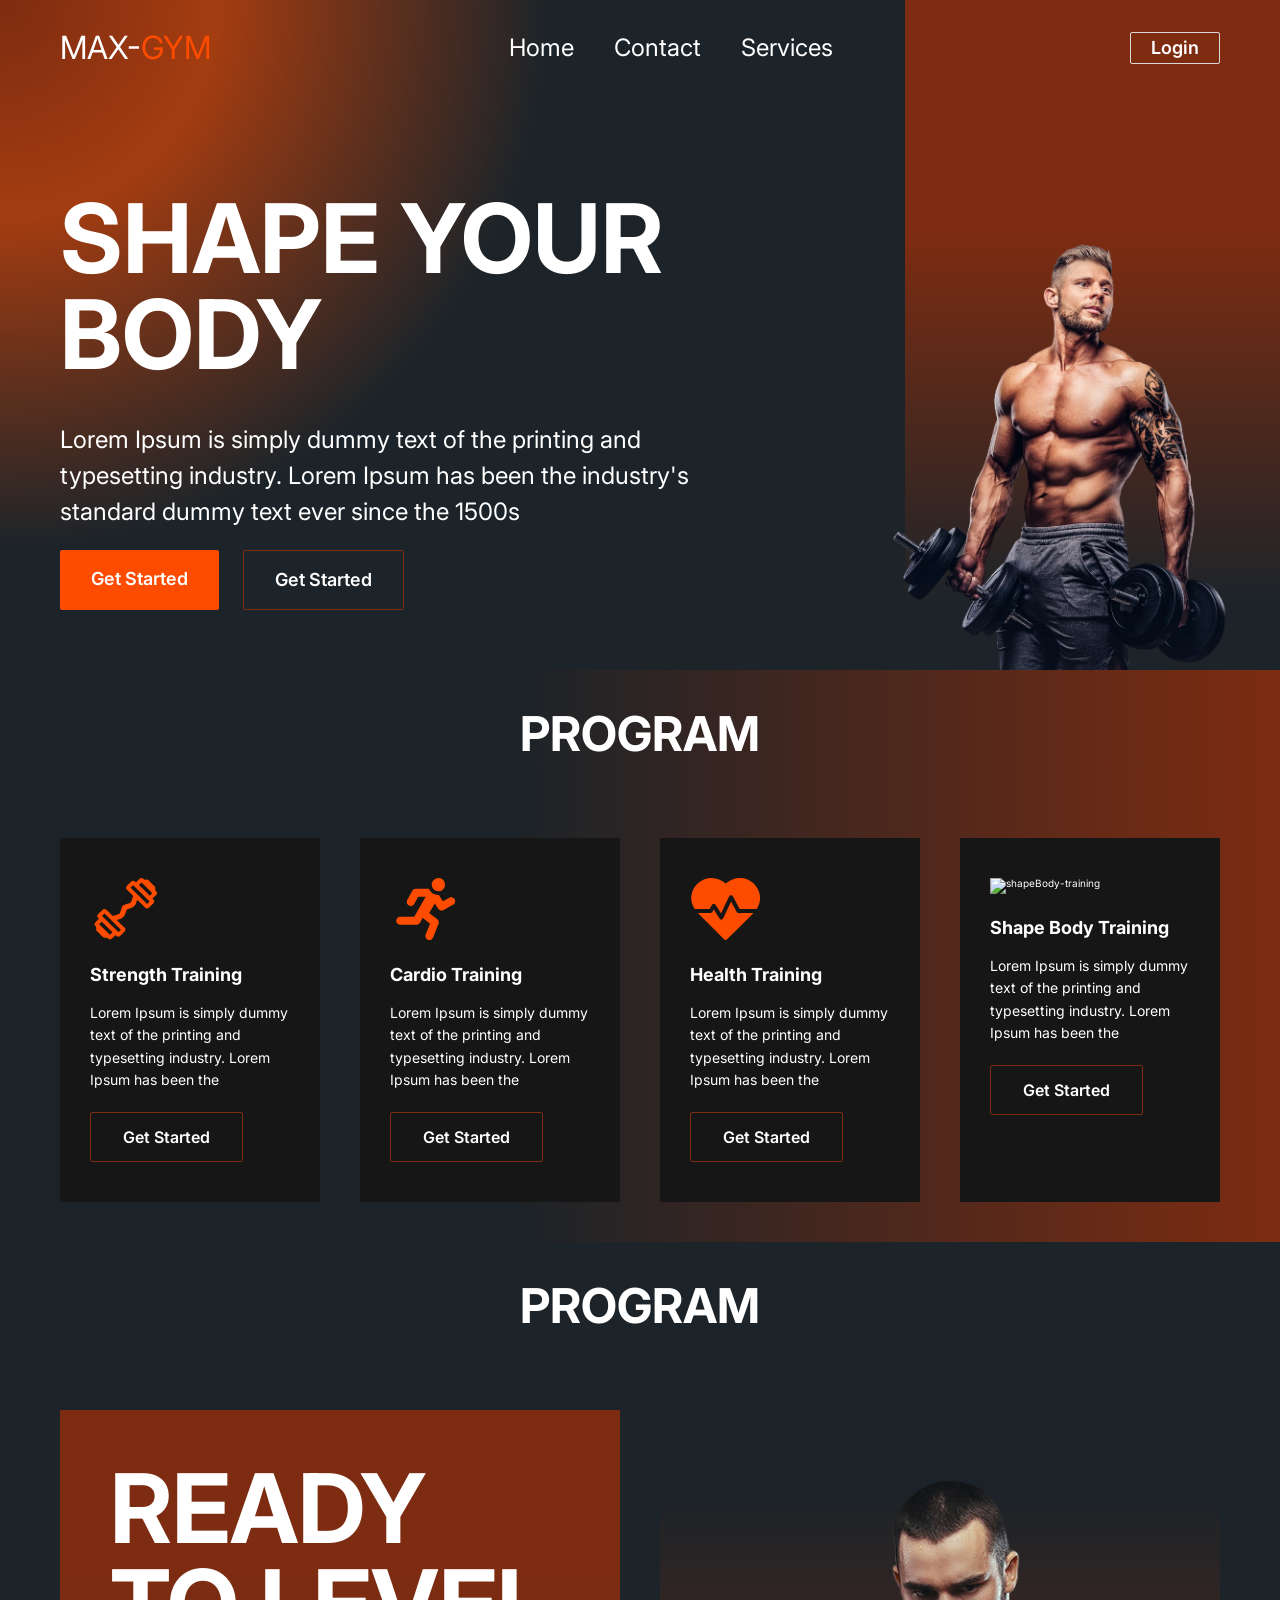
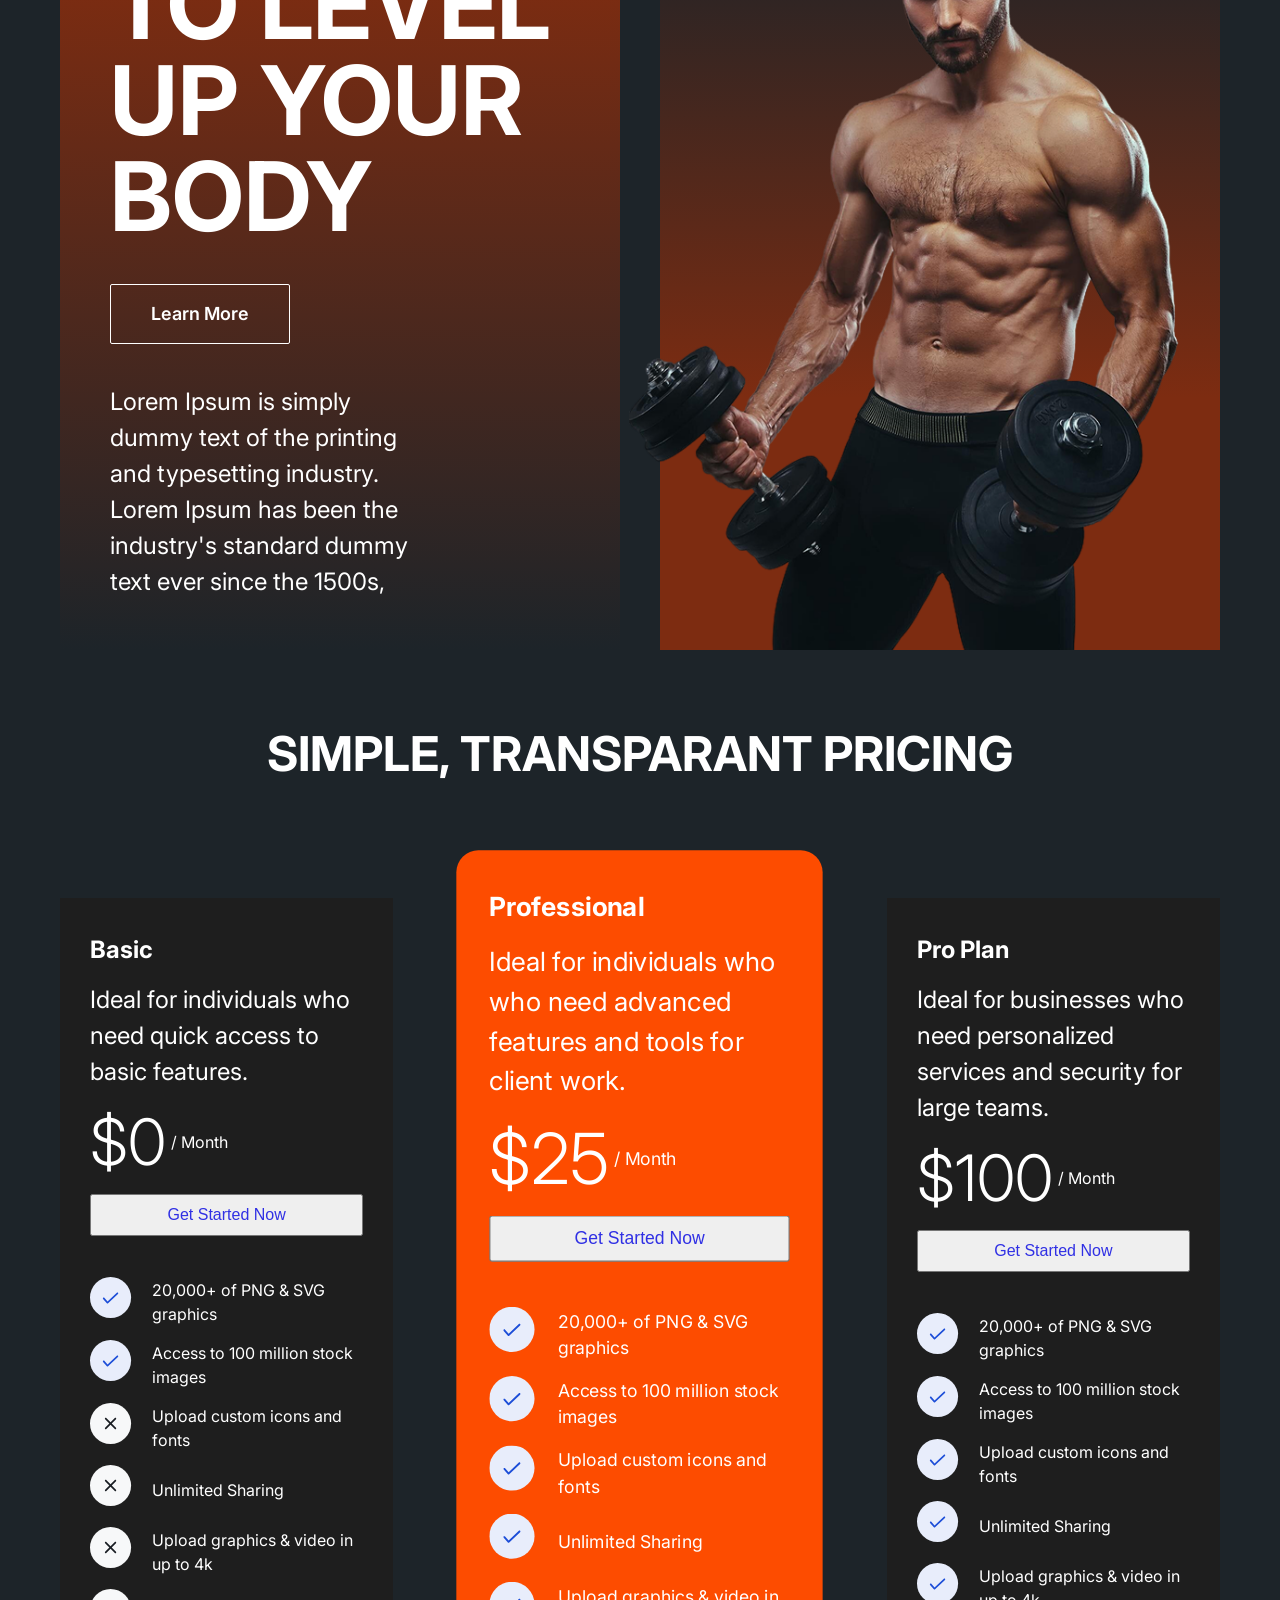
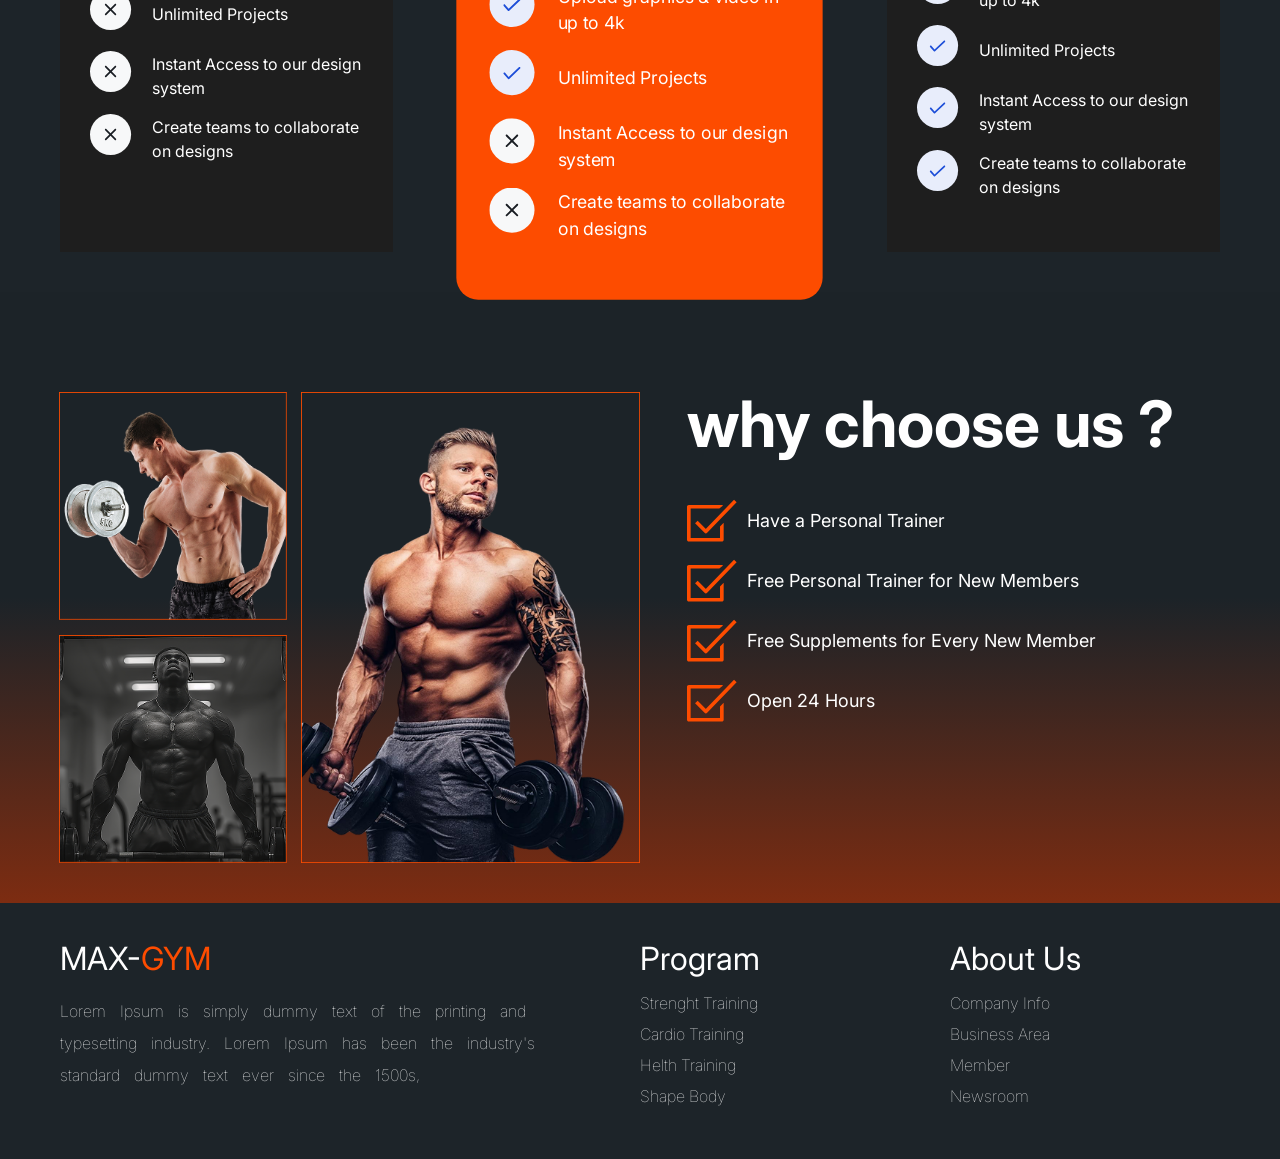
==== index.html @ 884df2cd "fix:fixed padding in banbar" ====
<!doctype html>
<html lang="en">
  <head>
    <meta charset="UTF-8" />
    <meta name="viewport" content="width=device-width, initial-scale=1.0" />
    <meta name="description" content="shape your body" />
    <link rel="stylesheet" href="css/styles.css" />
    <link rel="preconnect" href="https://fonts.googleapis.com" />
    <link rel="preconnect" href="https://fonts.gstatic.com" crossorigin />
    <link
      href="https://fonts.googleapis.com/css2?family=Inter:ital,opsz,wght@0,14..32,100..900;1,14..32,100..900&display=swap"
      rel="stylesheet"
    />
    <title>Gym Landing Page</title>
  </head>
  <body>
    <header class="header">
      <div class="container header__inner">
        <div class="logo">MAX-<strong class="logo__text">GYM</strong></div>
        <div class="toggler">
          <div class="bar bar-one"></div>
          <div class="bar bar-two"></div>
          <div class="bar bar-three"></div>
        </div>
        <nav class="nav">
          <ul class="nav__list">
            <li><a class="nav__link" href="#">Home</a></li>
            <li><a class="nav__link" href="#">Contact</a></li>
            <li><a class="nav__link" href="#">Services</a></li>
            <a href="#" class="btn btn--full header__login_mobile">Login</a>
          </ul>
        </nav>
        <a href="#" class="btn btn--outline header__login">Login</a>
      </div>
    </header>
    <main>
      <!-- section hero -->
      <section class="hero">
        <div class="container hero__inner">
          <div class="hero__content p-lg">
            <h1 class="hero__title"><strong>SHAPE YOUR BODY</strong></h1>
            <p class="hero__description">
              Lorem Ipsum is simply dummy text of the printing and typesetting
              industry. Lorem Ipsum has been the industry's standard dummy text
              ever since the 1500s
            </p>
            <div class="hero__actions">
              <a href="#" class="btn btn--full">Get Started</a>
              <a href="#" class="btn btn--outline">Get Started</a>
            </div>
          </div>

          <div class="hero__image-box">
            <img
              src="./img/fitness/bodyBuilder1.png"
              alt="Body builder"
              class="hero__img"
            />
          </div>
        </div>
        <div class="hero__bg-right"></div>
      </section>
      <!-- section program first -->
      <section class="program-first">
        <h3 class="program-title">program</h3>
        <div class="container p-lg program-container">
          <div class="card">
            <img
              alt="strength-training"
              class="program-icon"
              src="./img/icons/strength.svg"
            />
            <h4 class="card-title">Strength Training</h4>
            <p class="card-description">
              Lorem Ipsum is simply dummy text of the printing and typesetting
              industry. Lorem Ipsum has been the
            </p>
            <a href="#" class="btn btn--outline btn-program">Get Started</a>
          </div>
          <div class="card">
            <div>
              <img
                alt="cardio-training"
                class="program-icon"
                src="./img/icons/cardio.svg"
              />
              <h4 class="card-title">Cardio Training</h4>
              <p class="card-description">
                Lorem Ipsum is simply dummy text of the printing and typesetting
                industry. Lorem Ipsum has been the
              </p>
              <a href="#" class="btn btn--outline btn-program">Get Started</a>
            </div>
          </div>
          <div class="card">
            <img
              alt="health-training"
              class="program-icon"
              src="./img/icons/health.svg"
            />
            <h4 class="card-title">Health Training</h4>
            <p class="card-description">
              Lorem Ipsum is simply dummy text of the printing and typesetting
              industry. Lorem Ipsum has been the
            </p>
            <a href="#" class="btn btn--outline btn-program">Get Started</a>
          </div>
          <div class="card">
            <img
              alt="shapeBody-training"
              class="program-icon"
              src="./img/icons/shapeBody.svg"
            />
            <h4 class="card-title">Shape Body Training</h4>
            <p class="card-description">
              Lorem Ipsum is simply dummy text of the printing and typesetting
              industry. Lorem Ipsum has been the
            </p>
            <a href="#" class="btn btn--outline btn-program">Get Started</a>
          </div>
        </div>
      </section>
      <!-- section program second -->
      <section class="program-second">
        <h3 class="program-title">program</h3>
        <div class="container p-lg program-second-container">
          <div class="program-second-text-container">
            <h1 class="program-heading">READY TO LEVEL UP YOUR BODY</h1>
            <a href="#" class="btn btn-learn-more">Learn More</a>
            <p>
              Lorem Ipsum is simply dummy text of the printing and typesetting
              industry. Lorem Ipsum has been the industry's standard dummy text
              ever since the 1500s,
            </p>
          </div>

          <div class="program-second-img">
            <img
              src="./img/fitness/studio-portrait-bearded-brutal-male-isolated-gray-background 1.png"
              alt="fitness-gym"
            />
          </div>
        </div>
      </section>
      <!-- section pricing -->
      <section class="cards-pricing">
        <h2 class="program-title card-pricing-title">
          simple, transparant pricing
        </h2>
        <div class="card-pricing-container p-lg container">
          <div class="card-pricing">
            <div class="card-pricing-header">
              <h2>Basic</h2>
              <p>
                Ideal for individuals who need quick access to basic features.
              </p>
              <div class="card-bill">
                <span class="pricing">$0</span>
                <span>/ Month</span>
              </div>
              <button class="btn-pricing">Get Started Now</button>
            </div>
            <div class="card-pricing-body-container">
              <ul class="card-pricing-body">
                <li>
                  <img src="./img/icons/check.svg" />
                </li>
                <li>
                  <span>20,000+ of PNG & SVG graphics</span>
                </li>
              </ul>
              <div class="card-pricing-body-container">
                <ul class="card-pricing-body">
                  <li>
                    <img src="./img/icons/check.svg" />
                  </li>
                  <li>
                    <span>Access to 100 million stock images</span>
                  </li>
                </ul>
              </div>
              <div class="card-pricing-body-container">
                <ul class="card-pricing-body">
                  <li>
                    <img src="./img/icons/close.svg" />
                  </li>
                  <li>
                    <span>Upload custom icons and fonts</span>
                  </li>
                </ul>
              </div>
              <div class="card-pricing-body-container">
                <ul class="card-pricing-body">
                  <li>
                    <img src="./img/icons/close.svg" />
                  </li>
                  <li>
                    <span>Unlimited Sharing</span>
                  </li>
                </ul>
              </div>
              <div class="card-pricing-body-container">
                <ul class="card-pricing-body">
                  <li>
                    <img src="./img/icons/close.svg" />
                  </li>
                  <li>
                    <span>Upload graphics & video in up to 4k</span>
                  </li>
                </ul>
              </div>
              <div class="card-pricing-body-container">
                <ul class="card-pricing-body">
                  <li>
                    <img src="./img/icons/close.svg" />
                  </li>
                  <li>
                    <span>Unlimited Projects</span>
                  </li>
                </ul>
              </div>
              <div class="card-pricing-body-container">
                <ul class="card-pricing-body">
                  <li>
                    <img src="./img/icons/close.svg" />
                  </li>
                  <li>
                    <span>Instant Access to our design system</span>
                  </li>
                </ul>
              </div>
              <div class="card-pricing-body-container">
                <ul class="card-pricing-body">
                  <li>
                    <img src="./img/icons/close.svg" />
                  </li>

                  <li>
                    <span>Create teams to collaborate on designs</span>
                  </li>
                </ul>
              </div>
            </div>
          </div>
          <div class="card-pricing popular">
            <div class="card-pricing-header">
              <h2>Professional</h2>
              <p>
                Ideal for individuals who who need advanced features and tools
                for client work.
              </p>
              <div class="card-bill">
                <span class="pricing">$25</span>
                <span>/ Month</span>
              </div>
              <button class="btn-pricing">Get Started Now</button>
            </div>
            <div class="card-pricing-body-container">
              <ul class="card-pricing-body">
                <li>
                  <img src="./img/icons/check.svg" />
                </li>
                <li>
                  <span>20,000+ of PNG & SVG graphics</span>
                </li>
              </ul>
              <div class="card-pricing-body-container">
                <ul class="card-pricing-body">
                  <li>
                    <img src="./img/icons/check.svg" />
                  </li>
                  <li>
                    <span>Access to 100 million stock images</span>
                  </li>
                </ul>
              </div>
              <div class="card-pricing-body-container">
                <ul class="card-pricing-body">
                  <li>
                    <img src="./img/icons/check.svg" />
                  </li>
                  <li>
                    <span>Upload custom icons and fonts</span>
                  </li>
                </ul>
              </div>
              <div class="card-pricing-body-container">
                <ul class="card-pricing-body">
                  <li>
                    <img src="./img/icons/check.svg" />
                  </li>
                  <li>
                    <span>Unlimited Sharing</span>
                  </li>
                </ul>
              </div>
              <div class="card-pricing-body-container">
                <ul class="card-pricing-body">
                  <li>
                    <img src="./img/icons/check.svg" />
                  </li>
                  <li>
                    <span>Upload graphics & video in up to 4k</span>
                  </li>
                </ul>
              </div>
              <div class="card-pricing-body-container">
                <ul class="card-pricing-body">
                  <li>
                    <img src="./img/icons/check.svg" />
                  </li>
                  <li>
                    <span>Unlimited Projects</span>
                  </li>
                </ul>
              </div>
              <div class="card-pricing-body-container">
                <ul class="card-pricing-body">
                  <li>
                    <img src="./img/icons/close.svg" />
                  </li>
                  <li>
                    <span>Instant Access to our design system</span>
                  </li>
                </ul>
              </div>
              <div class="card-pricing-body-container">
                <ul class="card-pricing-body">
                  <li>
                    <img src="./img/icons/close.svg" />
                  </li>

                  <li>
                    <span>Create teams to collaborate on designs</span>
                  </li>
                </ul>
              </div>
            </div>
          </div>
          <div class="card-pricing">
            <div class="card-pricing-header">
              <h2>Pro Plan</h2>
              <p>
                Ideal for businesses who need personalized services and security
                for large teams.
              </p>
              <div class="card-bill">
                <span class="pricing">$100</span>
                <span>/ Month</span>
              </div>
              <button class="btn-pricing">Get Started Now</button>
            </div>
            <div class="card-pricing-body-container">
              <ul class="card-pricing-body">
                <li>
                  <img src="./img/icons/check.svg" />
                </li>
                <li>
                  <span>20,000+ of PNG & SVG graphics</span>
                </li>
              </ul>
              <div class="card-pricing-body-container">
                <ul class="card-pricing-body">
                  <li>
                    <img src="./img/icons/check.svg" />
                  </li>
                  <li>
                    <span>Access to 100 million stock images</span>
                  </li>
                </ul>
              </div>
              <div class="card-pricing-body-container">
                <ul class="card-pricing-body">
                  <li>
                    <img src="./img/icons/check.svg" />
                  </li>
                  <li>
                    <span>Upload custom icons and fonts</span>
                  </li>
                </ul>
              </div>
              <div class="card-pricing-body-container">
                <ul class="card-pricing-body">
                  <li>
                    <img src="./img/icons/check.svg" />
                  </li>
                  <li>
                    <span>Unlimited Sharing</span>
                  </li>
                </ul>
              </div>
              <div class="card-pricing-body-container">
                <ul class="card-pricing-body">
                  <li>
                    <img src="./img/icons/check.svg" />
                  </li>
                  <li>
                    <span>Upload graphics & video in up to 4k</span>
                  </li>
                </ul>
              </div>
              <div class="card-pricing-body-container">
                <ul class="card-pricing-body">
                  <li>
                    <img src="./img/icons/check.svg" />
                  </li>
                  <li>
                    <span>Unlimited Projects</span>
                  </li>
                </ul>
              </div>
              <div class="card-pricing-body-container">
                <ul class="card-pricing-body">
                  <li>
                    <img src="./img/icons/check.svg" />
                  </li>
                  <li>
                    <span>Instant Access to our design system</span>
                  </li>
                </ul>
              </div>
              <div class="card-pricing-body-container">
                <ul class="card-pricing-body">
                  <li>
                    <img src="./img/icons/check.svg" />
                  </li>

                  <li>
                    <span>Create teams to collaborate on designs</span>
                  </li>
                </ul>
              </div>
            </div>
          </div>
        </div>
      </section>
      <!-- why choose us -->
      <section class="benefits">
        <div class="benefits-container p-lg container">
          <div class="image-grid">
            <img
              alt="body-builder"
              class="top-left"
              src="./img/fitness/fitness1.png"
            />
            <img
              alt="body-builder"
              class="bottom-left"
              src="./img/fitness/fitness2.png"
            />
            <img
              alt="body-builder"
              class="right-side"
              src="./img/fitness/fitness3.png"
            />
          </div>
          <div class="benefits__content">
            <h2>why choose us ?</h2>
            <ul>
              <li>
                <img src="./img/icons/Group 51.svg" />
                <span>Have a Personal Trainer</span>
              </li>
              <li>
                <img src="./img/icons/Group 51.svg" />
                <span>Free Personal Trainer for New Members</span>
              </li>
              <li>
                <img src="./img/icons/Group 51.svg" />
                <span>Free Supplements for Every New Member</span>
              </li>
              <li>
                <img src="./img/icons/Group 51.svg" />
                <span>Open 24 Hours</span>
              </li>
            </ul>
          </div>
        </div>
      </section>
    </main>
    <!-- footer -->
    <footer class="footer">
      <div class="container p-lg">
        <div class="grid-footer">
          <div class="logo">
            MAX-<span class="logo__text">GYM</span>
            <p class="footer-paragrah">
              Lorem Ipsum is simply dummy text of the printing and typesetting
              industry. Lorem Ipsum has been the industry's standard dummy text
              ever since the 1500s,
            </p>
          </div>
          <div>
            <p class="footer-heading">Program</p>
            <ul class="footer-list">
              <li>
                <a href="#">Strenght Training</a>
              </li>
              <li>
                <a href="#">Cardio Training</a>
              </li>
              <li><a href="#">Helth Training</a></li>
              <li><a href="#">Shape Body</a></li>
            </ul>
          </div>
          <div>
            <p class="footer-heading">About Us</p>
            <ul class="footer-list">
              <li>
                <a href="#">Company Info</a>
              </li>
              <li>
                <a href="#">Business Area</a>
              </li>
              <li><a href="#">Member</a></li>
              <li><a href="#">Newsroom</a></li>
            </ul>
          </div>
        </div>
      </div>
    </footer>

    <script src="/js/main.js"></script>
  </body>
</html>
---- css/styles.css ----
*,
* ::after,
*::before {
  margin: 0;
  padding: 0;
  box-sizing: border-box;
  color: var(--color-white);
}

html {
  font-size: 62.5%;
}

body {
  line-height: 1;
  font-family: "Inter", sans-serif;
}
:root {
  --color-primary: #7d2c11;
  --primary-bg-dark: #1d2429;
  --color-secondary: #fd4c00;
  --secondary-bg-dark: #161616;
  --tertiary-bg-dark: #1e1e1e;
  --color-white: #fff;
  --fs-xs: 1.2rem;
  --fs-sm: 1.4rem;
  --fs-base: 1.6rem;
  --fs-md: 1.8rem;
  --fs-lg: 2.4rem;
  --fs-xl: 3.2rem;
  --fs-2xl: 4.8rem;
  --fs-3xl: 6.4rem;
  --fs-4xl: 9.6rem;
}

@media (max-width: 1279px) {
  :root {
    --fs-lg: 2.2rem;
    --fs-xl: 2.8rem;
    --fs-2xl: 4rem;
    --fs-3xl: 5.6rem;
    --fs-4xl: 7.2rem;
  }
}

@media (max-width: 768px) {
  :root {
    --fs-md: 1.6rem;
    --fs-lg: 2rem;
    --fs-xl: 2.4rem;
    --fs-2xl: 3.2rem;
    --fs-3xl: 4rem;
    --fs-4xl: 4.8rem;
  }
}

/**********/
/* CONTAINER */
.container {
  max-width: 170rem;
  margin: 0 auto;
}

.p-lg {
  padding: 4rem 6rem;
}

/**********/
/* typography */
h1,
h2,
h3 {
  font-weight: bold;
}

h1 {
  font-size: var(--fs-4xl);
}

h2 {
  font-size: var(--fs-3xl);
}

h3 {
  font-size: var(--fs-2xl);
}
h4 {
  font-size: var(--fs-lg);
}

ul {
  list-style: none;
  font-size: var(--fs-lg);
}

/********/
/* Buttons */

.btn {
  display: inline-block;
  text-decoration: none;
  font-size: var(--fs-md);
  font-weight: 600;
  padding: 2rem 3.1rem;
  border-radius: 2px;
  border: none;
  cursor: pointer;
  font-family: inherit;
  transition: all 0.3s;
}

.btn--full {
  background-color: var(--color-secondary);
}
.btn--full:hover {
  background-color: var(--color-primary);
}
.btn--outline {
  border: 1px solid var(--color-primary);
}

/**********/
/* LOGO */

.logo__text {
  color: var(--color-secondary);
  font-weight: normal;
}
.logo {
  font-size: var(--fs-xl);
}

/**********/
/* NAVBAR */
.header {
  position: absolute;
  top: 0;
  left: 0;
  width: 100%;
  padding-top: 3.2rem;
  z-index: 100;
}

.nav__list {
  display: flex;
  gap: 4rem;
}

.nav__link {
  text-decoration: none;
  transition: color 0.3s;
}

.nav__link:hover {
  color: var(--color-secondary);
}

.header__inner {
  display: flex;
  align-items: center;
  justify-content: space-between;
  padding: 0 6rem;
}

.header__login {
  border-color: #d9d9d9;
  padding: 0.6rem 2rem;
}

.header__login_mobile {
  display: none;
}

.toggler {
  display: none;
}

@media screen and (max-width: 945px) {
  .header {
    position: relative;
    padding: 0;
  }
  .header__inner {
    display: grid;
    grid-template-columns: 1fr 1fr;
    background-color: var(--primary-bg-dark);
  }
  .header__inner.header_expand .nav {
    max-height: 100vh;
    opacity: 1;
  }
  .nav {
    grid-column: 1/-1;

    max-height: 0;
    overflow: hidden;
    opacity: 0;
    transition: all 0.5s ease-in-out;
  }

  .header__login {
    display: none;
  }
  .header__login_mobile {
    display: block;
    padding: 1rem;
    text-align: center;
    margin-top: 1rem;
  }
  .nav .nav__list {
    width: 100%;
    gap: 1rem;
    flex-direction: column;
    margin-top: 2rem;
  }
  .nav .nav__list .nav__link {
    border-bottom: 1px solid var(--color-white);
    width: 100%;
    display: block;
    padding-bottom: 1rem;
  }
  .toggler {
    display: flex;
    align-items: end;
    justify-content: end;
    flex-direction: column;

    /* text-align: end; */
    cursor: pointer;
  }
  .bar {
    width: 25px;
    height: 3px;
    background-color: var(--color-white);
    margin: 3px 0;
    transition: all 0.4s ease-in;
  }
  .header__inner.header_expand .bar-one {
    transform: translateY(10.5px) rotate(45deg);
    margin: 6px 0;
  }
  .header__inner.header_expand .bar-two {
    opacity: 0;
    transform: translateX(20px);
  }
  .header__inner.header_expand .bar-three {
    transform: translateY(-10.5px) rotate(-45deg);
  }
}
/* =====================
   HERO SECTION
   ===================== */
.hero {
  position: relative;
  background-color: var(--primary-bg-dark);
  background-image: radial-gradient(
    circle at top left,
    var(--color-primary) 0%,
    rgba(253, 76, 0, 0.6) 15%,
    transparent 38%
  );
  display: flex;
  align-items: center;
}

.hero__bg-right {
  position: absolute;
  top: 0;
  right: 0;
  width: 29.33%;
  height: 100%;
  background: linear-gradient(to bottom, var(--color-primary) 35%, #1d2429 90%);
  z-index: 1;
}

.hero__inner {
  display: grid;
  grid-template-columns: 2fr 1fr;
  grid-template-rows: auto;
  align-items: center;
  position: relative;
  z-index: 10;
  width: 100%;
}

.hero__content {
  max-width: 80rem;
}

.hero__title {
  margin-top: 15rem;
}

.hero__description {
  font-size: var(--fs-lg);
  line-height: 1.5;
  margin-top: 4rem;
}

.hero__actions {
  display: flex;
  gap: 2.4rem;
  margin: 2rem 0;
}

.hero__image-box {
  position: relative;
  align-self: self-end;
}

.hero__img {
  width: 100%;
  object-fit: cover;
  display: block;
}

.open-text {
  text-transform: uppercase;
  font-weight: bold;
  line-height: 1.1;
}

.orange-line {
  height: 3px;
  background-color: var(--color-primary);
  width: 100%;
}

@media screen and (max-width: 945px) {
  .hero__inner {
    grid-template-columns: 1fr;
    grid-template-rows: auto auto;
  }
  .hero__actions {
    justify-content: center;
    margin-top: 4rem;
  }
  .hero__description {
    text-align: center;
  }
  .hero__bg-right {
    display: none;
  }
  .hero__title {
    margin-top: 0;
  }
}
@media screen and (min-width: 946px) and (max-width: 1279px) {
  .hero__inner {
    grid-template-columns: 1.3fr 1fr;
  }
  .hero__bg-right {
    width: 38.3%;
  }
}

/* =====================
   FIRST PROGRAM
   ===================== */
.program-first {
  background: linear-gradient(to right, #1c2328 40%, var(--color-primary) 100%);
}
.program-title {
  text-align: center;
  padding: 4rem 0;
  text-transform: uppercase;
}
.program-container {
  display: grid;
  grid-template-columns: repeat(auto-fit, minmax(250px, 1fr));
  gap: 4rem;
}
.btn-program {
  font-size: var(--fs-base);
  padding: 1.6rem 3.2rem;
  margin-top: 2rem;
}

.card {
  background-color: var(--secondary-bg-dark);
  padding: 4rem 3rem;
}

.card-title {
  margin-bottom: 1.8rem;
  font-size: var(--fs-md);
}

.card-description {
  font-size: var(--fs-sm);
  line-height: 1.6;
}

.program-icon {
  width: 7.2rem;
  height: 6.2rem;
  margin-bottom: 2.5rem;
}

/* =====================
   SECOND PROGRAM
   ===================== */

.program-second {
  background-color: var(--primary-bg-dark);
}
.program-second-container {
  display: grid;
  grid-template-columns: repeat(2, 1fr);
  gap: 4rem;
}

@media screen and (max-width: 1279px) {
  .program-second-container {
    grid-template-columns: repeat(1, 1fr);
  }
}

.program-second-img {
  background: linear-gradient(to bottom, #1c2328 10%, var(--color-primary) 70%);
  display: flex;
  align-items: center;
  justify-content: center;
}
.program-second-img img {
  object-fit: cover;
  display: block;
  justify-self: end;
  width: 100%;
  height: 100%;
  max-width: 500px;
  overflow: visible;
}
.program-heading {
  font-size: var(--fs-4xl);
  letter-spacing: 2;
  font-weight: bold;
}

.program-second-text-container {
  background: linear-gradient(
    to top,
    var(--primary-bg-dark) 0%,
    var(--color-primary) 80%
  );
  padding: 5rem;
}
.btn-learn-more {
  border: 1px solid #fff;
  margin-top: 4rem;
  padding: 2rem 4rem;
}
.program-second-text-container p {
  font-size: var(--fs-lg);
  margin-top: 4rem;
  line-height: 1.5;
  max-width: 70%;
}

/**********/
/* card pricing */
.cards-pricing {
  background-color: var(--primary-bg-dark);
}
.card-pricing-title {
  margin-bottom: 4rem;
  text-align: center;
  text-transform: uppercase;
  font-size: var(--fs-2xl);
}
.card-pricing-container {
  display: grid;
  grid-template-columns: repeat(auto-fit, minmax(300px, 1fr));
  gap: 8rem;
  justify-content: center;
}

.card-pricing {
  background-color: var(--tertiary-bg-dark);
  padding: 4rem 3rem;
  transition: all 0.4s ease-in-out;
}

.card-pricing:hover {
  transform: scale(1.1);
}

.card-pricing-header h2 {
  font-size: var(--fs-lg);
  margin-bottom: 2rem;
  font-weight: bold;
}

.card-pricing-header p {
  font-size: var(--fs-lg);
  margin-bottom: 2rem;
  line-height: 1.5;
}

.pricing {
  font-size: var(--fs-3xl);
  font-weight: 300;
}

.card-bill {
  display: flex;
  align-items: center;
  gap: 0.5rem;
  margin-bottom: 2rem;
}

.card-bill span:nth-child(2) {
  font-size: var(--fs-base);
}

.btn-pricing {
  width: 100%;
  color: rgb(48, 48, 228);
  text-align: center;
  padding: 1rem;
  margin-bottom: 4rem;
  font-size: 1.6rem;
  cursor: pointer;
}

.card-pricing-body-container {
  display: flex;
  flex-direction: column;
}

.card-pricing-body {
  display: flex;
  align-items: center;
  gap: 2rem;
  margin-bottom: 1.5rem;
}

.card-pricing-body img {
  width: 42px;
  height: 42px;
}

.card-pricing-body span {
  font-size: 1.6rem;
}

.popular {
  transform: scale(1.1);
  background-color: var(--color-secondary);
  border-radius: 2rem;
  transition: all 0.4s ease-in-out;
}
.popular:hover {
  transform: scale(1);
}

@media screen and (max-width: 1279px) {
  .popular {
    transform: scale(1);
  }
}

/************/
/* why choose us */
.benefits {
  background: linear-gradient(
    to bottom,
    #1c2328 50%,
    var(--color-primary) 100%
  );
}

.benefits-container {
  display: grid;
  grid-template-columns: repeat(2, 1fr);
  padding-top: 10rem;
  align-items: center;
  justify-items: center;
}

@media screen and (max-width: 1200px) {
  .benefits-container {
    grid-template-columns: repeat(1, 1fr);
    padding-top: 5rem;
  }
  .image-grid {
    order: 2;
  }
  .benefits__content {
    width: 100%;
  }
}

.benefits-container h2 {
  font-weight: bold;
  font-size: var(--fs-3xl);
  margin-bottom: 4rem;
}

.benefits-container ul li {
  display: flex;
  flex-direction: row;
  align-items: center;
  margin-bottom: 1rem;
}

.benefits-container ul li img {
  width: 50px;
  height: 50px;
  margin-right: 1rem;
}

.benefits-container ul li span {
  font-size: var(--fs-md);
}

.image-grid {
  display: grid;
  grid-template-columns: 1fr 1.5fr;
  grid-template-rows: 1fr 1fr;
  gap: 15px;
  width: 100%;
}

.image-grid img {
  width: 100%;
  height: 100%;
  object-fit: cover;
}
.benefits__content {
  align-self: baseline;
}

.top-left {
  grid-column: 1;
  grid-row: 1;
  width: 100%;
  height: 100%;
  object-fit: cover;
  overflow: visible;
}

.bottom-left {
  grid-column: 1;
  grid-row: 2;
  width: 100%;
  height: 100%;
  object-fit: cover;
  overflow: visible;
}

.right-side {
  grid-column: 2;
  grid-row: 1 / span 2;
  width: 100%;
  height: 100%;
  object-fit: cover;
  overflow: visible;
}

/* =====================
   FOOTER
   ===================== */
.footer {
  background-color: var(--primary-bg-dark);
}

.grid-footer {
  display: grid;
  grid-template-columns: 2fr 1fr 1fr;
  gap: 4rem;
}
@media screen and (max-width: 768px) {
  .grid-footer {
    grid-template-columns: repeat(1, 1fr);
    align-items: center;
    justify-content: center;
  }
}

.footer-paragrah {
  font-size: var(--fs-base);
  line-height: 2;
  font-weight: 100;
  margin-top: 2rem;
  word-spacing: 1rem;
}

.footer-heading {
  font-size: var(--fs-xl);
}

.footer-list {
  margin-top: 2rem;
}

.footer-list li {
  font-size: var(--fs-base);
  margin-bottom: 1.5rem;
  font-weight: 100;
}

.footer-list li a {
  text-decoration: none;
}
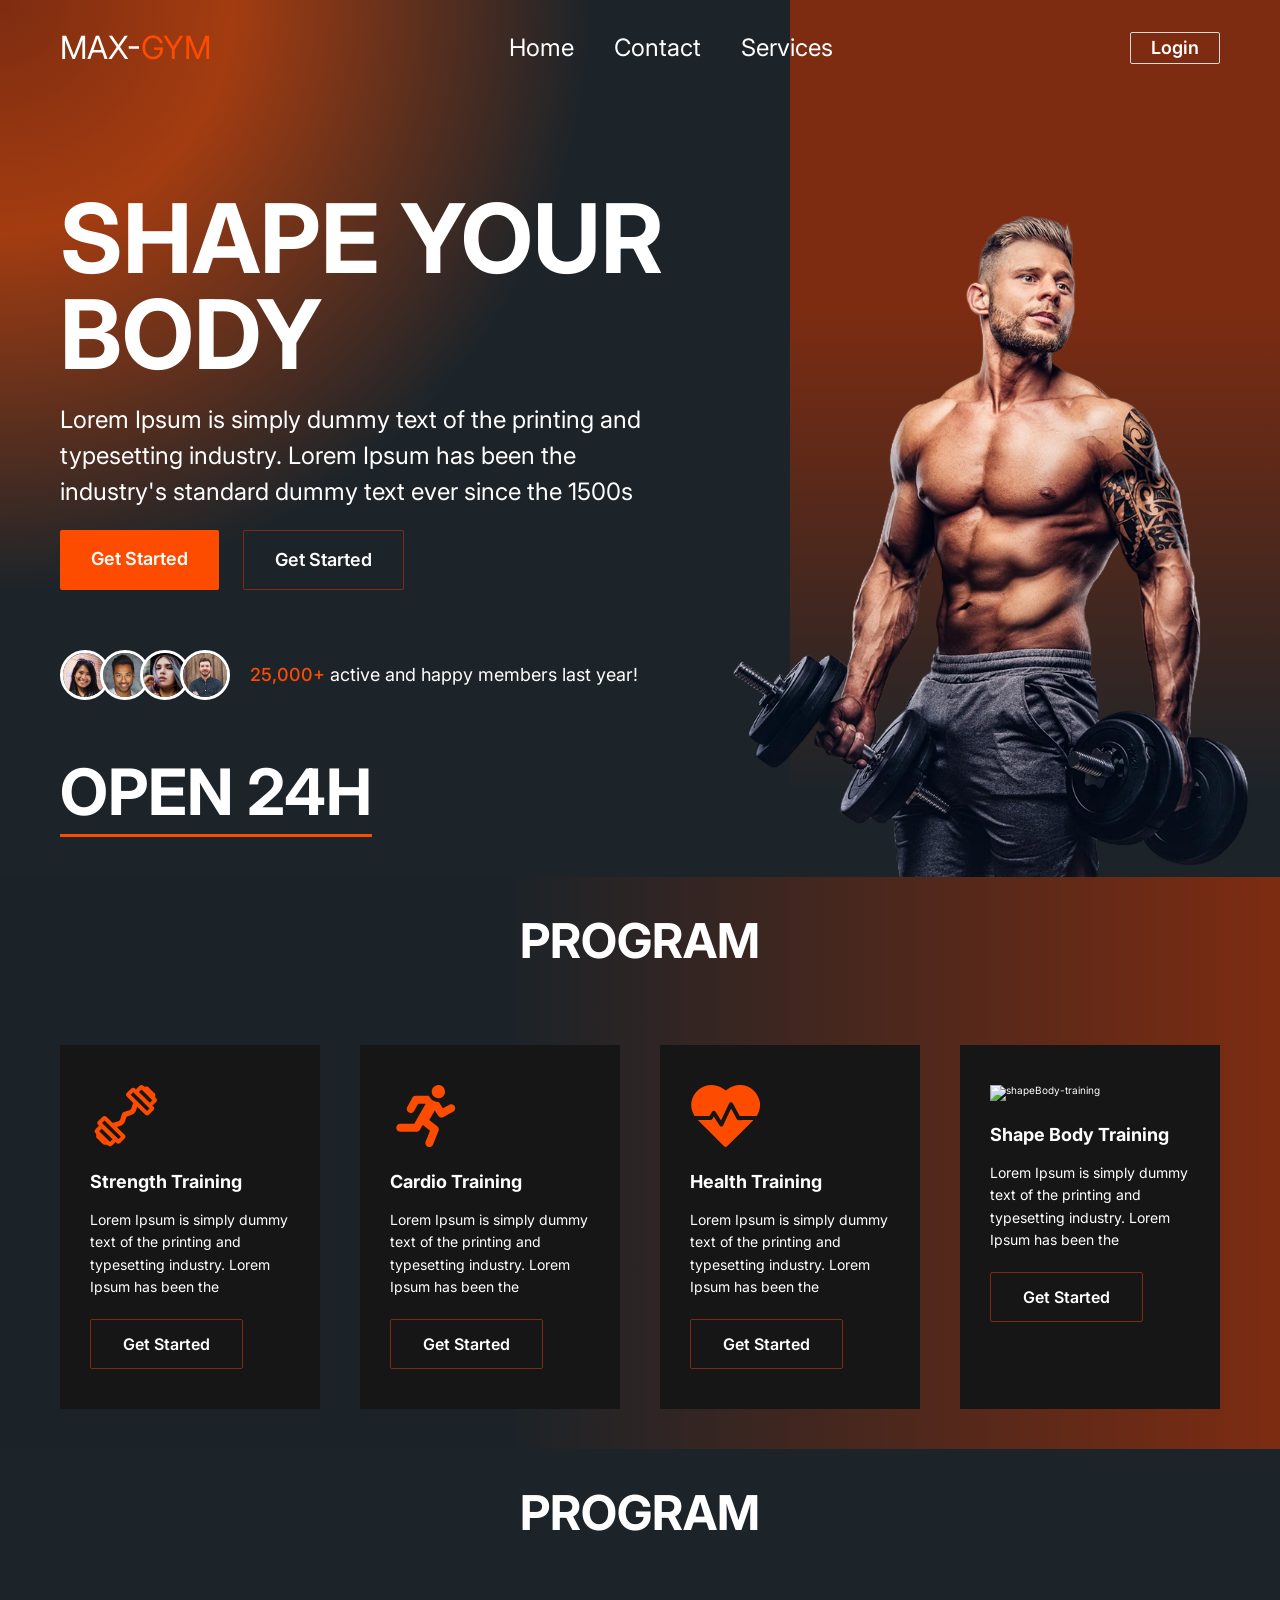
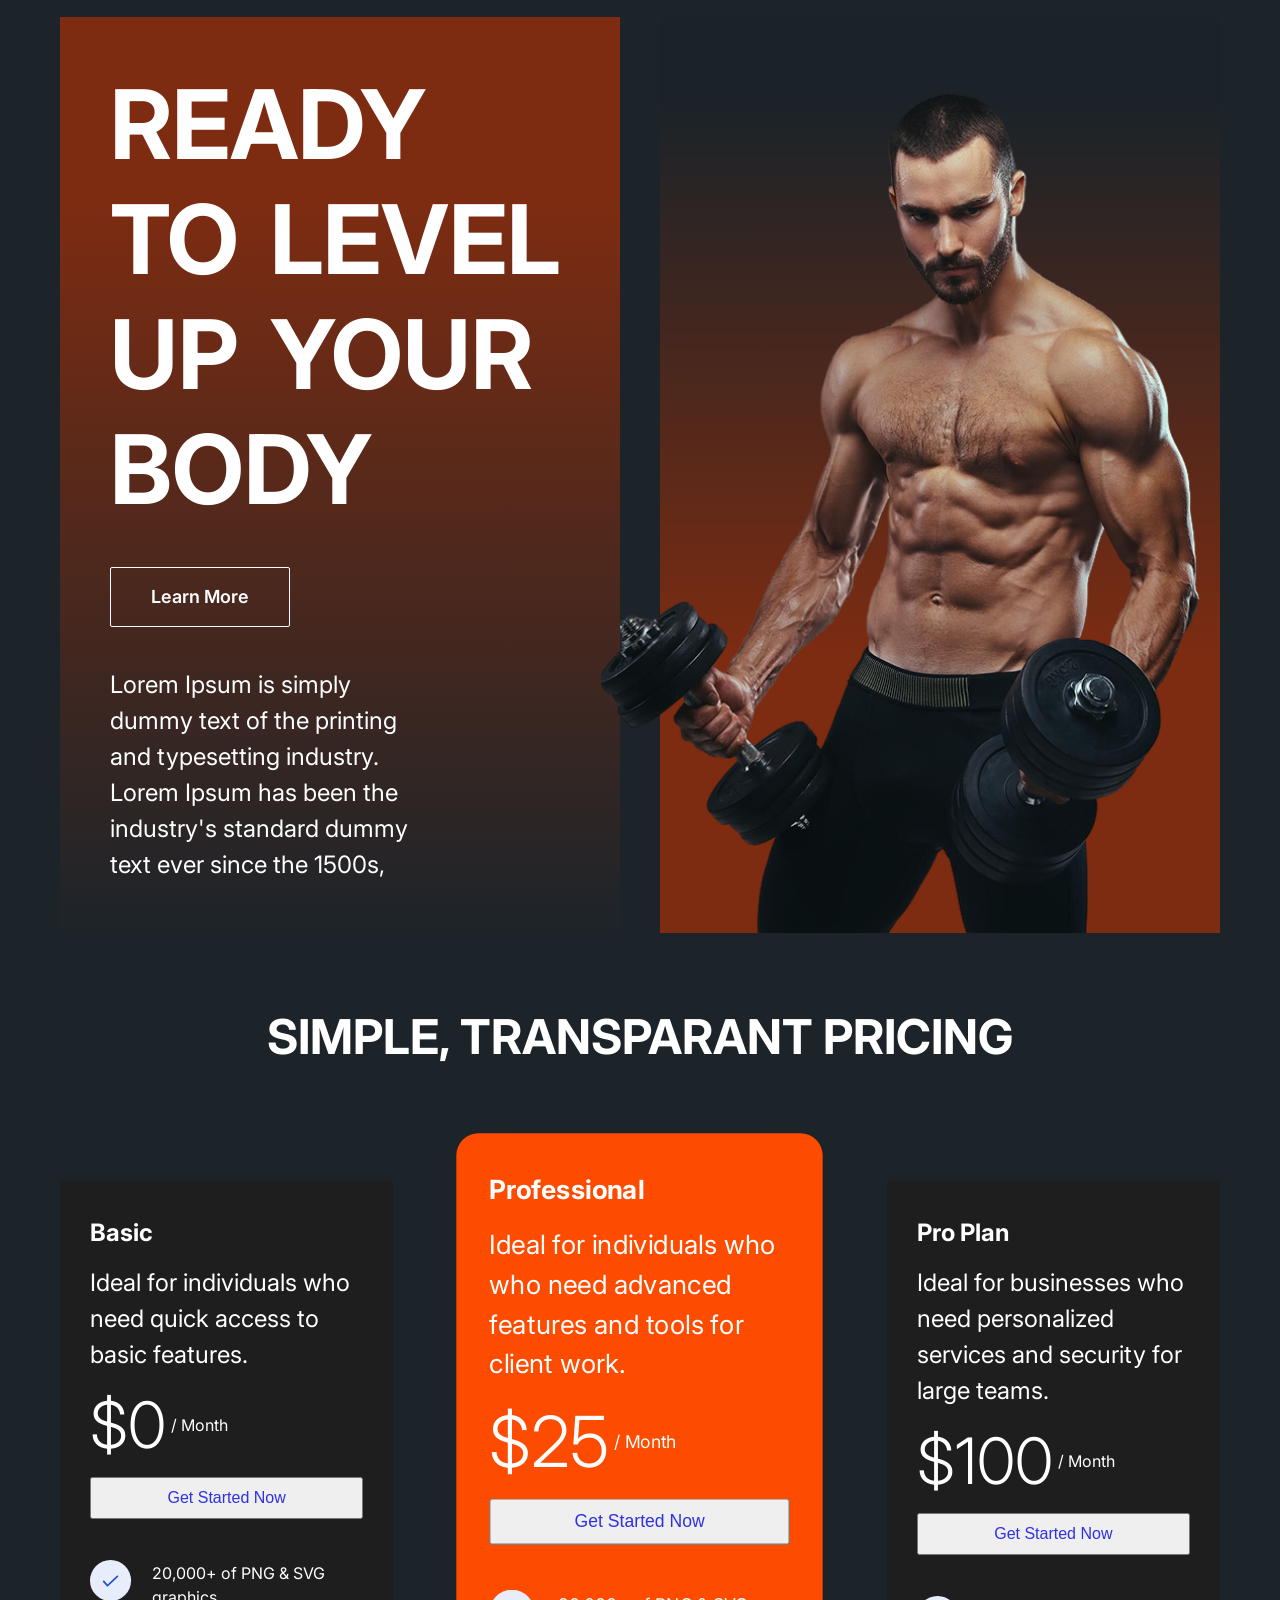
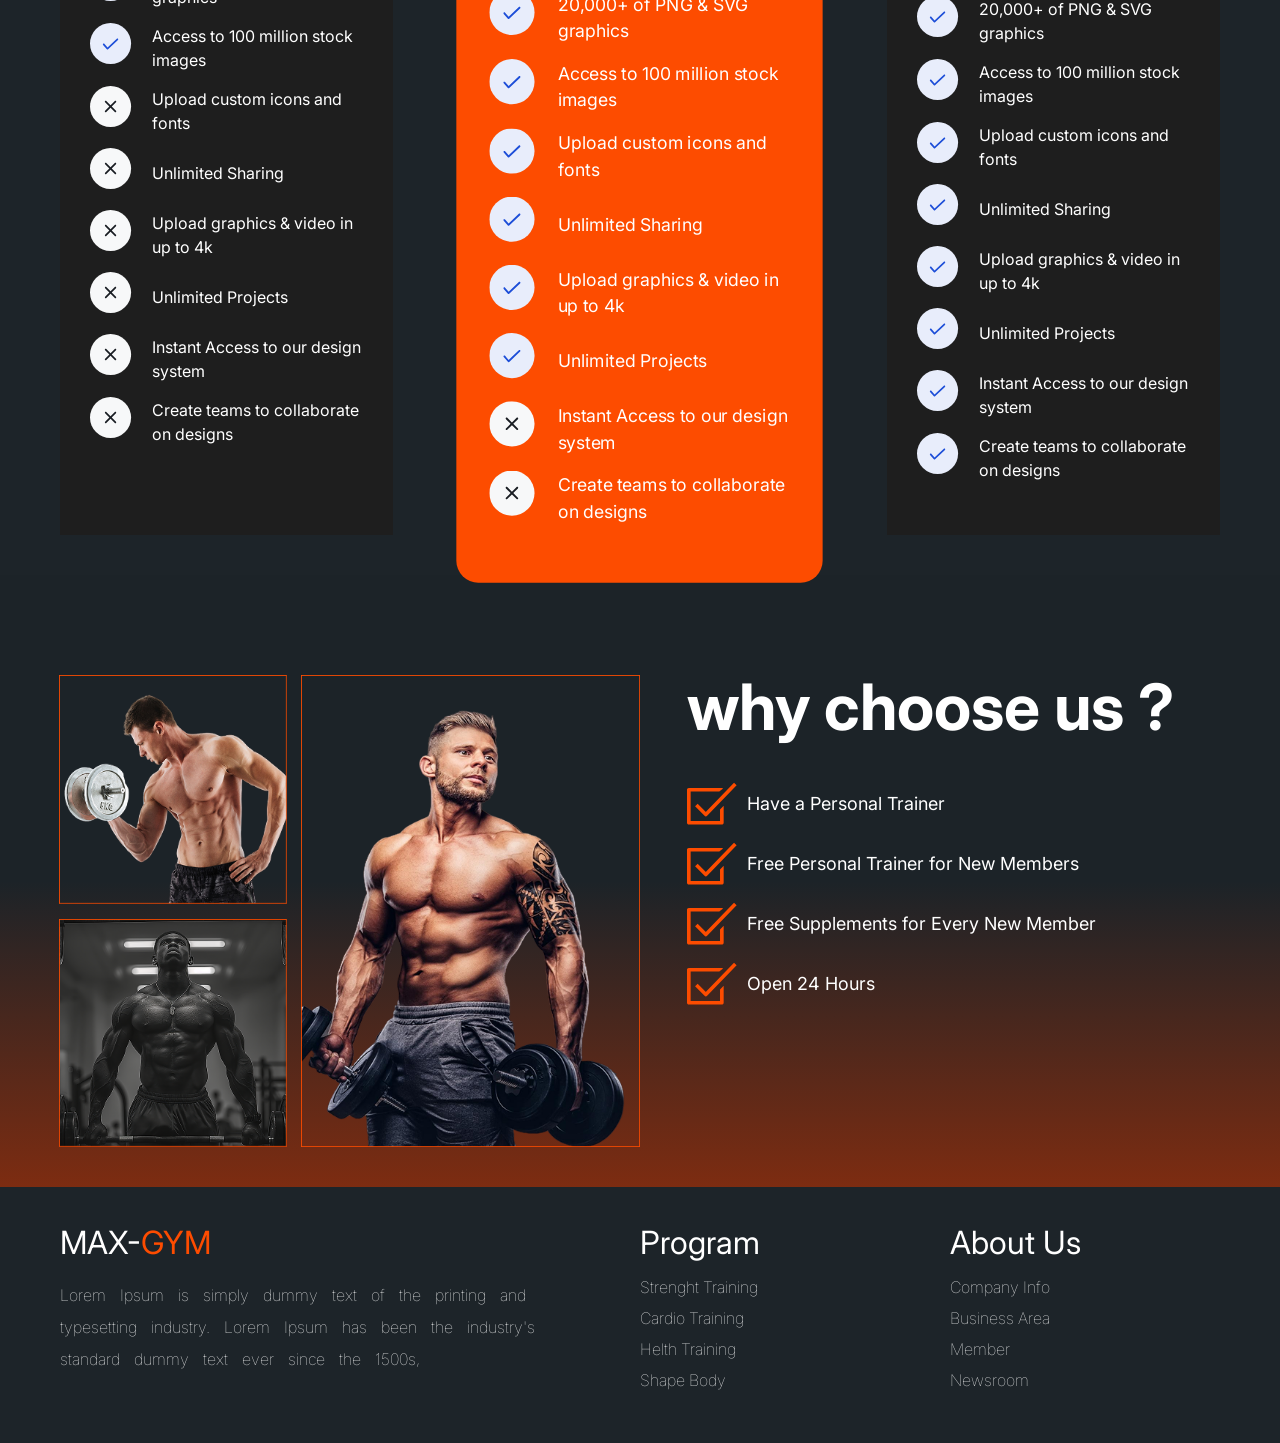
==== commit 4471c48b: "add:add avatar in section hero" ====
--- a/index.html
+++ b/index.html
@@ -11,6 +11,7 @@
       href="https://fonts.googleapis.com/css2?family=Inter:ital,opsz,wght@0,14..32,100..900;1,14..32,100..900&display=swap"
       rel="stylesheet"
     />
+    <link href="https://unpkg.com/aos@2.3.1/dist/aos.css" rel="stylesheet" />
     <title>Gym Landing Page</title>
   </head>
   <body>
@@ -38,16 +39,43 @@
       <section class="hero">
         <div class="container hero__inner">
           <div class="hero__content p-lg">
-            <h1 class="hero__title"><strong>SHAPE YOUR BODY</strong></h1>
-            <p class="hero__description">
-              Lorem Ipsum is simply dummy text of the printing and typesetting
-              industry. Lorem Ipsum has been the industry's standard dummy text
-              ever since the 1500s
-            </p>
-            <div class="hero__actions">
-              <a href="#" class="btn btn--full">Get Started</a>
-              <a href="#" class="btn btn--outline">Get Started</a>
-            </div>
+            <div>
+              <h1 class="hero__title"><strong>SHAPE YOUR BODY</strong></h1>
+              <p class="hero__description">
+                Lorem Ipsum is simply dummy text of the printing and typesetting
+                industry. Lorem Ipsum has been the industry's standard dummy
+                text ever since the 1500s
+              </p>
+              <div class="hero__actions">
+                <a href="#" class="btn btn--full">Get Started</a>
+                <a href="#" class="btn btn--outline">Get Started</a>
+              </div>
+              <div class="avatar-group">
+                <div class="avatar-group__images">
+                  <img
+                    class="avatar-group__img"
+                    src="./img/customers/customer-1.jpg"
+                  />
+                  <img
+                    class="avatar-group__img"
+                    src="./img/customers/customer-2.jpg"
+                  />
+                  <img
+                    class="avatar-group__img"
+                    src="./img/customers/customer-3.jpg"
+                  />
+                  <img
+                    class="avatar-group__img"
+                    src="./img/customers/customer-4.jpg"
+                  />
+                </div>
+                <div class="avatar-group__content">
+                  <span>25,000+</span
+                  ><span class="">active and happy members last year!</span>
+                </div>
+              </div>
+            </div>
+            <h2 class="line">OPEN 24H</h2>
           </div>
 
           <div class="hero__image-box">
@@ -122,157 +150,236 @@
       </section>
       <!-- section program second -->
       <section class="program-second">
-        <h3 class="program-title">program</h3>
-        <div class="container p-lg program-second-container">
-          <div class="program-second-text-container">
-            <h1 class="program-heading">READY TO LEVEL UP YOUR BODY</h1>
-            <a href="#" class="btn btn-learn-more">Learn More</a>
-            <p>
-              Lorem Ipsum is simply dummy text of the printing and typesetting
-              industry. Lorem Ipsum has been the industry's standard dummy text
-              ever since the 1500s,
-            </p>
-          </div>
+        <div data-aos="fade-up">
+          <h3 class="program-title">program</h3>
+          <div class="container p-lg program-second-container">
+            <div class="program-second-text-container">
+              <h1 class="program-heading">READY TO LEVEL UP YOUR BODY</h1>
+              <a href="#" class="btn btn-learn-more">Learn More</a>
+              <p>
+                Lorem Ipsum is simply dummy text of the printing and typesetting
+                industry. Lorem Ipsum has been the industry's standard dummy
+                text ever since the 1500s,
+              </p>
+            </div>
 
-          <div class="program-second-img">
-            <img
-              src="./img/fitness/studio-portrait-bearded-brutal-male-isolated-gray-background 1.png"
-              alt="fitness-gym"
-            />
+            <div class="program-second-img">
+              <img
+                src="./img/fitness/studio-portrait-bearded-brutal-male-isolated-gray-background 1.png"
+                alt="fitness-gym"
+              />
+            </div>
           </div>
         </div>
       </section>
       <!-- section pricing -->
       <section class="cards-pricing">
-        <h2 class="program-title card-pricing-title">
-          simple, transparant pricing
-        </h2>
-        <div class="card-pricing-container p-lg container">
-          <div class="card-pricing">
-            <div class="card-pricing-header">
-              <h2>Basic</h2>
-              <p>
-                Ideal for individuals who need quick access to basic features.
-              </p>
-              <div class="card-bill">
-                <span class="pricing">$0</span>
-                <span>/ Month</span>
-              </div>
-              <button class="btn-pricing">Get Started Now</button>
-            </div>
-            <div class="card-pricing-body-container">
-              <ul class="card-pricing-body">
-                <li>
-                  <img src="./img/icons/check.svg" />
-                </li>
-                <li>
-                  <span>20,000+ of PNG & SVG graphics</span>
-                </li>
-              </ul>
+        <div data-aos="fade-up">
+          <h2 class="program-title card-pricing-title">
+            simple, transparant pricing
+          </h2>
+          <div class="card-pricing-container p-lg container">
+            <div class="card-pricing">
+              <div class="card-pricing-header">
+                <h2>Basic</h2>
+                <p>
+                  Ideal for individuals who need quick access to basic features.
+                </p>
+                <div class="card-bill">
+                  <span class="pricing">$0</span>
+                  <span>/ Month</span>
+                </div>
+                <button class="btn-pricing">Get Started Now</button>
+              </div>
               <div class="card-pricing-body-container">
                 <ul class="card-pricing-body">
                   <li>
                     <img src="./img/icons/check.svg" />
                   </li>
                   <li>
-                    <span>Access to 100 million stock images</span>
+                    <span>20,000+ of PNG & SVG graphics</span>
                   </li>
                 </ul>
-              </div>
-              <div class="card-pricing-body-container">
-                <ul class="card-pricing-body">
-                  <li>
-                    <img src="./img/icons/close.svg" />
-                  </li>
-                  <li>
-                    <span>Upload custom icons and fonts</span>
-                  </li>
-                </ul>
-              </div>
-              <div class="card-pricing-body-container">
-                <ul class="card-pricing-body">
-                  <li>
-                    <img src="./img/icons/close.svg" />
-                  </li>
-                  <li>
-                    <span>Unlimited Sharing</span>
-                  </li>
-                </ul>
-              </div>
-              <div class="card-pricing-body-container">
-                <ul class="card-pricing-body">
-                  <li>
-                    <img src="./img/icons/close.svg" />
-                  </li>
-                  <li>
-                    <span>Upload graphics & video in up to 4k</span>
-                  </li>
-                </ul>
-              </div>
-              <div class="card-pricing-body-container">
-                <ul class="card-pricing-body">
-                  <li>
-                    <img src="./img/icons/close.svg" />
-                  </li>
-                  <li>
-                    <span>Unlimited Projects</span>
-                  </li>
-                </ul>
-              </div>
-              <div class="card-pricing-body-container">
-                <ul class="card-pricing-body">
-                  <li>
-                    <img src="./img/icons/close.svg" />
-                  </li>
-                  <li>
-                    <span>Instant Access to our design system</span>
-                  </li>
-                </ul>
-              </div>
-              <div class="card-pricing-body-container">
-                <ul class="card-pricing-body">
-                  <li>
-                    <img src="./img/icons/close.svg" />
-                  </li>
+                <div class="card-pricing-body-container">
+                  <ul class="card-pricing-body">
+                    <li>
+                      <img src="./img/icons/check.svg" />
+                    </li>
+                    <li>
+                      <span>Access to 100 million stock images</span>
+                    </li>
+                  </ul>
+                </div>
+                <div class="card-pricing-body-container">
+                  <ul class="card-pricing-body">
+                    <li>
+                      <img src="./img/icons/close.svg" />
+                    </li>
+                    <li>
+                      <span>Upload custom icons and fonts</span>
+                    </li>
+                  </ul>
+                </div>
+                <div class="card-pricing-body-container">
+                  <ul class="card-pricing-body">
+                    <li>
+                      <img src="./img/icons/close.svg" />
+                    </li>
+                    <li>
+                      <span>Unlimited Sharing</span>
+                    </li>
+                  </ul>
+                </div>
+                <div class="card-pricing-body-container">
+                  <ul class="card-pricing-body">
+                    <li>
+                      <img src="./img/icons/close.svg" />
+                    </li>
+                    <li>
+                      <span>Upload graphics & video in up to 4k</span>
+                    </li>
+                  </ul>
+                </div>
+                <div class="card-pricing-body-container">
+                  <ul class="card-pricing-body">
+                    <li>
+                      <img src="./img/icons/close.svg" />
+                    </li>
+                    <li>
+                      <span>Unlimited Projects</span>
+                    </li>
+                  </ul>
+                </div>
+                <div class="card-pricing-body-container">
+                  <ul class="card-pricing-body">
+                    <li>
+                      <img src="./img/icons/close.svg" />
+                    </li>
+                    <li>
+                      <span>Instant Access to our design system</span>
+                    </li>
+                  </ul>
+                </div>
+                <div class="card-pricing-body-container">
+                  <ul class="card-pricing-body">
+                    <li>
+                      <img src="./img/icons/close.svg" />
+                    </li>
 
-                  <li>
-                    <span>Create teams to collaborate on designs</span>
-                  </li>
-                </ul>
-              </div>
-            </div>
-          </div>
-          <div class="card-pricing popular">
-            <div class="card-pricing-header">
-              <h2>Professional</h2>
-              <p>
-                Ideal for individuals who who need advanced features and tools
-                for client work.
-              </p>
-              <div class="card-bill">
-                <span class="pricing">$25</span>
-                <span>/ Month</span>
-              </div>
-              <button class="btn-pricing">Get Started Now</button>
-            </div>
-            <div class="card-pricing-body-container">
-              <ul class="card-pricing-body">
-                <li>
-                  <img src="./img/icons/check.svg" />
-                </li>
-                <li>
-                  <span>20,000+ of PNG & SVG graphics</span>
-                </li>
-              </ul>
+                    <li>
+                      <span>Create teams to collaborate on designs</span>
+                    </li>
+                  </ul>
+                </div>
+              </div>
+            </div>
+            <div class="card-pricing popular">
+              <div class="card-pricing-header">
+                <h2>Professional</h2>
+                <p>
+                  Ideal for individuals who who need advanced features and tools
+                  for client work.
+                </p>
+                <div class="card-bill">
+                  <span class="pricing">$25</span>
+                  <span>/ Month</span>
+                </div>
+                <button class="btn-pricing">Get Started Now</button>
+              </div>
               <div class="card-pricing-body-container">
                 <ul class="card-pricing-body">
                   <li>
                     <img src="./img/icons/check.svg" />
                   </li>
                   <li>
-                    <span>Access to 100 million stock images</span>
+                    <span>20,000+ of PNG & SVG graphics</span>
                   </li>
                 </ul>
+                <div class="card-pricing-body-container">
+                  <ul class="card-pricing-body">
+                    <li>
+                      <img src="./img/icons/check.svg" />
+                    </li>
+                    <li>
+                      <span>Access to 100 million stock images</span>
+                    </li>
+                  </ul>
+                </div>
+                <div class="card-pricing-body-container">
+                  <ul class="card-pricing-body">
+                    <li>
+                      <img src="./img/icons/check.svg" />
+                    </li>
+                    <li>
+                      <span>Upload custom icons and fonts</span>
+                    </li>
+                  </ul>
+                </div>
+                <div class="card-pricing-body-container">
+                  <ul class="card-pricing-body">
+                    <li>
+                      <img src="./img/icons/check.svg" />
+                    </li>
+                    <li>
+                      <span>Unlimited Sharing</span>
+                    </li>
+                  </ul>
+                </div>
+                <div class="card-pricing-body-container">
+                  <ul class="card-pricing-body">
+                    <li>
+                      <img src="./img/icons/check.svg" />
+                    </li>
+                    <li>
+                      <span>Upload graphics & video in up to 4k</span>
+                    </li>
+                  </ul>
+                </div>
+                <div class="card-pricing-body-container">
+                  <ul class="card-pricing-body">
+                    <li>
+                      <img src="./img/icons/check.svg" />
+                    </li>
+                    <li>
+                      <span>Unlimited Projects</span>
+                    </li>
+                  </ul>
+                </div>
+                <div class="card-pricing-body-container">
+                  <ul class="card-pricing-body">
+                    <li>
+                      <img src="./img/icons/close.svg" />
+                    </li>
+                    <li>
+                      <span>Instant Access to our design system</span>
+                    </li>
+                  </ul>
+                </div>
+                <div class="card-pricing-body-container">
+                  <ul class="card-pricing-body">
+                    <li>
+                      <img src="./img/icons/close.svg" />
+                    </li>
+
+                    <li>
+                      <span>Create teams to collaborate on designs</span>
+                    </li>
+                  </ul>
+                </div>
+              </div>
+            </div>
+            <div class="card-pricing">
+              <div class="card-pricing-header">
+                <h2>Pro Plan</h2>
+                <p>
+                  Ideal for businesses who need personalized services and
+                  security for large teams.
+                </p>
+                <div class="card-bill">
+                  <span class="pricing">$100</span>
+                  <span>/ Month</span>
+                </div>
+                <button class="btn-pricing">Get Started Now</button>
               </div>
               <div class="card-pricing-body-container">
                 <ul class="card-pricing-body">
@@ -280,155 +387,80 @@
                     <img src="./img/icons/check.svg" />
                   </li>
                   <li>
-                    <span>Upload custom icons and fonts</span>
+                    <span>20,000+ of PNG & SVG graphics</span>
                   </li>
                 </ul>
-              </div>
-              <div class="card-pricing-body-container">
-                <ul class="card-pricing-body">
-                  <li>
-                    <img src="./img/icons/check.svg" />
-                  </li>
-                  <li>
-                    <span>Unlimited Sharing</span>
-                  </li>
-                </ul>
-              </div>
-              <div class="card-pricing-body-container">
-                <ul class="card-pricing-body">
-                  <li>
-                    <img src="./img/icons/check.svg" />
-                  </li>
-                  <li>
-                    <span>Upload graphics & video in up to 4k</span>
-                  </li>
-                </ul>
-              </div>
-              <div class="card-pricing-body-container">
-                <ul class="card-pricing-body">
-                  <li>
-                    <img src="./img/icons/check.svg" />
-                  </li>
-                  <li>
-                    <span>Unlimited Projects</span>
-                  </li>
-                </ul>
-              </div>
-              <div class="card-pricing-body-container">
-                <ul class="card-pricing-body">
-                  <li>
-                    <img src="./img/icons/close.svg" />
-                  </li>
-                  <li>
-                    <span>Instant Access to our design system</span>
-                  </li>
-                </ul>
-              </div>
-              <div class="card-pricing-body-container">
-                <ul class="card-pricing-body">
-                  <li>
-                    <img src="./img/icons/close.svg" />
-                  </li>
+                <div class="card-pricing-body-container">
+                  <ul class="card-pricing-body">
+                    <li>
+                      <img src="./img/icons/check.svg" />
+                    </li>
+                    <li>
+                      <span>Access to 100 million stock images</span>
+                    </li>
+                  </ul>
+                </div>
+                <div class="card-pricing-body-container">
+                  <ul class="card-pricing-body">
+                    <li>
+                      <img src="./img/icons/check.svg" />
+                    </li>
+                    <li>
+                      <span>Upload custom icons and fonts</span>
+                    </li>
+                  </ul>
+                </div>
+                <div class="card-pricing-body-container">
+                  <ul class="card-pricing-body">
+                    <li>
+                      <img src="./img/icons/check.svg" />
+                    </li>
+                    <li>
+                      <span>Unlimited Sharing</span>
+                    </li>
+                  </ul>
+                </div>
+                <div class="card-pricing-body-container">
+                  <ul class="card-pricing-body">
+                    <li>
+                      <img src="./img/icons/check.svg" />
+                    </li>
+                    <li>
+                      <span>Upload graphics & video in up to 4k</span>
+                    </li>
+                  </ul>
+                </div>
+                <div class="card-pricing-body-container">
+                  <ul class="card-pricing-body">
+                    <li>
+                      <img src="./img/icons/check.svg" />
+                    </li>
+                    <li>
+                      <span>Unlimited Projects</span>
+                    </li>
+                  </ul>
+                </div>
+                <div class="card-pricing-body-container">
+                  <ul class="card-pricing-body">
+                    <li>
+                      <img src="./img/icons/check.svg" />
+                    </li>
+                    <li>
+                      <span>Instant Access to our design system</span>
+                    </li>
+                  </ul>
+                </div>
+                <div class="card-pricing-body-container">
+                  <ul class="card-pricing-body">
+                    <li>
+                      <img src="./img/icons/check.svg" />
+                    </li>
 
-                  <li>
-                    <span>Create teams to collaborate on designs</span>
-                  </li>
-                </ul>
-              </div>
-            </div>
-          </div>
-          <div class="card-pricing">
-            <div class="card-pricing-header">
-              <h2>Pro Plan</h2>
-              <p>
-                Ideal for businesses who need personalized services and security
-                for large teams.
-              </p>
-              <div class="card-bill">
-                <span class="pricing">$100</span>
-                <span>/ Month</span>
-              </div>
-              <button class="btn-pricing">Get Started Now</button>
-            </div>
-            <div class="card-pricing-body-container">
-              <ul class="card-pricing-body">
-                <li>
-                  <img src="./img/icons/check.svg" />
-                </li>
-                <li>
-                  <span>20,000+ of PNG & SVG graphics</span>
-                </li>
-              </ul>
-              <div class="card-pricing-body-container">
-                <ul class="card-pricing-body">
-                  <li>
-                    <img src="./img/icons/check.svg" />
-                  </li>
-                  <li>
-                    <span>Access to 100 million stock images</span>
-                  </li>
-                </ul>
-              </div>
-              <div class="card-pricing-body-container">
-                <ul class="card-pricing-body">
-                  <li>
-                    <img src="./img/icons/check.svg" />
-                  </li>
-                  <li>
-                    <span>Upload custom icons and fonts</span>
-                  </li>
-                </ul>
-              </div>
-              <div class="card-pricing-body-container">
-                <ul class="card-pricing-body">
-                  <li>
-                    <img src="./img/icons/check.svg" />
-                  </li>
-                  <li>
-                    <span>Unlimited Sharing</span>
-                  </li>
-                </ul>
-              </div>
-              <div class="card-pricing-body-container">
-                <ul class="card-pricing-body">
-                  <li>
-                    <img src="./img/icons/check.svg" />
-                  </li>
-                  <li>
-                    <span>Upload graphics & video in up to 4k</span>
-                  </li>
-                </ul>
-              </div>
-              <div class="card-pricing-body-container">
-                <ul class="card-pricing-body">
-                  <li>
-                    <img src="./img/icons/check.svg" />
-                  </li>
-                  <li>
-                    <span>Unlimited Projects</span>
-                  </li>
-                </ul>
-              </div>
-              <div class="card-pricing-body-container">
-                <ul class="card-pricing-body">
-                  <li>
-                    <img src="./img/icons/check.svg" />
-                  </li>
-                  <li>
-                    <span>Instant Access to our design system</span>
-                  </li>
-                </ul>
-              </div>
-              <div class="card-pricing-body-container">
-                <ul class="card-pricing-body">
-                  <li>
-                    <img src="./img/icons/check.svg" />
-                  </li>
-
-                  <li>
-                    <span>Create teams to collaborate on designs</span>
-                  </li>
-                </ul>
+                    <li>
+                      <span>Create teams to collaborate on designs</span>
+                    </li>
+                  </ul>
+                </div>
               </div>
             </div>
           </div>
@@ -436,7 +468,7 @@
       </section>
       <!-- why choose us -->
       <section class="benefits">
-        <div class="benefits-container p-lg container">
+        <div class="benefits-container p-lg container" data-aos="fade-up">
           <div class="image-grid">
             <img
               alt="body-builder"
@@ -521,5 +553,9 @@
     </footer>
 
     <script src="/js/main.js"></script>
+    <script src="https://unpkg.com/aos@next/dist/aos.js"></script>
+    <script>
+      AOS.init();
+    </script>
   </body>
 </html>
--- a/css/styles.css
+++ b/css/styles.css
@@ -43,7 +43,7 @@
   }
 }
 
-@media (max-width: 768px) {
+@media screen and (min-width: 481px) and (max-width: 1278px) {
   :root {
     --fs-md: 1.6rem;
     --fs-lg: 2rem;
@@ -51,6 +51,17 @@
     --fs-2xl: 3.2rem;
     --fs-3xl: 4rem;
     --fs-4xl: 4.8rem;
+  }
+}
+
+@media (max-width: 480px) {
+  :root {
+    --fs-md: 1.4rem;
+    --fs-lg: 1.5rem;
+    --fs-xl: 1.8rem;
+    --fs-2xl: 2rem;
+    --fs-3xl: 2.5rem;
+    --fs-4xl: 3rem;
   }
 }
 
@@ -119,6 +130,10 @@
   border: 1px solid var(--color-primary);
 }
 
+.btn--outline:hover {
+  box-shadow: inset 0 0 0 3px var(--color-primary);
+}
+
 /**********/
 /* LOGO */
 
@@ -184,6 +199,7 @@
     display: grid;
     grid-template-columns: 1fr 1fr;
     background-color: var(--primary-bg-dark);
+    padding: 4rem 6rem;
   }
   .header__inner.header_expand .nav {
     max-height: 100vh;
@@ -225,7 +241,6 @@
     justify-content: end;
     flex-direction: column;
 
-    /* text-align: end; */
     cursor: pointer;
   }
   .bar {
@@ -277,14 +292,15 @@
   display: grid;
   grid-template-columns: 2fr 1fr;
   grid-template-rows: auto;
-  align-items: center;
   position: relative;
   z-index: 10;
   width: 100%;
 }
 
 .hero__content {
-  max-width: 80rem;
+  display: flex;
+  align-items: flex-end;
+  gap: 6rem;
 }
 
 .hero__title {
@@ -294,36 +310,75 @@
 .hero__description {
   font-size: var(--fs-lg);
   line-height: 1.5;
-  margin-top: 4rem;
+  margin-top: 2rem;
 }
 
 .hero__actions {
   display: flex;
   gap: 2.4rem;
   margin: 2rem 0;
+  flex-wrap: wrap;
 }
 
 .hero__image-box {
   position: relative;
   align-self: self-end;
+  display: flex;
+  align-items: center;
+  justify-content: center;
+  height: 85%;
+  overflow: hidden;
 }
 
 .hero__img {
   width: 100%;
+  height: 100%;
   object-fit: cover;
-  display: block;
-}
-
-.open-text {
-  text-transform: uppercase;
-  font-weight: bold;
-  line-height: 1.1;
-}
-
-.orange-line {
-  height: 3px;
-  background-color: var(--color-primary);
-  width: 100%;
+  overflow: visible;
+}
+
+.line {
+  border-bottom: 3px solid var(--color-secondary);
+  padding-bottom: 1rem;
+}
+
+/* avatar */
+.avatar-group {
+  display: flex;
+  align-items: center;
+  gap: 2rem;
+  margin-top: 6rem;
+  flex-wrap: wrap;
+}
+.avatar-group__images {
+  display: flex;
+  align-items: center;
+  cursor: pointer;
+}
+
+.avatar-group .avatar-group__img {
+  width: 5rem;
+  height: 5rem;
+  border-radius: 100%;
+  border: 3px solid #fff;
+  transition: all 0.3s ease-in-out;
+}
+.avatar-group .avatar-group__img:hover {
+  transform: translate(10px);
+}
+
+.avatar-group .avatar-group__img:not(:first-child) {
+  margin-left: -1rem;
+}
+.avatar-group__content {
+  font-size: var(--fs-md);
+  word-break: keep-all;
+}
+.avatar-group__content span:first-child {
+  color: var(--color-secondary);
+  display: inline-block;
+  margin-right: 0.5rem;
+  font-weight: 500;
 }
 
 @media screen and (max-width: 945px) {
@@ -344,13 +399,31 @@
   .hero__title {
     margin-top: 0;
   }
-}
-@media screen and (min-width: 946px) and (max-width: 1279px) {
+  .hero__content {
+    max-width: none;
+    flex-wrap: wrap;
+    justify-content: center;
+  }
+  .hero__image-box {
+    height: auto;
+  }
+  .hero__img {
+    width: 60%;
+  }
+}
+@media screen and (min-width: 946px) and (max-width: 1400px) {
   .hero__inner {
     grid-template-columns: 1.3fr 1fr;
   }
   .hero__bg-right {
     width: 38.3%;
+  }
+  .hero__image-box {
+    height: 80%;
+    overflow: hidden;
+  }
+  .hero__content {
+    flex-wrap: wrap;
   }
 }
 
@@ -369,6 +442,7 @@
   display: grid;
   grid-template-columns: repeat(auto-fit, minmax(250px, 1fr));
   gap: 4rem;
+  justify-content: center;
 }
 .btn-program {
   font-size: var(--fs-base);
@@ -408,6 +482,7 @@
   display: grid;
   grid-template-columns: repeat(2, 1fr);
   gap: 4rem;
+  justify-content: center;
 }
 
 @media screen and (max-width: 1279px) {
@@ -435,6 +510,8 @@
   font-size: var(--fs-4xl);
   letter-spacing: 2;
   font-weight: bold;
+  word-spacing: 1rem;
+  line-height: 1.2;
 }
 
 .program-second-text-container {
@@ -591,27 +668,26 @@
   }
 }
 
-.benefits-container h2 {
-  font-weight: bold;
-  font-size: var(--fs-3xl);
-  margin-bottom: 4rem;
-}
-
-.benefits-container ul li {
-  display: flex;
-  flex-direction: row;
-  align-items: center;
-  margin-bottom: 1rem;
-}
-
-.benefits-container ul li img {
-  width: 50px;
-  height: 50px;
-  margin-right: 1rem;
-}
-
-.benefits-container ul li span {
-  font-size: var(--fs-md);
+.benefits-container {
+  h2 {
+    font-weight: bold;
+    font-size: var(--fs-3xl);
+    margin-bottom: 4rem;
+  }
+  ul li {
+    display: flex;
+    flex-direction: row;
+    align-items: center;
+    margin-bottom: 1rem;
+  }
+  ul li img {
+    width: 50px;
+    height: 50px;
+    margin-right: 1rem;
+  }
+  ul li span {
+    font-size: var(--fs-md);
+  }
 }
 
 .image-grid {
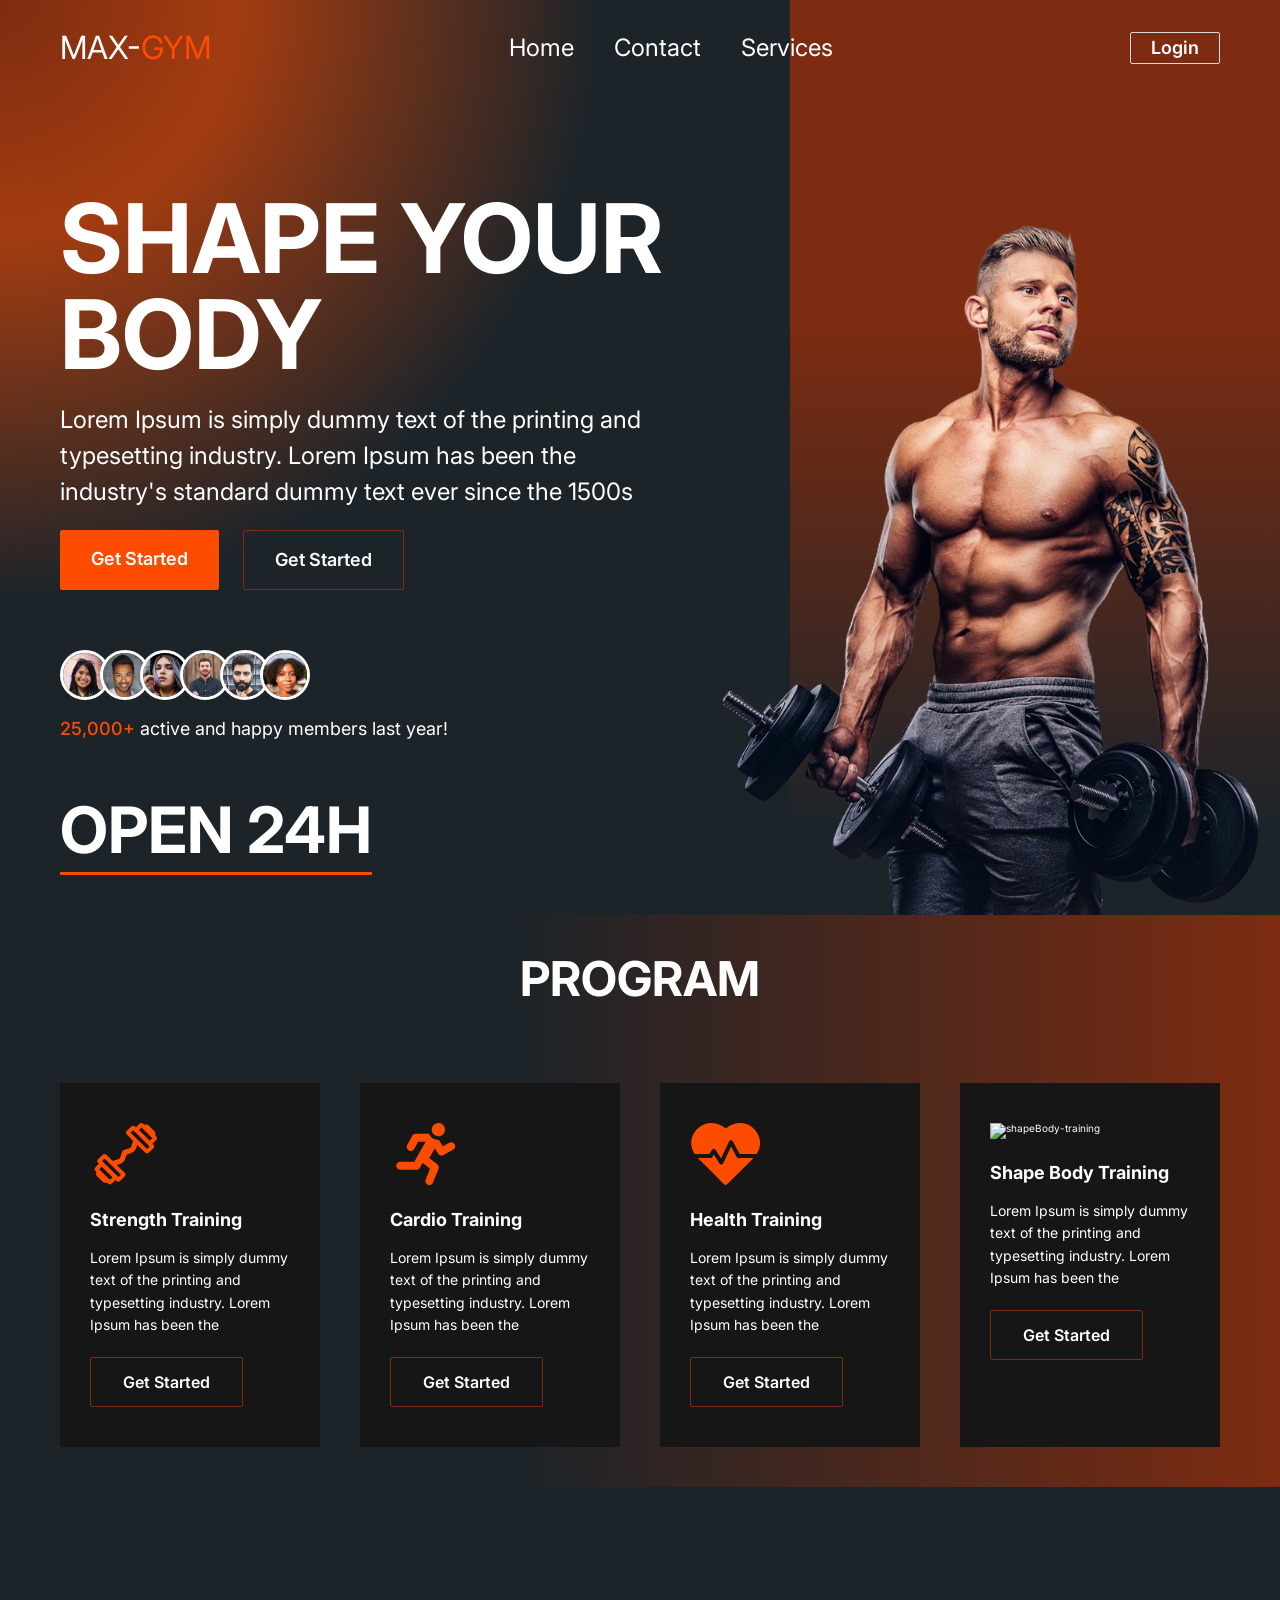
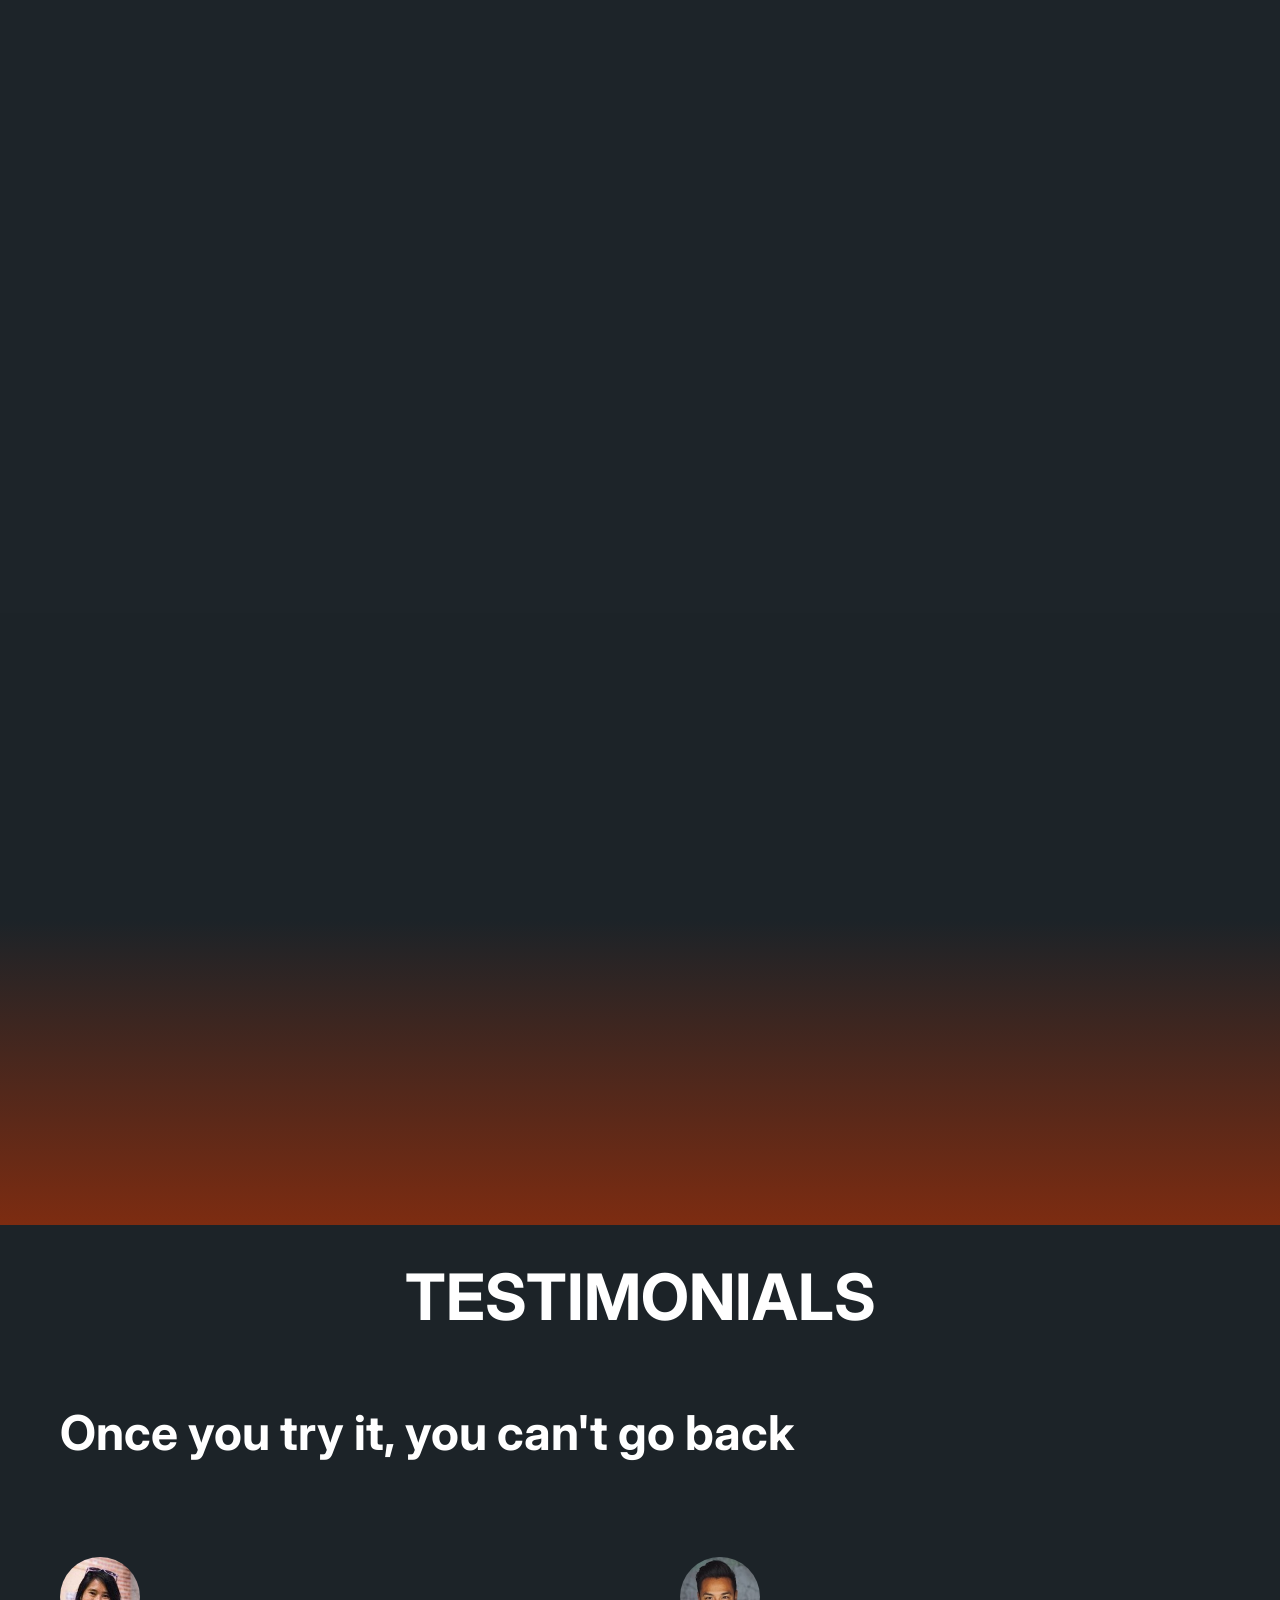
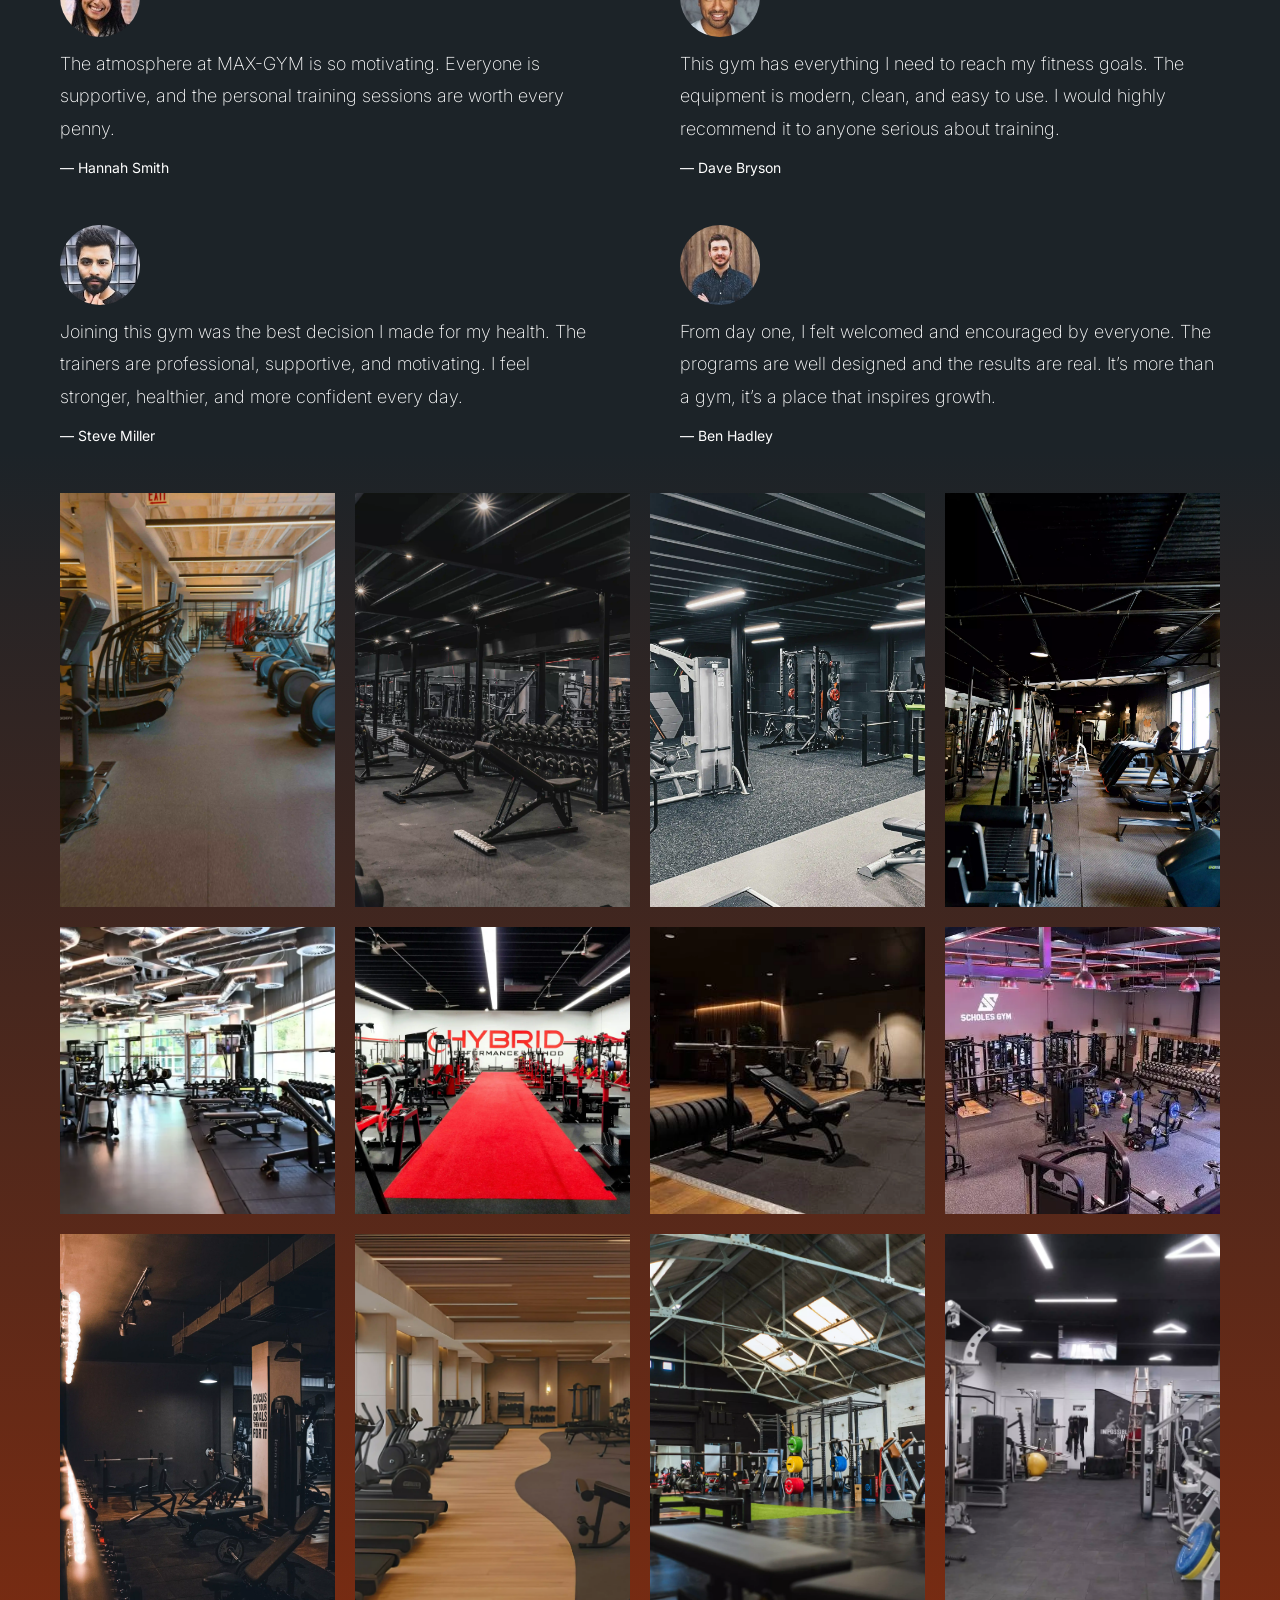
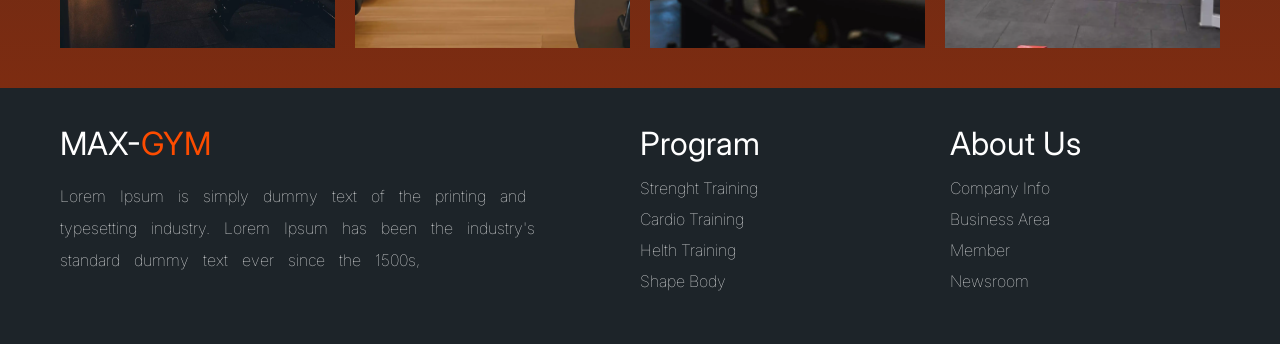
==== commit 6743ee8e: "add:added Testimonials section" ====
--- a/index.html
+++ b/index.html
@@ -68,6 +68,14 @@
                     class="avatar-group__img"
                     src="./img/customers/customer-4.jpg"
                   />
+                  <img
+                    class="avatar-group__img"
+                    src="./img/customers/customer-5.jpg"
+                  />
+                  <img
+                    class="avatar-group__img"
+                    src="./img/customers/customer-6.jpg"
+                  />
                 </div>
                 <div class="avatar-group__content">
                   <span>25,000+</span
@@ -509,6 +517,152 @@
           </div>
         </div>
       </section>
+      <!-- Testimonials-->
+      <section class="section-testimonials">
+        <h2 class="program-title">Testimonials</h2>
+        <div class="testimonials-container container p-lg">
+          <div class="testimonials">
+            <div class="testimonials_heading">
+              <h3>Once you try it, you can't go back</h3>
+            </div>
+            <figure>
+              <img
+                src="./img//customers/customer-1.jpg"
+                alt="Photo of customer Hannah Smith"
+              />
+              <blockquote>
+                The atmosphere at MAX-GYM is so motivating. Everyone is
+                supportive, and the personal training sessions are worth every
+                penny.
+              </blockquote>
+              <p class="testimonial-name">— Hannah Smith</p>
+            </figure>
+            <figure>
+              <img
+                src="./img//customers/customer-2.jpg"
+                alt="Photo of customer Photo of customer Dave Bryson "
+              />
+              <blockquote>
+                This gym has everything I need to reach my fitness goals. The
+                equipment is modern, clean, and easy to use. I would highly
+                recommend it to anyone serious about training.
+              </blockquote>
+              <p class="testimonial-name">— Dave Bryson</p>
+            </figure>
+            <figure>
+              <img
+                src="./img//customers/customer-5.jpg"
+                alt="Photo of customer Photo of customer Dave Bryson "
+              />
+              <blockquote>
+                Joining this gym was the best decision I made for my health. The
+                trainers are professional, supportive, and motivating. I feel
+                stronger, healthier, and more confident every day.
+              </blockquote>
+              <p class="testimonial-name">— Steve Miller</p>
+            </figure>
+            <figure>
+              <img
+                src="./img//customers/customer-4.jpg"
+                alt="Photo of customer Photo of customer Ben Hadley"
+              />
+              <blockquote>
+                From day one, I felt welcomed and encouraged by everyone. The
+                programs are well designed and the results are real. It’s more
+                than a gym, it’s a place that inspires growth.
+              </blockquote>
+              <p class="testimonial-name">— Ben Hadley</p>
+            </figure>
+          </div>
+          <div class="gallery">
+            <figure>
+              <img
+                src="./img/fitness//webg/allen-boguslavsky-Pm3tdJt5yhY-unsplash.webp"
+                alt="gym studio"
+                loading="lazy"
+              />
+            </figure>
+            <figure>
+              <img
+                src="./img/fitness/webg/ambitious-studio-rick-barrett-1RNQ11ZODJM-unsplash.webp"
+                alt="gym studio"
+                loading="lazy"
+              />
+            </figure>
+            <figure>
+              <img
+                src="./img/fitness/webg/ambitious-studio-rick-barrett-C6A1uZ5k_Ug-unsplash.webp"
+                alt="gym studio"
+                loading="lazy"
+              />
+            </figure>
+            <figure>
+              <img
+                src="./img/fitness/webg/frederick-shaw-R6A3VP5YeXs-unsplash.webp"
+                alt="gym studio"
+                loading="lazy"
+              />
+            </figure>
+            <figure>
+              <img
+                src="./img/fitness/webg/gb-botanica-gym-link-spaces-slough-1024x683.webp"
+                alt="gym studio"
+                loading="lazy"
+              />
+            </figure>
+            <figure>
+              <img
+                src="./img/fitness/webg/george-pagan-iii-R-m1CCo0e_s-unsplash.webp"
+                alt="gym studio"
+                loading="lazy"
+              />
+            </figure>
+            <figure>
+              <img
+                src="./img/fitness/webg/images(2).webp"
+                alt="gym studio"
+                loading="lazy"
+              />
+            </figure>
+            <figure>
+              <img
+                src="./img/fitness/webg/images.webp"
+                alt="gym studio"
+                loading="lazy"
+              />
+            </figure>
+            <figure>
+              <img
+                loading="lazy"
+                src="./img/fitness/webg/mohamed-fareed-rbSNsoXk-3A-unsplash.webp"
+                alt="gym studio"
+                loading="lazy"
+              />
+            </figure>
+            <figure>
+              <img
+                src="./img/fitness/webg/rahul-singh-R_cN3dJLcK8-unsplash.webp"
+                alt="gym studio"
+                loading="lazy"
+              />
+            </figure>
+            <figure>
+              <img
+                src="./img/fitness/webg/samuel-girven-fqMu99l8sqo-unsplash.webp"
+                alt="gym studio"
+                loading="lazy"
+              />
+            </figure>
+            <figure>
+              <img
+                src="./img/fitness/webg/vikas-rohilla-rQwQbiYIDhw-unsplash.webp"
+                alt="gym studio"
+                loading="lazy"
+              />
+            </figure>
+          </div>
+        </div>
+      </section>
     </main>
     <!-- footer -->
     <footer class="footer">
--- a/css/styles.css
+++ b/css/styles.css
@@ -75,6 +75,11 @@
 .p-lg {
   padding: 4rem 6rem;
 }
+@media screen and (max-width: 768px) {
+  .p-lg {
+    padding: 2.5rem;
+  }
+}
 
 /**********/
 /* typography */
@@ -735,6 +740,99 @@
 }
 
 /* =====================
+   TESTIMONIALS
+
+   ===================== */
+
+.section-testimonials {
+  background: linear-gradient(
+    to bottom,
+    #1c2328 40%,
+    var(--color-primary) 100%
+  );
+}
+.testimonials-container {
+  display: grid;
+  grid-template-columns: 1.2fr 1fr;
+  gap: 5rem;
+  align-items: center;
+}
+
+.testimonials {
+  display: grid;
+  grid-template-columns: repeat(2, 1fr);
+  row-gap: 5rem;
+  column-gap: 8rem;
+}
+
+.testimonials_heading {
+  grid-column: 1/-1;
+  margin-bottom: 5rem;
+  align-self: self-start;
+}
+
+.testimonials {
+  img {
+    width: 80px;
+    height: 80px;
+    border-radius: 50%;
+  }
+  blockquote {
+    font-size: var(--fs-md);
+    margin-top: 1rem;
+    font-weight: 200;
+    line-height: 1.8;
+    margin-bottom: 1.6rem;
+  }
+}
+.testimonial-name {
+  font-size: var(--fs-sm);
+  font-weight: 400;
+}
+
+.gallery {
+  display: grid;
+  grid-template-columns: repeat(3, 1fr);
+  gap: 2rem;
+}
+.gallery {
+  figure {
+    width: 100%;
+    height: 100%;
+  }
+  img {
+    width: 100%;
+    height: 100%;
+    object-fit: cover;
+  }
+}
+@media screen and (max-width: 768px) {
+  .testimonials_heading {
+    margin-bottom: 0;
+    line-height: 1.5;
+  }
+
+  .testimonials {
+    grid-template-columns: repeat(1, 1fr);
+  }
+  .testimonials {
+    img {
+      width: 50px;
+      height: 50px;
+    }
+  }
+}
+
+@media screen and (max-width: 1280px) {
+  .testimonials-container {
+    grid-template-columns: 1fr;
+  }
+  .gallery {
+    grid-template-columns: repeat(4, 1fr);
+  }
+}
+
+/* =====================
    FOOTER
    ===================== */
 .footer {
@@ -745,13 +843,6 @@
   display: grid;
   grid-template-columns: 2fr 1fr 1fr;
   gap: 4rem;
-}
-@media screen and (max-width: 768px) {
-  .grid-footer {
-    grid-template-columns: repeat(1, 1fr);
-    align-items: center;
-    justify-content: center;
-  }
 }
 
 .footer-paragrah {
@@ -779,3 +870,11 @@
 .footer-list li a {
   text-decoration: none;
 }
+
+@media screen and (max-width: 768px) {
+  .grid-footer {
+    grid-template-columns: repeat(1, 1fr);
+    align-items: center;
+    justify-content: center;
+  }
+}
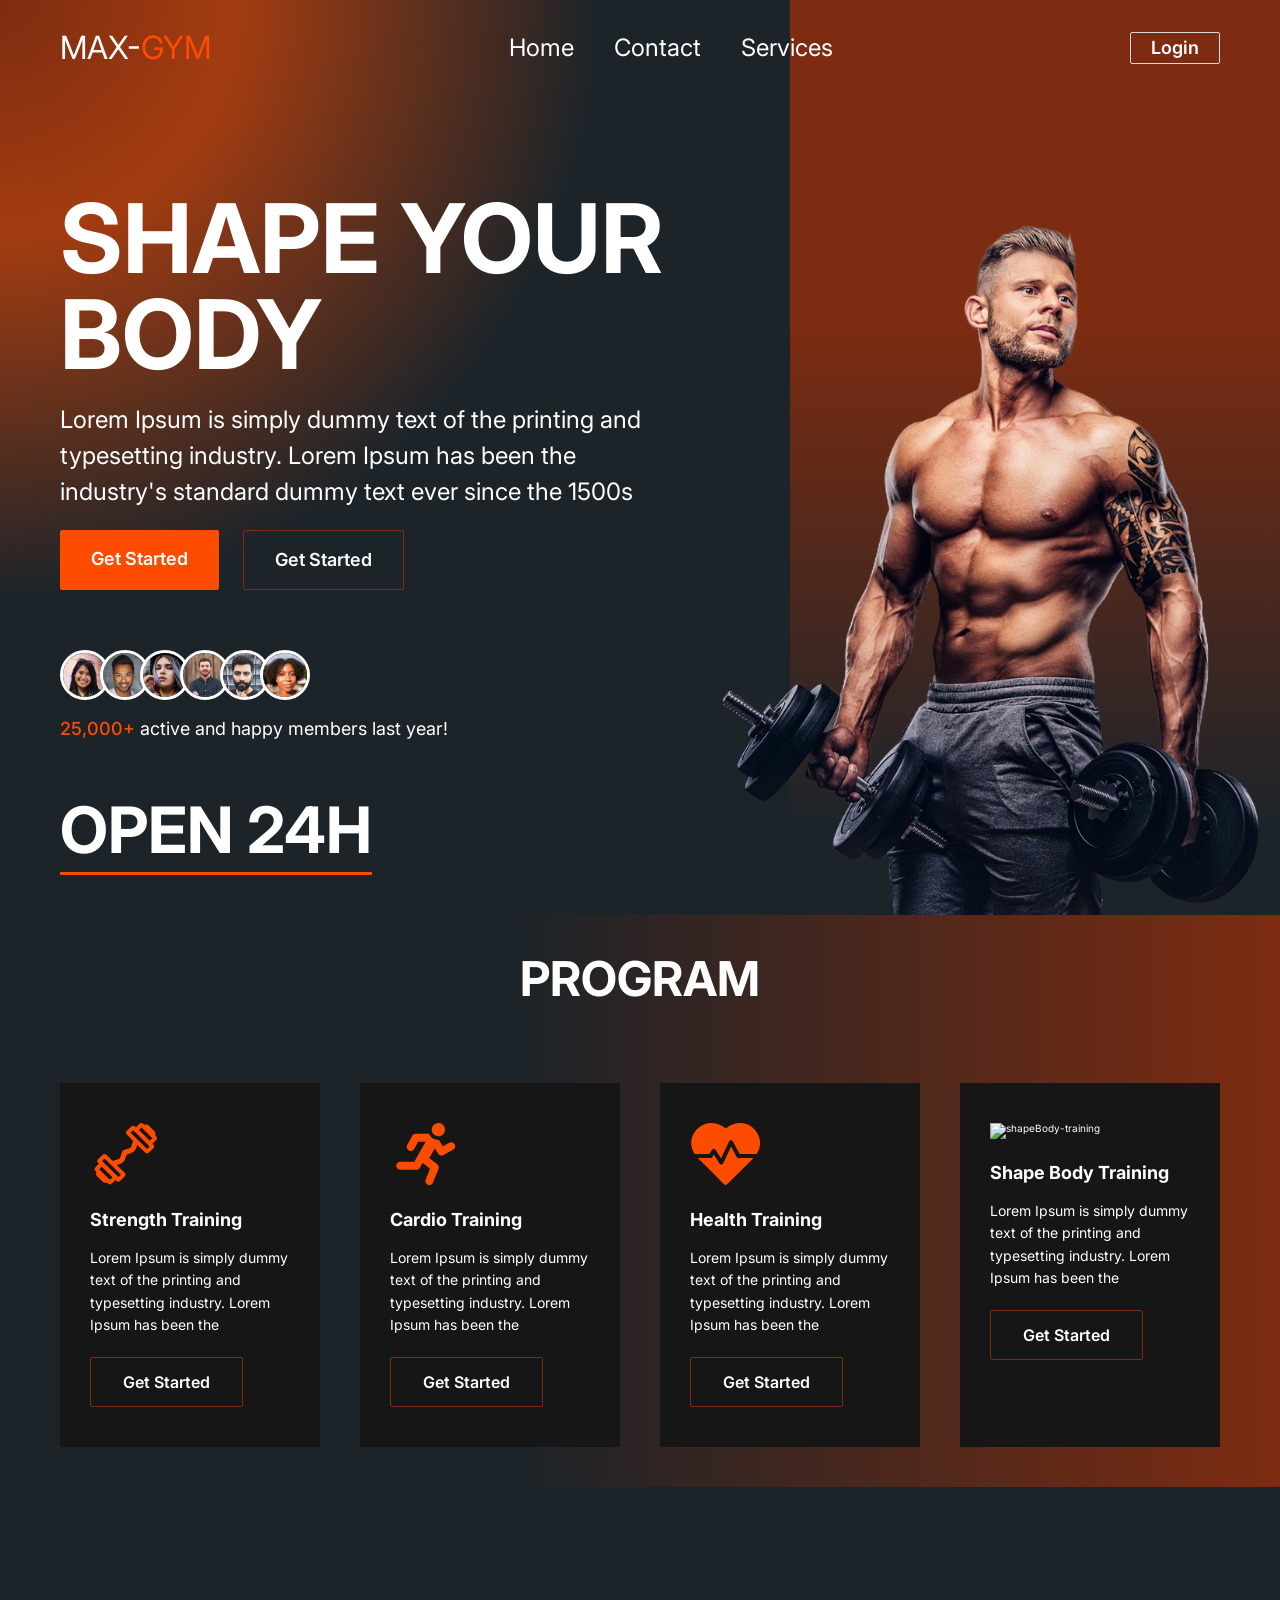
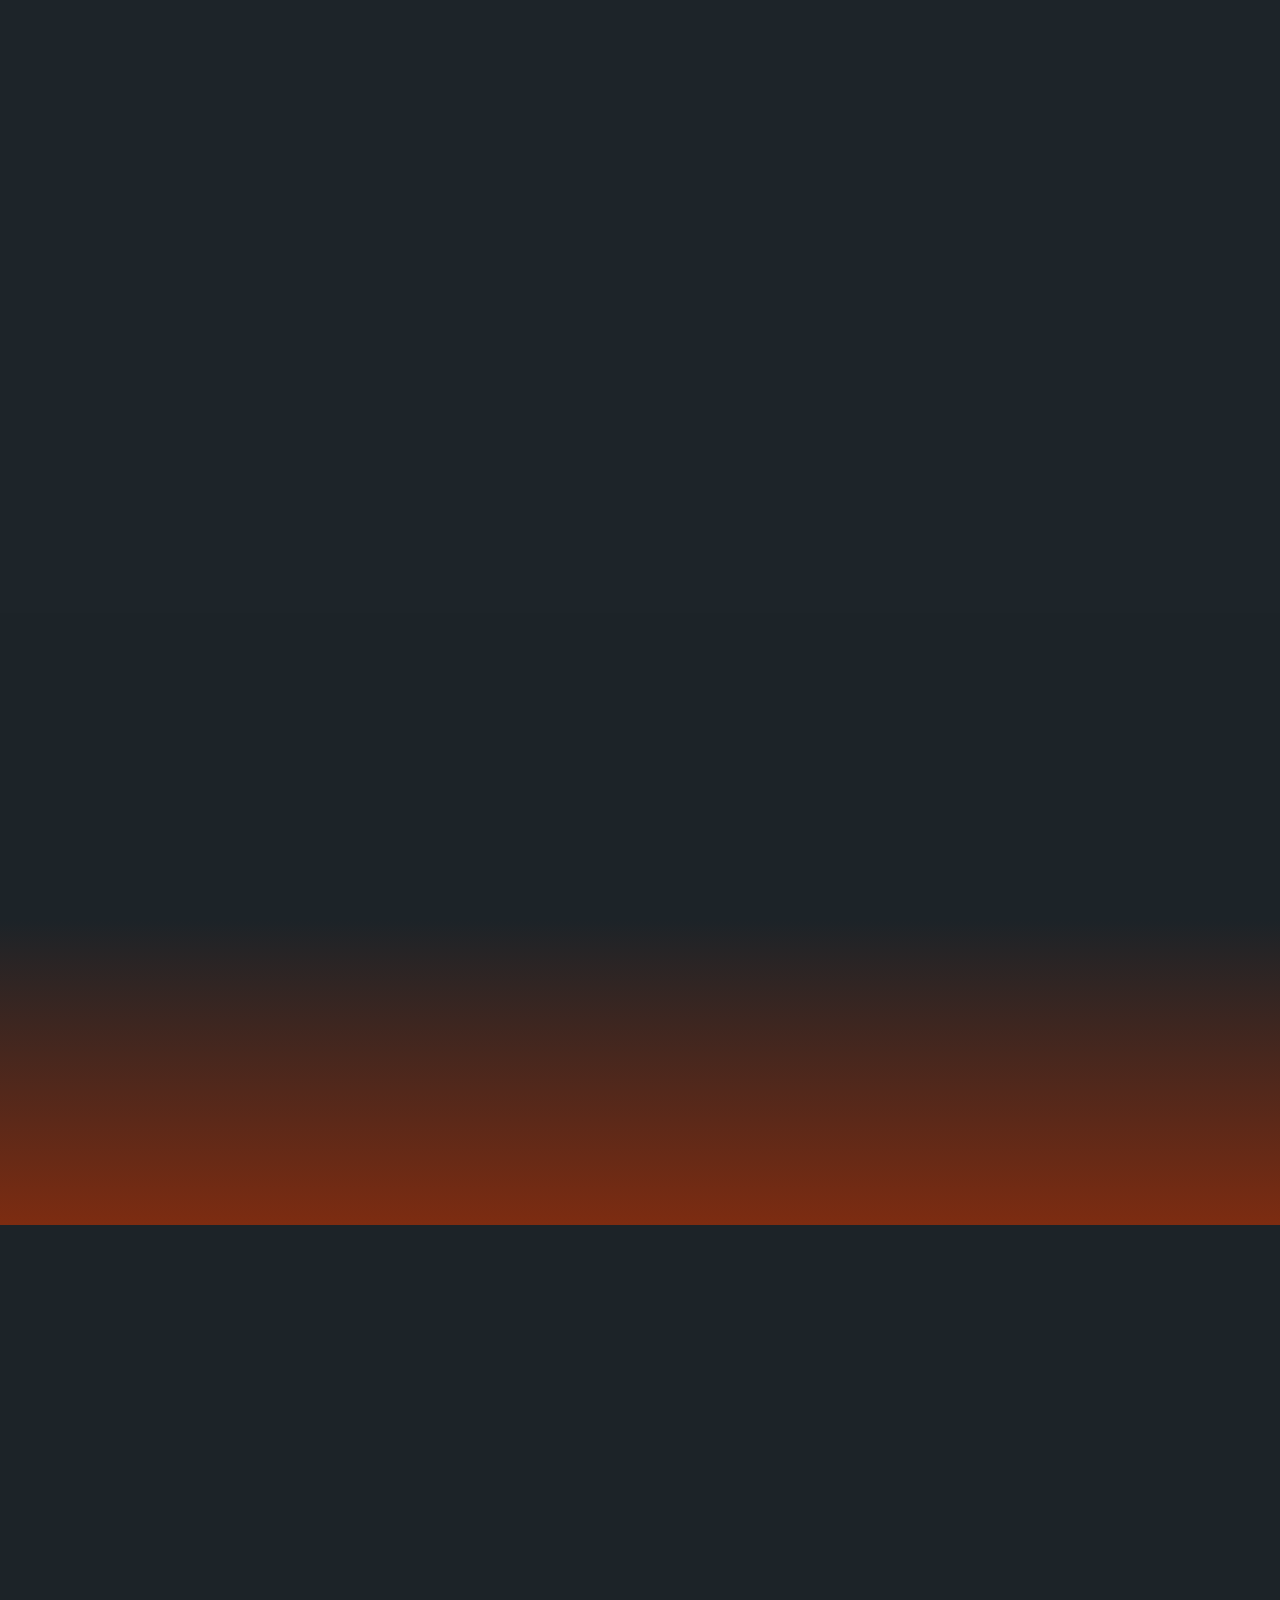
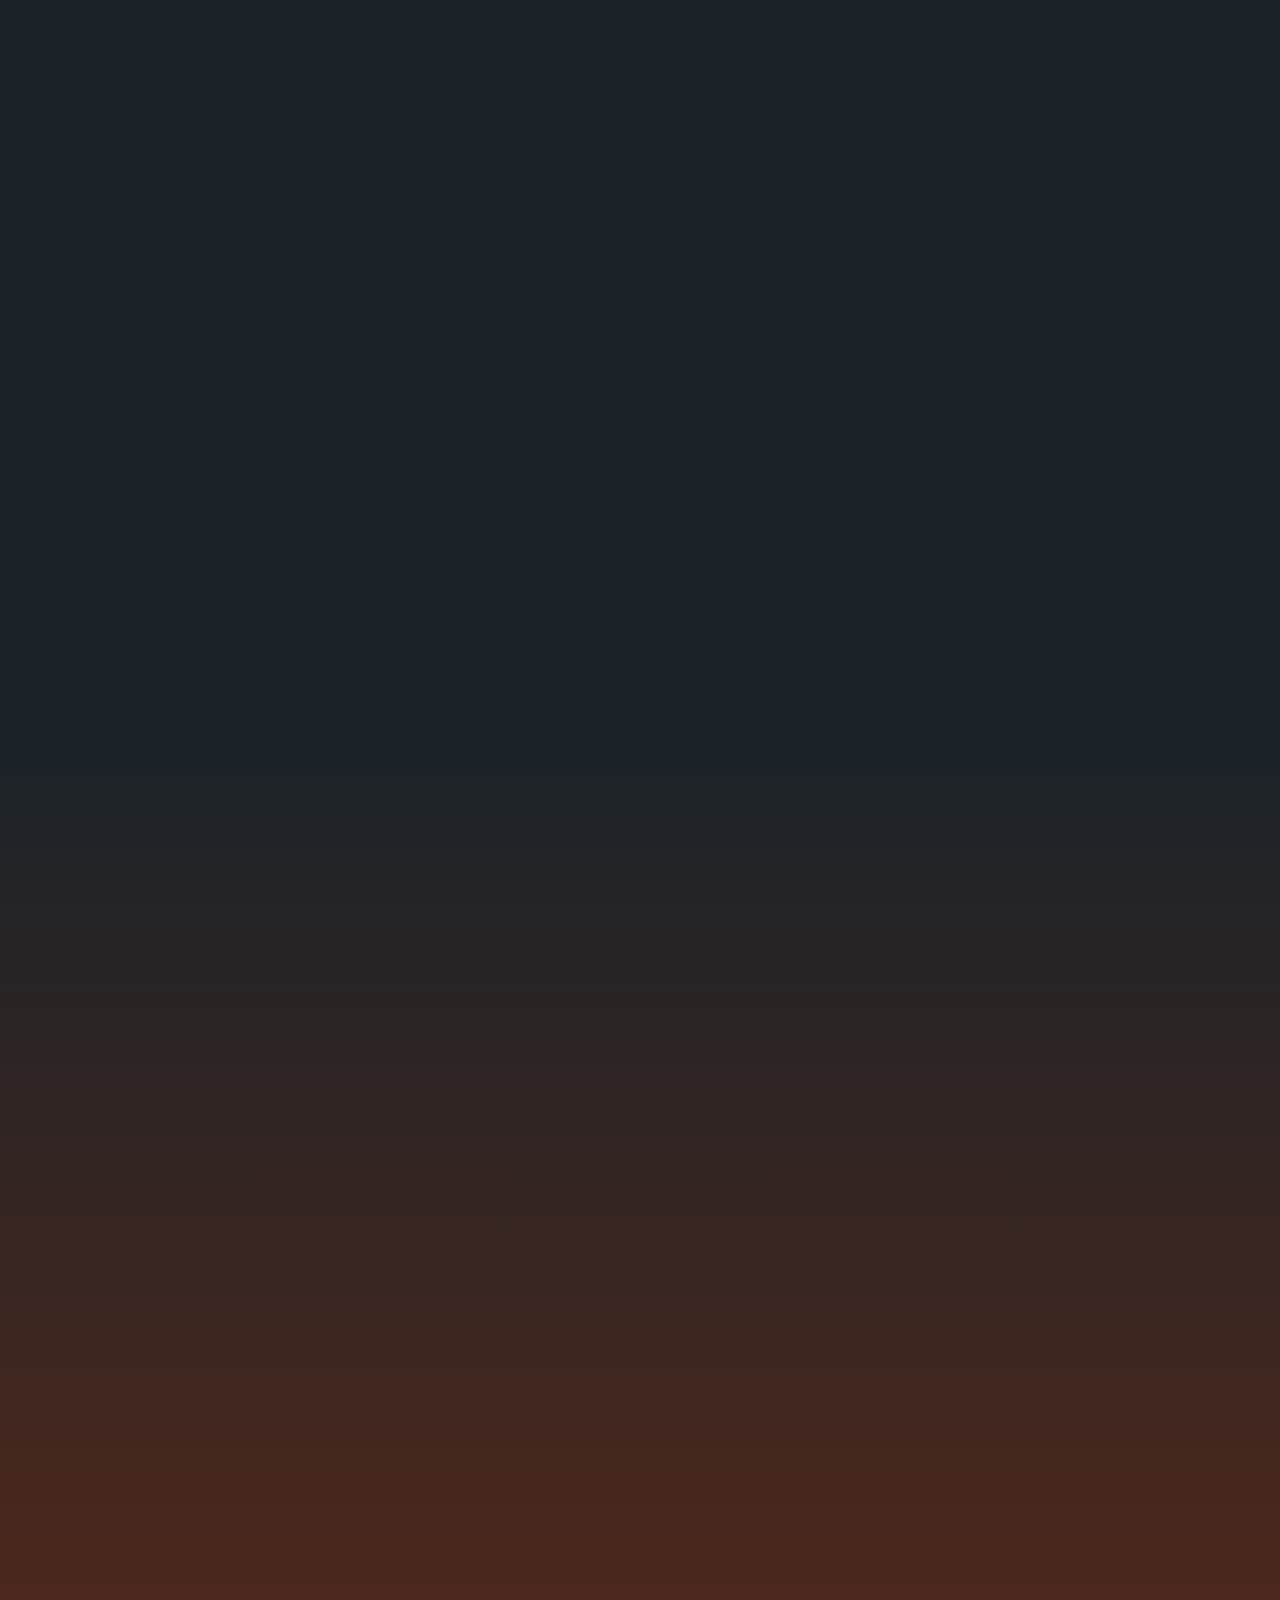
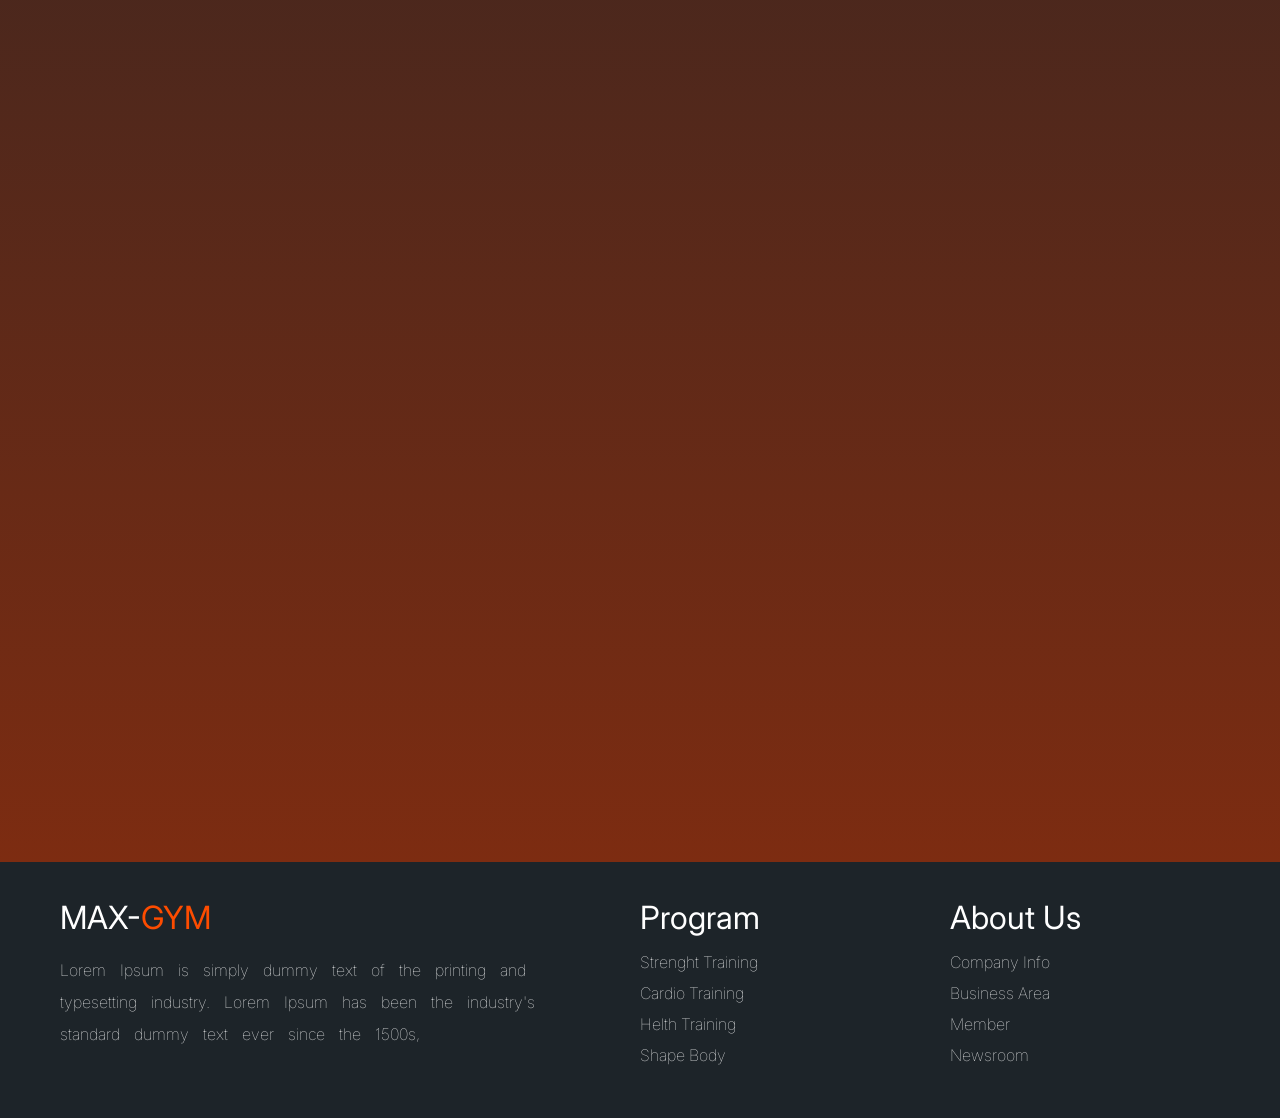
==== commit 1f6ec52d: "refactor:add general.css  && queries.css files" ====
--- a/index.html
+++ b/index.html
@@ -4,7 +4,10 @@
     <meta charset="UTF-8" />
     <meta name="viewport" content="width=device-width, initial-scale=1.0" />
     <meta name="description" content="shape your body" />
+    <link rel="stylesheet" href="css/general.css" />
     <link rel="stylesheet" href="css/styles.css" />
+    <link rel="stylesheet" href="css/queries.css" />
+
     <link rel="preconnect" href="https://fonts.googleapis.com" />
     <link rel="preconnect" href="https://fonts.gstatic.com" crossorigin />
     <link
@@ -519,147 +522,148 @@
       </section>
       <!-- Testimonials-->
       <section class="section-testimonials">
-        <h2 class="program-title">Testimonials</h2>
-        <div class="testimonials-container container p-lg">
-          <div class="testimonials">
-            <div class="testimonials_heading">
-              <h3>Once you try it, you can't go back</h3>
-            </div>
-            <figure>
-              <img
-                src="./img//customers/customer-1.jpg"
-                alt="Photo of customer Hannah Smith"
-              />
-              <blockquote>
-                The atmosphere at MAX-GYM is so motivating. Everyone is
-                supportive, and the personal training sessions are worth every
-                penny.
-              </blockquote>
-              <p class="testimonial-name">— Hannah Smith</p>
-            </figure>
-            <figure>
-              <img
-                src="./img//customers/customer-2.jpg"
-                alt="Photo of customer Photo of customer Dave Bryson "
-              />
-              <blockquote>
-                This gym has everything I need to reach my fitness goals. The
-                equipment is modern, clean, and easy to use. I would highly
-                recommend it to anyone serious about training.
-              </blockquote>
-              <p class="testimonial-name">— Dave Bryson</p>
-            </figure>
-            <figure>
-              <img
-                src="./img//customers/customer-5.jpg"
-                alt="Photo of customer Photo of customer Dave Bryson "
-              />
-              <blockquote>
-                Joining this gym was the best decision I made for my health. The
-                trainers are professional, supportive, and motivating. I feel
-                stronger, healthier, and more confident every day.
-              </blockquote>
-              <p class="testimonial-name">— Steve Miller</p>
-            </figure>
-            <figure>
-              <img
-                src="./img//customers/customer-4.jpg"
-                alt="Photo of customer Photo of customer Ben Hadley"
-              />
-              <blockquote>
-                From day one, I felt welcomed and encouraged by everyone. The
-                programs are well designed and the results are real. It’s more
-                than a gym, it’s a place that inspires growth.
-              </blockquote>
-              <p class="testimonial-name">— Ben Hadley</p>
-            </figure>
-          </div>
-          <div class="gallery">
-            <figure>
-              <img
-                src="./img/fitness//webg/allen-boguslavsky-Pm3tdJt5yhY-unsplash.webp"
-                alt="gym studio"
-                loading="lazy"
-              />
-            </figure>
-            <figure>
-              <img
-                src="./img/fitness/webg/ambitious-studio-rick-barrett-1RNQ11ZODJM-unsplash.webp"
-                alt="gym studio"
-                loading="lazy"
-              />
-            </figure>
-            <figure>
-              <img
-                src="./img/fitness/webg/ambitious-studio-rick-barrett-C6A1uZ5k_Ug-unsplash.webp"
-                alt="gym studio"
-                loading="lazy"
-              />
-            </figure>
-            <figure>
-              <img
-                src="./img/fitness/webg/frederick-shaw-R6A3VP5YeXs-unsplash.webp"
-                alt="gym studio"
-                loading="lazy"
-              />
-            </figure>
-            <figure>
-              <img
-                src="./img/fitness/webg/gb-botanica-gym-link-spaces-slough-1024x683.webp"
-                alt="gym studio"
-                loading="lazy"
-              />
-            </figure>
-            <figure>
-              <img
-                src="./img/fitness/webg/george-pagan-iii-R-m1CCo0e_s-unsplash.webp"
-                alt="gym studio"
-                loading="lazy"
-              />
-            </figure>
-            <figure>
-              <img
-                src="./img/fitness/webg/images(2).webp"
-                alt="gym studio"
-                loading="lazy"
-              />
-            </figure>
-            <figure>
-              <img
-                src="./img/fitness/webg/images.webp"
-                alt="gym studio"
-                loading="lazy"
-              />
-            </figure>
-            <figure>
-              <img
-                loading="lazy"
-                src="./img/fitness/webg/mohamed-fareed-rbSNsoXk-3A-unsplash.webp"
-                alt="gym studio"
-                loading="lazy"
-              />
-            </figure>
-            <figure>
-              <img
-                src="./img/fitness/webg/rahul-singh-R_cN3dJLcK8-unsplash.webp"
-                alt="gym studio"
-                loading="lazy"
-              />
-            </figure>
-            <figure>
-              <img
-                src="./img/fitness/webg/samuel-girven-fqMu99l8sqo-unsplash.webp"
-                alt="gym studio"
-                loading="lazy"
-              />
-            </figure>
-            <figure>
-              <img
-                src="./img/fitness/webg/vikas-rohilla-rQwQbiYIDhw-unsplash.webp"
-                alt="gym studio"
-                loading="lazy"
-              />
-            </figure>
+        <div data-aos="fade-up">
+          <h2 class="program-title">Testimonials</h2>
+          <div class="testimonials-container container p-lg">
+            <div class="testimonials">
+              <div class="testimonials_heading">
+                <h3>Once you try it, you can't go back</h3>
+              </div>
+              <figure>
+                <img
+                  src="./img//customers/customer-1.jpg"
+                  alt="Photo of customer Hannah Smith"
+                />
+                <blockquote>
+                  The atmosphere at MAX-GYM is so motivating. Everyone is
+                  supportive, and the personal training sessions are worth every
+                  penny.
+                </blockquote>
+                <p class="testimonial-name">— Hannah Smith</p>
+              </figure>
+              <figure>
+                <img
+                  src="./img//customers/customer-2.jpg"
+                  alt="Photo of customer Photo of customer Dave Bryson "
+                />
+                <blockquote>
+                  This gym has everything I need to reach my fitness goals. The
+                  equipment is modern, clean, and easy to use. I would highly
+                  recommend it to anyone serious about training.
+                </blockquote>
+                <p class="testimonial-name">— Dave Bryson</p>
+              </figure>
+              <figure>
+                <img
+                  src="./img//customers/customer-5.jpg"
+                  alt="Photo of customer Photo of customer Dave Bryson "
+                />
+                <blockquote>
+                  Joining this gym was the best decision I made for my health.
+                  The trainers are professional, supportive, and motivating. I
+                  feel stronger, healthier, and more confident every day.
+                </blockquote>
+                <p class="testimonial-name">— Steve Miller</p>
+              </figure>
+              <figure>
+                <img
+                  src="./img//customers/customer-4.jpg"
+                  alt="Photo of customer Photo of customer Ben Hadley"
+                />
+                <blockquote>
+                  From day one, I felt welcomed and encouraged by everyone. The
+                  programs are well designed and the results are real.
+                </blockquote>
+                <p class="testimonial-name">— Ben Hadley</p>
+              </figure>
+            </div>
+            <div class="gallery">
+              <figure>
+                <img
+                  src="./img/fitness//webg/allen-boguslavsky-Pm3tdJt5yhY-unsplash.webp"
+                  alt="gym studio"
+                  loading="lazy"
+                />
+              </figure>
+              <figure>
+                <img
+                  src="./img/fitness/webg/ambitious-studio-rick-barrett-1RNQ11ZODJM-unsplash.webp"
+                  alt="gym studio"
+                  loading="lazy"
+                />
+              </figure>
+              <figure>
+                <img
+                  src="./img/fitness/webg/ambitious-studio-rick-barrett-C6A1uZ5k_Ug-unsplash.webp"
+                  alt="gym studio"
+                  loading="lazy"
+                />
+              </figure>
+              <figure>
+                <img
+                  src="./img/fitness/webg/frederick-shaw-R6A3VP5YeXs-unsplash.webp"
+                  alt="gym studio"
+                  loading="lazy"
+                />
+              </figure>
+              <figure>
+                <img
+                  src="./img/fitness/webg/gb-botanica-gym-link-spaces-slough-1024x683.webp"
+                  alt="gym studio"
+                  loading="lazy"
+                />
+              </figure>
+              <figure>
+                <img
+                  src="./img/fitness/webg/george-pagan-iii-R-m1CCo0e_s-unsplash.webp"
+                  alt="gym studio"
+                  loading="lazy"
+                />
+              </figure>
+              <figure>
+                <img
+                  src="./img/fitness/webg/images(2).webp"
+                  alt="gym studio"
+                  loading="lazy"
+                />
+              </figure>
+              <figure>
+                <img
+                  src="./img/fitness/webg/images.webp"
+                  alt="gym studio"
+                  loading="lazy"
+                />
+              </figure>
+              <figure>
+                <img
+                  loading="lazy"
+                  src="./img/fitness/webg/mohamed-fareed-rbSNsoXk-3A-unsplash.webp"
+                  alt="gym studio"
+                  loading="lazy"
+                />
+              </figure>
+              <figure>
+                <img
+                  src="./img/fitness/webg/rahul-singh-R_cN3dJLcK8-unsplash.webp"
+                  alt="gym studio"
+                  loading="lazy"
+                />
+              </figure>
+              <figure>
+                <img
+                  src="./img/fitness/webg/samuel-girven-fqMu99l8sqo-unsplash.webp"
+                  alt="gym studio"
+                  loading="lazy"
+                />
+              </figure>
+              <figure>
+                <img
+                  src="./img/fitness/webg/vikas-rohilla-rQwQbiYIDhw-unsplash.webp"
+                  alt="gym studio"
+                  loading="lazy"
+                />
+              </figure>
+            </div>
           </div>
         </div>
       </section>
--- a/css/general.css
+++ b/css/general.css
@@ -0,0 +1,114 @@
+*,
+* ::after,
+*::before {
+  margin: 0;
+  padding: 0;
+  box-sizing: border-box;
+  color: var(--color-white);
+}
+
+html {
+  font-size: 62.5%;
+}
+
+body {
+  line-height: 1;
+  font-family: "Inter", sans-serif;
+}
+:root {
+  --color-primary: #7d2c11;
+  --primary-bg-dark: #1d2429;
+  --color-secondary: #fd4c00;
+  --secondary-bg-dark: #161616;
+  --tertiary-bg-dark: #1e1e1e;
+  --color-white: #fff;
+  --fs-xs: 1.2rem;
+  --fs-sm: 1.4rem;
+  --fs-base: 1.6rem;
+  --fs-md: 1.8rem;
+  --fs-lg: 2.4rem;
+  --fs-xl: 3.2rem;
+  --fs-2xl: 4.8rem;
+  --fs-3xl: 6.4rem;
+  --fs-4xl: 9.6rem;
+}
+
+/**********/
+/* CONTAINER */
+.container {
+  max-width: 170rem;
+  margin: 0 auto;
+}
+
+.p-lg {
+  padding: 4rem 6rem;
+}
+
+/**********/
+/* typography */
+h1,
+h2,
+h3 {
+  font-weight: bold;
+}
+
+h1 {
+  font-size: var(--fs-4xl);
+}
+
+h2 {
+  font-size: var(--fs-3xl);
+}
+
+h3 {
+  font-size: var(--fs-2xl);
+}
+h4 {
+  font-size: var(--fs-lg);
+}
+
+ul {
+  list-style: none;
+  font-size: var(--fs-lg);
+}
+
+/********/
+/* Buttons */
+
+.btn {
+  display: inline-block;
+  text-decoration: none;
+  font-size: var(--fs-md);
+  font-weight: 600;
+  padding: 2rem 3.1rem;
+  border-radius: 2px;
+  border: none;
+  cursor: pointer;
+  font-family: inherit;
+  transition: all 0.3s;
+}
+
+.btn--full {
+  background-color: var(--color-secondary);
+}
+.btn--full:hover {
+  background-color: var(--color-primary);
+}
+.btn--outline {
+  border: 1px solid var(--color-primary);
+}
+
+.btn--outline:hover {
+  box-shadow: inset 0 0 0 3px var(--color-primary);
+}
+
+/**********/
+/* LOGO */
+
+.logo__text {
+  color: var(--color-secondary);
+  font-weight: normal;
+}
+.logo {
+  font-size: var(--fs-xl);
+}
--- a/css/styles.css
+++ b/css/styles.css
@@ -1,155 +1,3 @@
-*,
-* ::after,
-*::before {
-  margin: 0;
-  padding: 0;
-  box-sizing: border-box;
-  color: var(--color-white);
-}
-
-html {
-  font-size: 62.5%;
-}
-
-body {
-  line-height: 1;
-  font-family: "Inter", sans-serif;
-}
-:root {
-  --color-primary: #7d2c11;
-  --primary-bg-dark: #1d2429;
-  --color-secondary: #fd4c00;
-  --secondary-bg-dark: #161616;
-  --tertiary-bg-dark: #1e1e1e;
-  --color-white: #fff;
-  --fs-xs: 1.2rem;
-  --fs-sm: 1.4rem;
-  --fs-base: 1.6rem;
-  --fs-md: 1.8rem;
-  --fs-lg: 2.4rem;
-  --fs-xl: 3.2rem;
-  --fs-2xl: 4.8rem;
-  --fs-3xl: 6.4rem;
-  --fs-4xl: 9.6rem;
-}
-
-@media (max-width: 1279px) {
-  :root {
-    --fs-lg: 2.2rem;
-    --fs-xl: 2.8rem;
-    --fs-2xl: 4rem;
-    --fs-3xl: 5.6rem;
-    --fs-4xl: 7.2rem;
-  }
-}
-
-@media screen and (min-width: 481px) and (max-width: 1278px) {
-  :root {
-    --fs-md: 1.6rem;
-    --fs-lg: 2rem;
-    --fs-xl: 2.4rem;
-    --fs-2xl: 3.2rem;
-    --fs-3xl: 4rem;
-    --fs-4xl: 4.8rem;
-  }
-}
-
-@media (max-width: 480px) {
-  :root {
-    --fs-md: 1.4rem;
-    --fs-lg: 1.5rem;
-    --fs-xl: 1.8rem;
-    --fs-2xl: 2rem;
-    --fs-3xl: 2.5rem;
-    --fs-4xl: 3rem;
-  }
-}
-
-/**********/
-/* CONTAINER */
-.container {
-  max-width: 170rem;
-  margin: 0 auto;
-}
-
-.p-lg {
-  padding: 4rem 6rem;
-}
-@media screen and (max-width: 768px) {
-  .p-lg {
-    padding: 2.5rem;
-  }
-}
-
-/**********/
-/* typography */
-h1,
-h2,
-h3 {
-  font-weight: bold;
-}
-
-h1 {
-  font-size: var(--fs-4xl);
-}
-
-h2 {
-  font-size: var(--fs-3xl);
-}
-
-h3 {
-  font-size: var(--fs-2xl);
-}
-h4 {
-  font-size: var(--fs-lg);
-}
-
-ul {
-  list-style: none;
-  font-size: var(--fs-lg);
-}
-
-/********/
-/* Buttons */
-
-.btn {
-  display: inline-block;
-  text-decoration: none;
-  font-size: var(--fs-md);
-  font-weight: 600;
-  padding: 2rem 3.1rem;
-  border-radius: 2px;
-  border: none;
-  cursor: pointer;
-  font-family: inherit;
-  transition: all 0.3s;
-}
-
-.btn--full {
-  background-color: var(--color-secondary);
-}
-.btn--full:hover {
-  background-color: var(--color-primary);
-}
-.btn--outline {
-  border: 1px solid var(--color-primary);
-}
-
-.btn--outline:hover {
-  box-shadow: inset 0 0 0 3px var(--color-primary);
-}
-
-/**********/
-/* LOGO */
-
-.logo__text {
-  color: var(--color-secondary);
-  font-weight: normal;
-}
-.logo {
-  font-size: var(--fs-xl);
-}
-
 /**********/
 /* NAVBAR */
 .header {
@@ -195,78 +43,6 @@
   display: none;
 }
 
-@media screen and (max-width: 945px) {
-  .header {
-    position: relative;
-    padding: 0;
-  }
-  .header__inner {
-    display: grid;
-    grid-template-columns: 1fr 1fr;
-    background-color: var(--primary-bg-dark);
-    padding: 4rem 6rem;
-  }
-  .header__inner.header_expand .nav {
-    max-height: 100vh;
-    opacity: 1;
-  }
-  .nav {
-    grid-column: 1/-1;
-
-    max-height: 0;
-    overflow: hidden;
-    opacity: 0;
-    transition: all 0.5s ease-in-out;
-  }
-
-  .header__login {
-    display: none;
-  }
-  .header__login_mobile {
-    display: block;
-    padding: 1rem;
-    text-align: center;
-    margin-top: 1rem;
-  }
-  .nav .nav__list {
-    width: 100%;
-    gap: 1rem;
-    flex-direction: column;
-    margin-top: 2rem;
-  }
-  .nav .nav__list .nav__link {
-    border-bottom: 1px solid var(--color-white);
-    width: 100%;
-    display: block;
-    padding-bottom: 1rem;
-  }
-  .toggler {
-    display: flex;
-    align-items: end;
-    justify-content: end;
-    flex-direction: column;
-
-    cursor: pointer;
-  }
-  .bar {
-    width: 25px;
-    height: 3px;
-    background-color: var(--color-white);
-    margin: 3px 0;
-    transition: all 0.4s ease-in;
-  }
-  .header__inner.header_expand .bar-one {
-    transform: translateY(10.5px) rotate(45deg);
-    margin: 6px 0;
-  }
-  .header__inner.header_expand .bar-two {
-    opacity: 0;
-    transform: translateX(20px);
-  }
-  .header__inner.header_expand .bar-three {
-    transform: translateY(-10.5px) rotate(-45deg);
-  }
-}
 /* =====================
    HERO SECTION
    ===================== */
@@ -386,52 +162,6 @@
   font-weight: 500;
 }
 
-@media screen and (max-width: 945px) {
-  .hero__inner {
-    grid-template-columns: 1fr;
-    grid-template-rows: auto auto;
-  }
-  .hero__actions {
-    justify-content: center;
-    margin-top: 4rem;
-  }
-  .hero__description {
-    text-align: center;
-  }
-  .hero__bg-right {
-    display: none;
-  }
-  .hero__title {
-    margin-top: 0;
-  }
-  .hero__content {
-    max-width: none;
-    flex-wrap: wrap;
-    justify-content: center;
-  }
-  .hero__image-box {
-    height: auto;
-  }
-  .hero__img {
-    width: 60%;
-  }
-}
-@media screen and (min-width: 946px) and (max-width: 1400px) {
-  .hero__inner {
-    grid-template-columns: 1.3fr 1fr;
-  }
-  .hero__bg-right {
-    width: 38.3%;
-  }
-  .hero__image-box {
-    height: 80%;
-    overflow: hidden;
-  }
-  .hero__content {
-    flex-wrap: wrap;
-  }
-}
-
 /* =====================
    FIRST PROGRAM
    ===================== */
@@ -488,12 +218,6 @@
   grid-template-columns: repeat(2, 1fr);
   gap: 4rem;
   justify-content: center;
-}
-
-@media screen and (max-width: 1279px) {
-  .program-second-container {
-    grid-template-columns: repeat(1, 1fr);
-  }
 }
 
 .program-second-img {
@@ -539,8 +263,9 @@
   max-width: 70%;
 }
 
-/**********/
-/* card pricing */
+/* =====================
+   CARD PRICING
+   ===================== */
 .cards-pricing {
   background-color: var(--primary-bg-dark);
 }
@@ -636,14 +361,9 @@
   transform: scale(1);
 }
 
-@media screen and (max-width: 1279px) {
-  .popular {
-    transform: scale(1);
-  }
-}
-
-/************/
-/* why choose us */
+/* =====================
+   WHY CHOOSE US PRICING
+   ===================== */
 .benefits {
   background: linear-gradient(
     to bottom,
@@ -660,19 +380,6 @@
   justify-items: center;
 }
 
-@media screen and (max-width: 1200px) {
-  .benefits-container {
-    grid-template-columns: repeat(1, 1fr);
-    padding-top: 5rem;
-  }
-  .image-grid {
-    order: 2;
-  }
-  .benefits__content {
-    width: 100%;
-  }
-}
-
 .benefits-container {
   h2 {
     font-weight: bold;
@@ -784,10 +491,16 @@
     line-height: 1.8;
     margin-bottom: 1.6rem;
   }
+  figure {
+    display: flex;
+    flex-direction: column;
+    height: 100%;
+  }
 }
 .testimonial-name {
   font-size: var(--fs-sm);
   font-weight: 400;
+  margin-top: auto;
 }
 
 .gallery {
@@ -804,31 +517,6 @@
     width: 100%;
     height: 100%;
     object-fit: cover;
-  }
-}
-@media screen and (max-width: 768px) {
-  .testimonials_heading {
-    margin-bottom: 0;
-    line-height: 1.5;
-  }
-
-  .testimonials {
-    grid-template-columns: repeat(1, 1fr);
-  }
-  .testimonials {
-    img {
-      width: 50px;
-      height: 50px;
-    }
-  }
-}
-
-@media screen and (max-width: 1280px) {
-  .testimonials-container {
-    grid-template-columns: 1fr;
-  }
-  .gallery {
-    grid-template-columns: repeat(4, 1fr);
   }
 }
 
@@ -870,11 +558,3 @@
 .footer-list li a {
   text-decoration: none;
 }
-
-@media screen and (max-width: 768px) {
-  .grid-footer {
-    grid-template-columns: repeat(1, 1fr);
-    align-items: center;
-    justify-content: center;
-  }
-}
--- a/css/queries.css
+++ b/css/queries.css
@@ -0,0 +1,241 @@
+@media (max-width: 1279px) {
+  :root {
+    --fs-lg: 2.2rem;
+    --fs-xl: 2.8rem;
+    --fs-2xl: 4rem;
+    --fs-3xl: 5.6rem;
+    --fs-4xl: 7.2rem;
+  }
+}
+
+@media screen and (min-width: 481px) and (max-width: 1278px) {
+  :root {
+    --fs-md: 1.6rem;
+    --fs-lg: 2rem;
+    --fs-xl: 2.4rem;
+    --fs-2xl: 3.2rem;
+    --fs-3xl: 4rem;
+    --fs-4xl: 4.8rem;
+  }
+}
+
+@media (max-width: 480px) {
+  :root {
+    --fs-md: 1.4rem;
+    --fs-lg: 1.5rem;
+    --fs-xl: 1.8rem;
+    --fs-2xl: 2rem;
+    --fs-3xl: 2.5rem;
+    --fs-4xl: 3rem;
+  }
+}
+
+/* PADDING ALL SECTION */
+@media screen and (max-width: 768px) {
+  .p-lg {
+    padding: 2.5rem;
+  }
+}
+
+/* NAVBAR */
+@media screen and (max-width: 945px) {
+  .header {
+    position: relative;
+    padding: 0;
+  }
+  .header__inner {
+    display: grid;
+    grid-template-columns: 1fr 1fr;
+    background-color: var(--primary-bg-dark);
+    padding: 2.5rem;
+  }
+  .header__inner.header_expand .nav {
+    max-height: 100vh;
+    opacity: 1;
+  }
+  .nav {
+    grid-column: 1/-1;
+
+    max-height: 0;
+    overflow: hidden;
+    opacity: 0;
+    transition: all 0.5s ease-in-out;
+  }
+
+  .header__login {
+    display: none;
+  }
+  .header__login_mobile {
+    display: block;
+    padding: 1rem;
+    text-align: center;
+    margin-top: 1rem;
+  }
+  .nav .nav__list {
+    width: 100%;
+    gap: 1rem;
+    flex-direction: column;
+    margin-top: 2rem;
+  }
+  .nav .nav__list .nav__link {
+    border-bottom: 1px solid var(--color-white);
+    width: 100%;
+    display: block;
+    padding-bottom: 1rem;
+  }
+  .toggler {
+    display: flex;
+    align-items: end;
+    justify-content: end;
+    flex-direction: column;
+
+    cursor: pointer;
+  }
+  .bar {
+    width: 25px;
+    height: 3px;
+    background-color: var(--color-white);
+    margin: 3px 0;
+    transition: all 0.4s ease-in;
+  }
+  .header__inner.header_expand .bar-one {
+    transform: translateY(10.5px) rotate(45deg);
+    margin: 6px 0;
+  }
+  .header__inner.header_expand .bar-two {
+    opacity: 0;
+    transform: translateX(20px);
+  }
+  .header__inner.header_expand .bar-three {
+    transform: translateY(-10.5px) rotate(-45deg);
+  }
+}
+
+/* =====================
+   HERO SECTION
+   ===================== */
+
+@media screen and (max-width: 945px) {
+  .hero__inner {
+    grid-template-columns: 1fr;
+    grid-template-rows: auto auto;
+  }
+  .hero__actions {
+    justify-content: center;
+    margin-top: 4rem;
+  }
+  .hero__description {
+    text-align: center;
+  }
+  .hero__bg-right {
+    display: none;
+  }
+  .hero__title {
+    margin-top: 0;
+  }
+  .hero__content {
+    max-width: none;
+    flex-wrap: wrap;
+    justify-content: center;
+  }
+  .hero__image-box {
+    height: auto;
+  }
+  .hero__img {
+    width: 60%;
+  }
+}
+@media screen and (min-width: 946px) and (max-width: 1400px) {
+  .hero__inner {
+    grid-template-columns: 1.3fr 1fr;
+  }
+  .hero__bg-right {
+    width: 38.3%;
+  }
+  .hero__image-box {
+    height: 80%;
+    overflow: hidden;
+  }
+  .hero__content {
+    flex-wrap: wrap;
+  }
+}
+
+/* =====================
+   SECOND PROGRAM
+   ===================== */
+@media screen and (max-width: 1279px) {
+  .program-second-container {
+    grid-template-columns: repeat(1, 1fr);
+  }
+}
+/* =====================
+   CARD PRICING
+   ===================== */
+
+@media screen and (max-width: 1279px) {
+  .popular {
+    transform: scale(1);
+  }
+}
+
+/* =====================
+   WHY CHOOSE US PRICING
+   ===================== */
+@media screen and (max-width: 1200px) {
+  .benefits-container {
+    grid-template-columns: repeat(1, 1fr);
+    padding-top: 5rem;
+  }
+  .image-grid {
+    order: 2;
+  }
+  .benefits__content {
+    width: 100%;
+  }
+}
+
+/* =====================
+   TESTIMONIALS
+
+   ===================== */
+
+@media screen and (max-width: 1280px) {
+  .testimonials-container {
+    grid-template-columns: 1fr;
+  }
+  .gallery {
+    grid-template-columns: repeat(3, 1fr);
+  }
+}
+@media screen and (max-width: 768px) {
+  .testimonials_heading {
+    margin-bottom: 0;
+    line-height: 1.5;
+  }
+
+  .testimonials {
+    grid-template-columns: repeat(1, 1fr);
+  }
+  .testimonials {
+    img {
+      width: 50px;
+      height: 50px;
+    }
+  }
+  .gallery {
+    grid-template-columns: repeat(2, 1fr);
+  }
+}
+
+/* =====================
+   FOOTER
+   ===================== */
+
+@media screen and (max-width: 768px) {
+  .grid-footer {
+    grid-template-columns: repeat(1, 1fr);
+    align-items: center;
+    justify-content: center;
+  }
+}
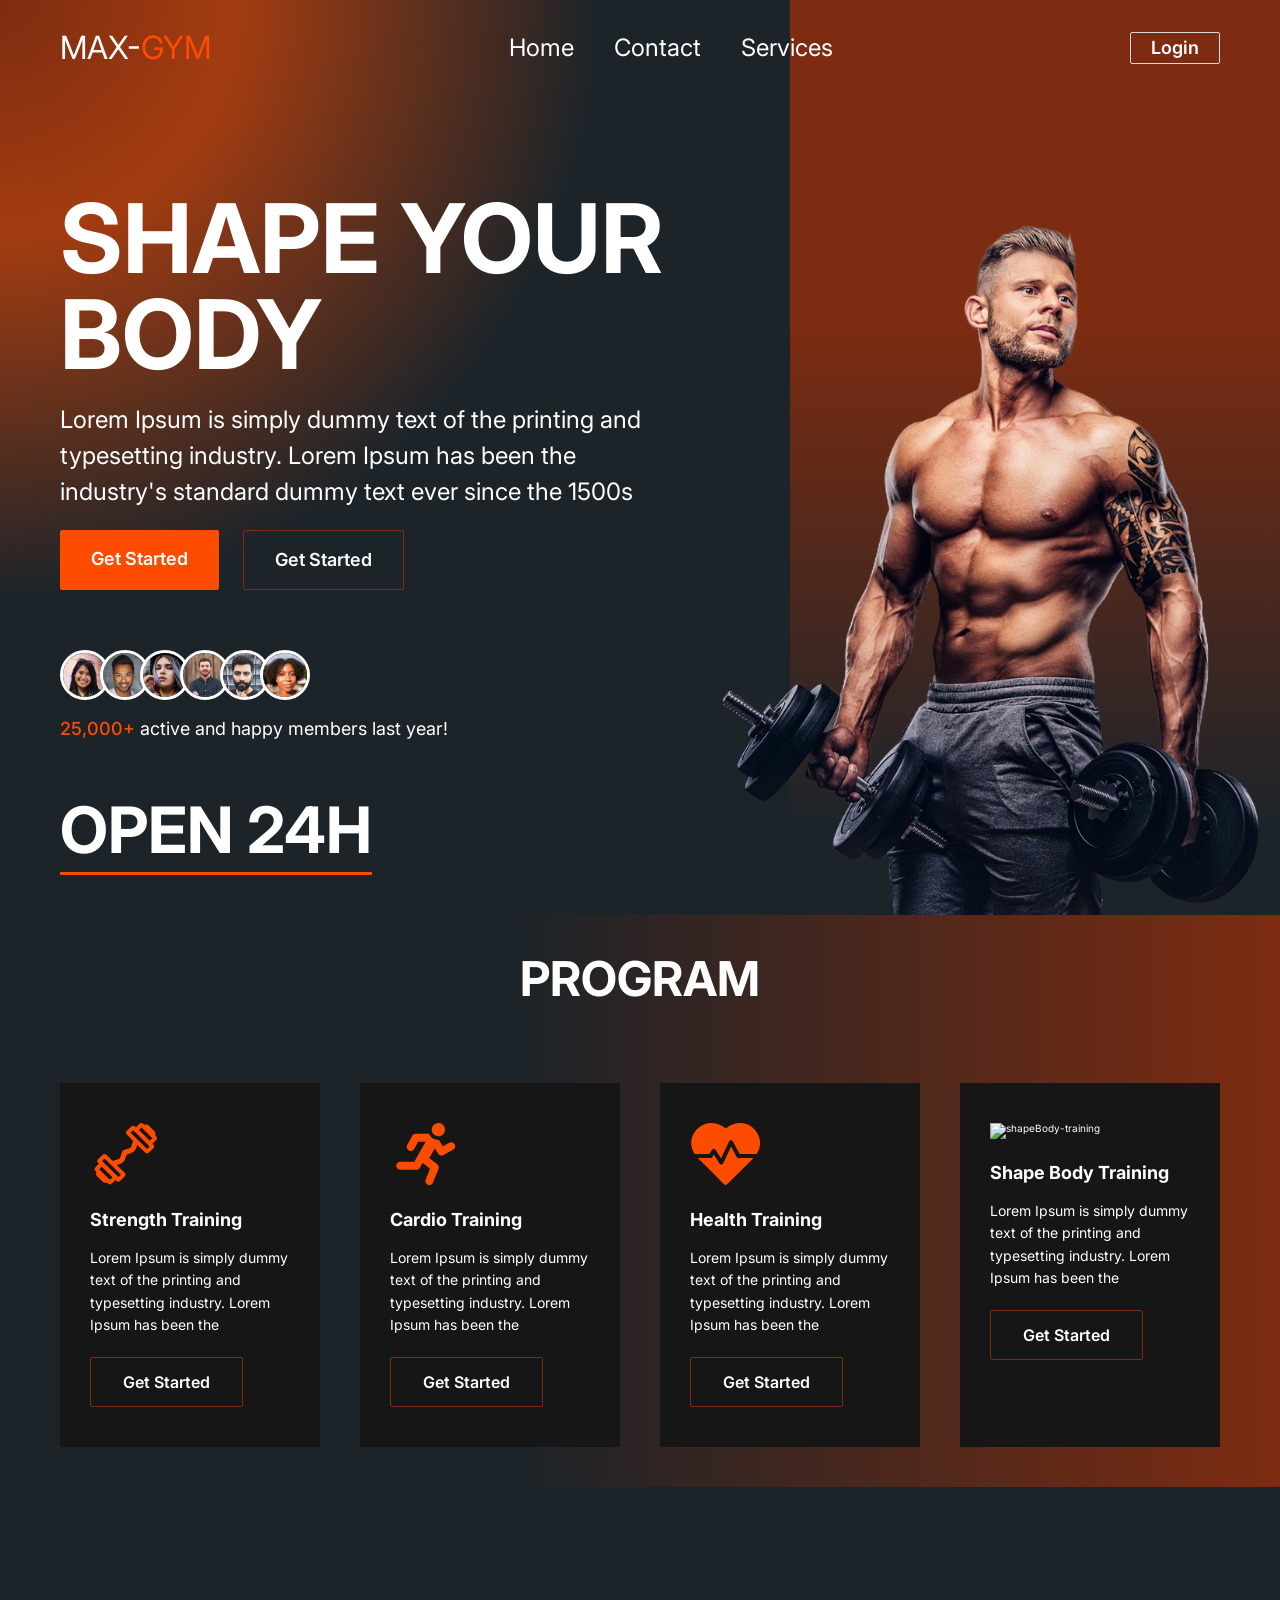
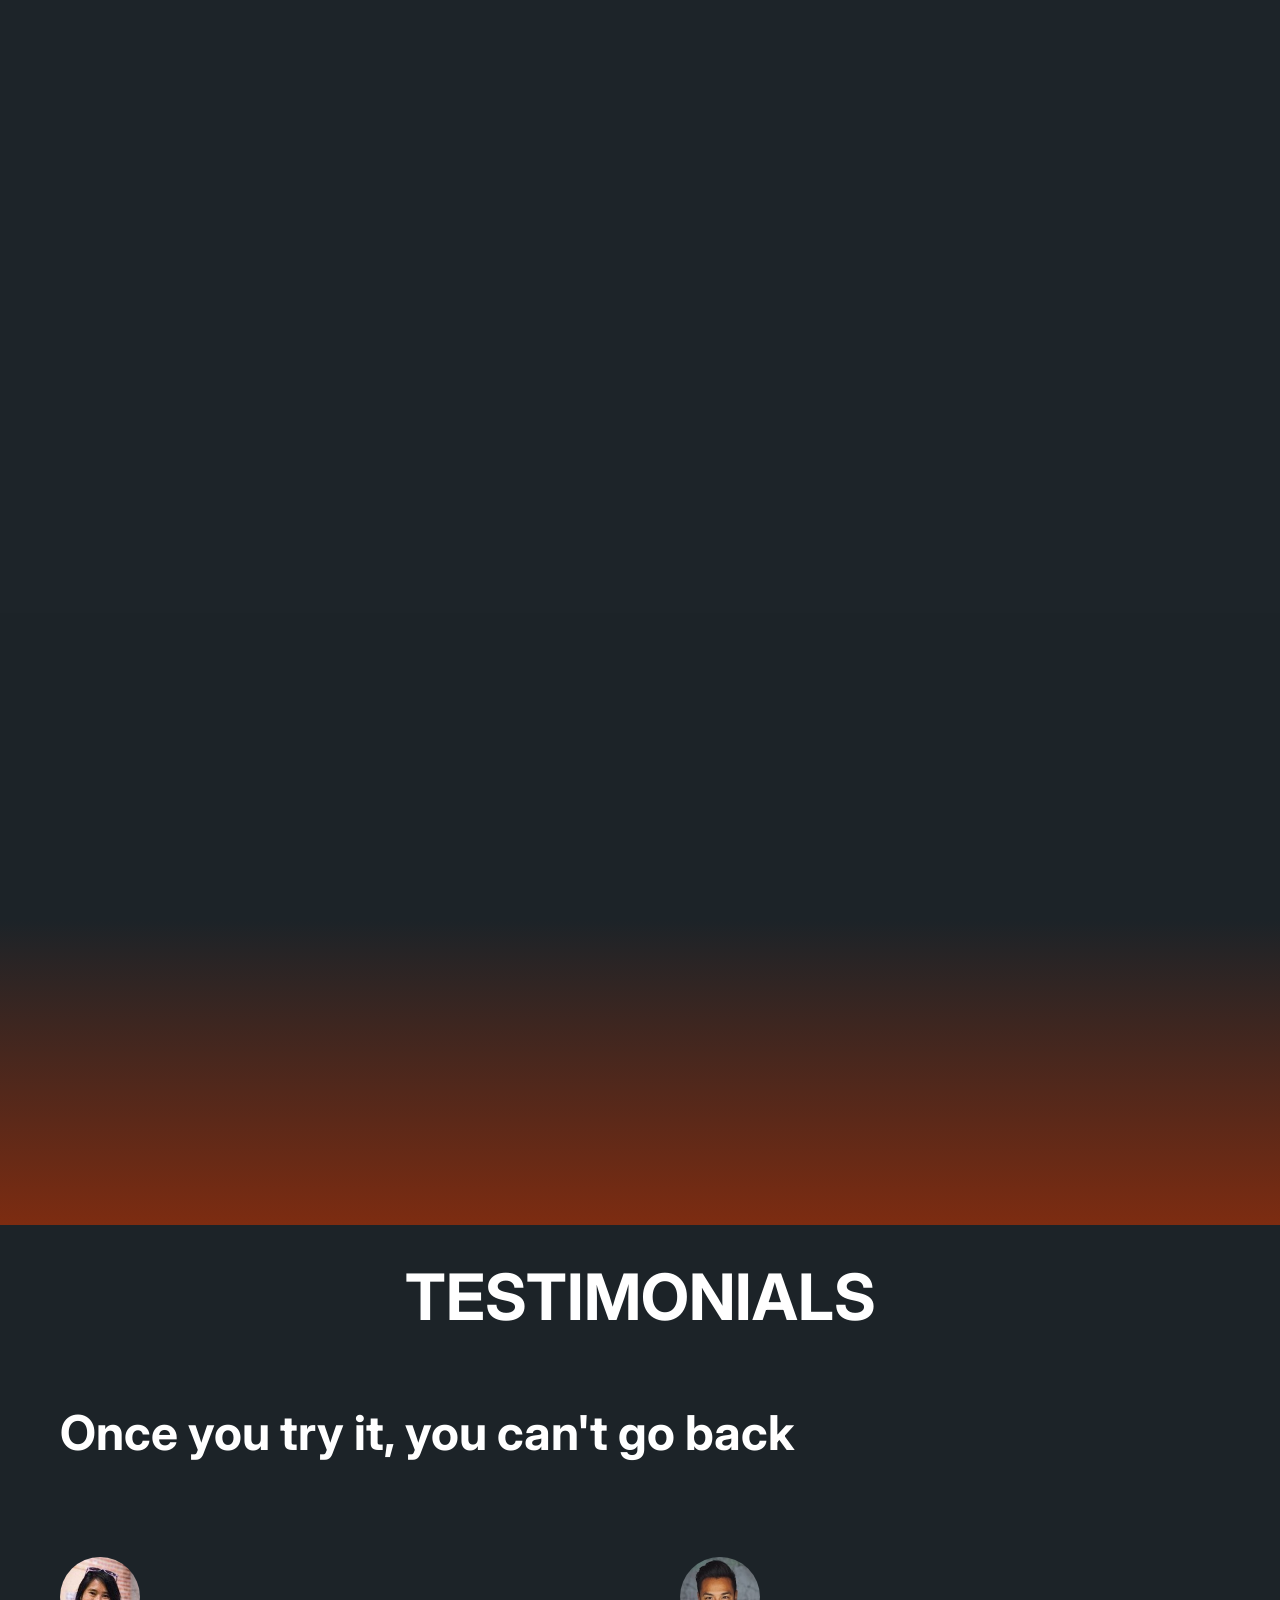
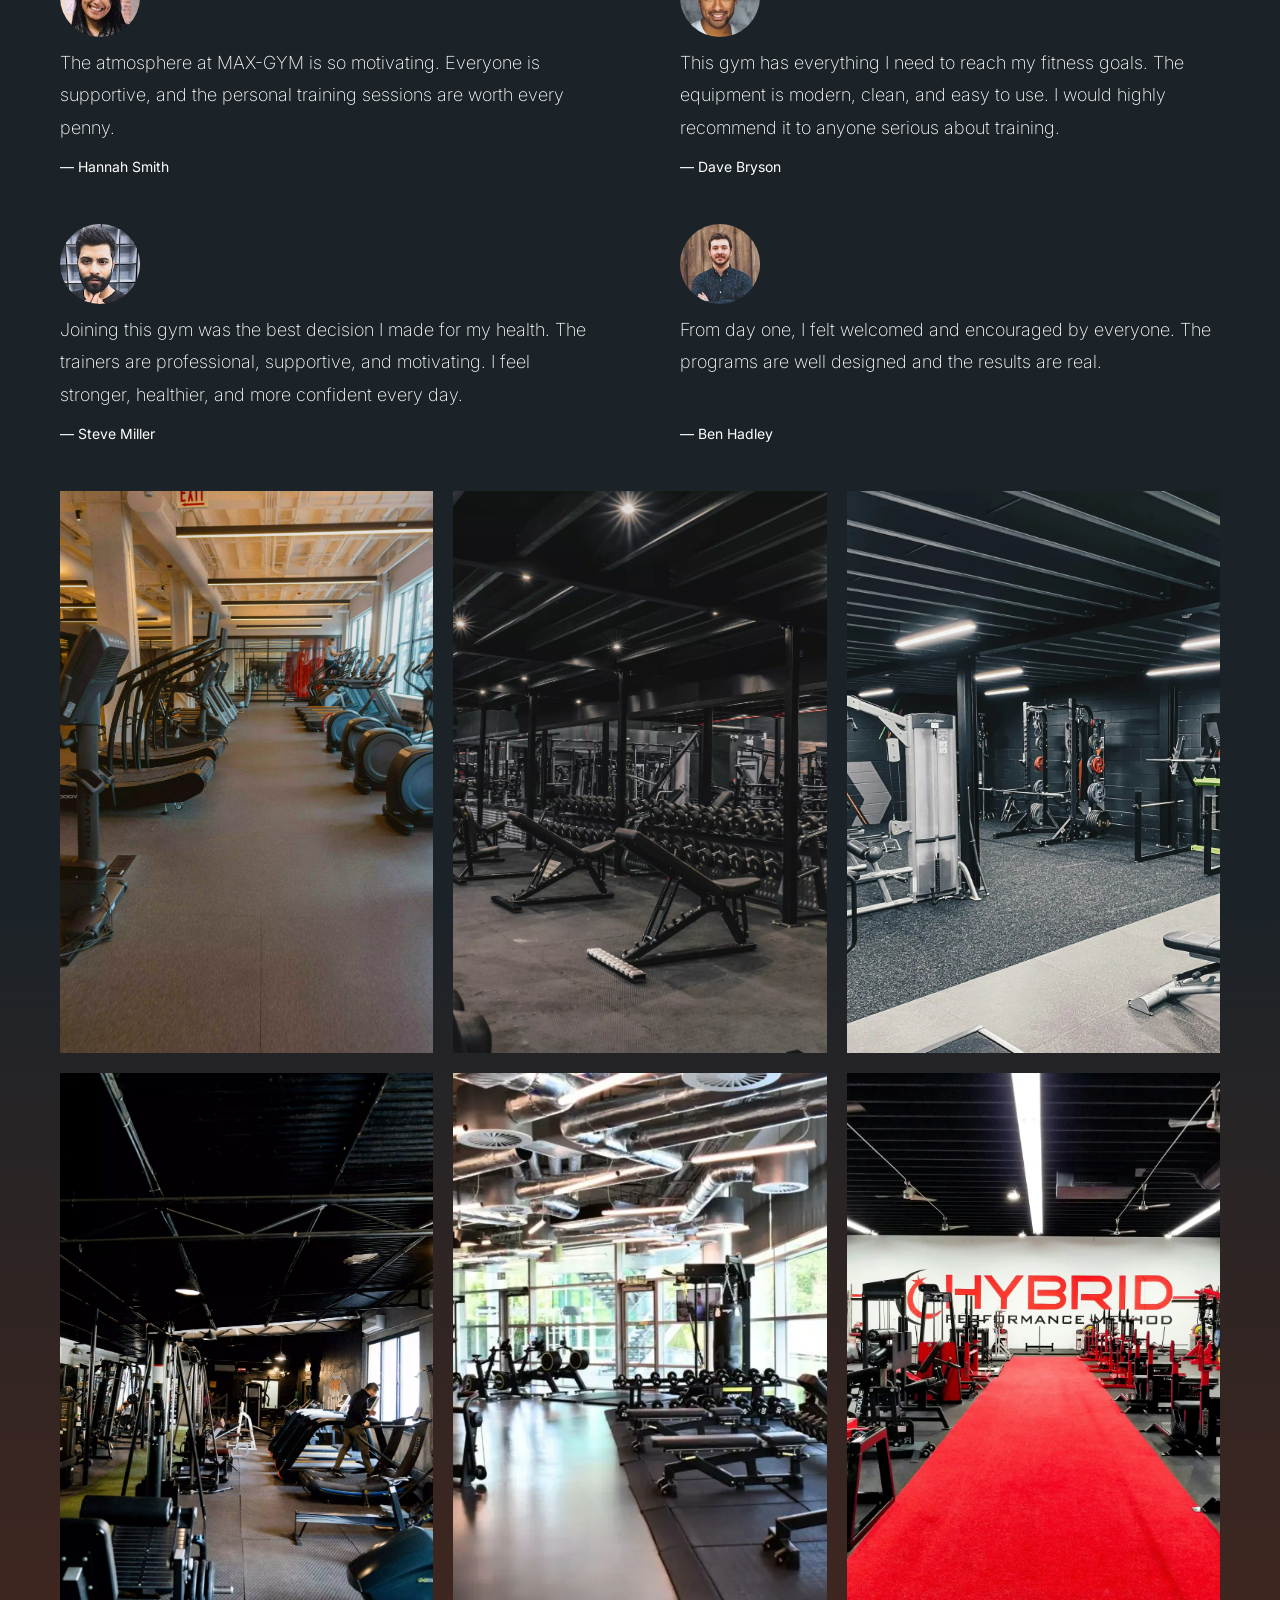
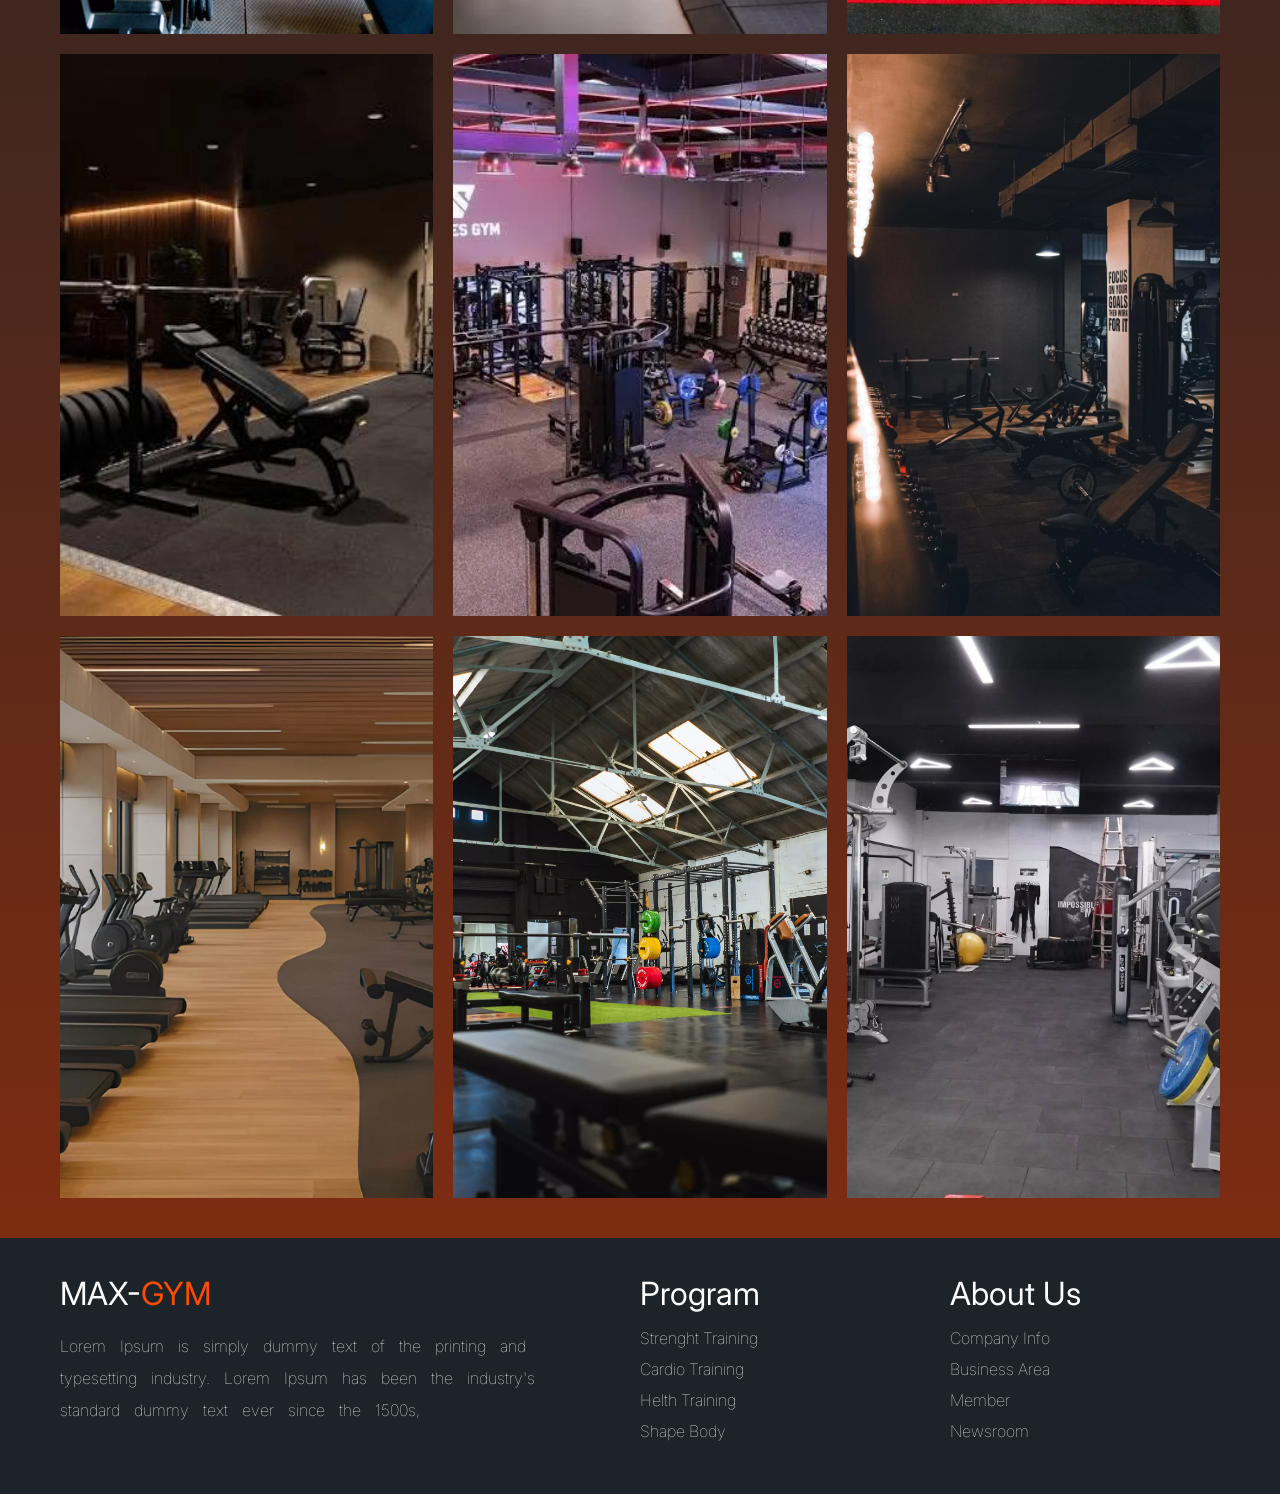
==== commit 45291624: "fix:add grid-auto-rows for gallery" ====
--- a/index.html
+++ b/index.html
@@ -522,148 +522,146 @@
       </section>
       <!-- Testimonials-->
       <section class="section-testimonials">
-        <div data-aos="fade-up">
-          <h2 class="program-title">Testimonials</h2>
-          <div class="testimonials-container container p-lg">
-            <div class="testimonials">
-              <div class="testimonials_heading">
-                <h3>Once you try it, you can't go back</h3>
-              </div>
-              <figure>
-                <img
-                  src="./img//customers/customer-1.jpg"
-                  alt="Photo of customer Hannah Smith"
-                />
-                <blockquote>
-                  The atmosphere at MAX-GYM is so motivating. Everyone is
-                  supportive, and the personal training sessions are worth every
-                  penny.
-                </blockquote>
-                <p class="testimonial-name">— Hannah Smith</p>
-              </figure>
-              <figure>
-                <img
-                  src="./img//customers/customer-2.jpg"
-                  alt="Photo of customer Photo of customer Dave Bryson "
-                />
-                <blockquote>
-                  This gym has everything I need to reach my fitness goals. The
-                  equipment is modern, clean, and easy to use. I would highly
-                  recommend it to anyone serious about training.
-                </blockquote>
-                <p class="testimonial-name">— Dave Bryson</p>
-              </figure>
-              <figure>
-                <img
-                  src="./img//customers/customer-5.jpg"
-                  alt="Photo of customer Photo of customer Dave Bryson "
-                />
-                <blockquote>
-                  Joining this gym was the best decision I made for my health.
-                  The trainers are professional, supportive, and motivating. I
-                  feel stronger, healthier, and more confident every day.
-                </blockquote>
-                <p class="testimonial-name">— Steve Miller</p>
-              </figure>
-              <figure>
-                <img
-                  src="./img//customers/customer-4.jpg"
-                  alt="Photo of customer Photo of customer Ben Hadley"
-                />
-                <blockquote>
-                  From day one, I felt welcomed and encouraged by everyone. The
-                  programs are well designed and the results are real.
-                </blockquote>
-                <p class="testimonial-name">— Ben Hadley</p>
-              </figure>
+        <h2 class="program-title">Testimonials</h2>
+        <div class="testimonials-container container p-lg">
+          <div class="testimonials">
+            <div class="testimonials_heading">
+              <h3>Once you try it, you can't go back</h3>
             </div>
-            <div class="gallery">
-              <figure>
-                <img
-                  src="./img/fitness//webg/allen-boguslavsky-Pm3tdJt5yhY-unsplash.webp"
-                  alt="gym studio"
-                  loading="lazy"
-                />
-              </figure>
-              <figure>
-                <img
-                  src="./img/fitness/webg/ambitious-studio-rick-barrett-1RNQ11ZODJM-unsplash.webp"
-                  alt="gym studio"
-                  loading="lazy"
-                />
-              </figure>
-              <figure>
-                <img
-                  src="./img/fitness/webg/ambitious-studio-rick-barrett-C6A1uZ5k_Ug-unsplash.webp"
-                  alt="gym studio"
-                  loading="lazy"
-                />
-              </figure>
-              <figure>
-                <img
-                  src="./img/fitness/webg/frederick-shaw-R6A3VP5YeXs-unsplash.webp"
-                  alt="gym studio"
-                  loading="lazy"
-                />
-              </figure>
-              <figure>
-                <img
-                  src="./img/fitness/webg/gb-botanica-gym-link-spaces-slough-1024x683.webp"
-                  alt="gym studio"
-                  loading="lazy"
-                />
-              </figure>
-              <figure>
-                <img
-                  src="./img/fitness/webg/george-pagan-iii-R-m1CCo0e_s-unsplash.webp"
-                  alt="gym studio"
-                  loading="lazy"
-                />
-              </figure>
-              <figure>
-                <img
-                  src="./img/fitness/webg/images(2).webp"
-                  alt="gym studio"
-                  loading="lazy"
-                />
-              </figure>
-              <figure>
-                <img
-                  src="./img/fitness/webg/images.webp"
-                  alt="gym studio"
-                  loading="lazy"
-                />
-              </figure>
-              <figure>
-                <img
-                  loading="lazy"
-                  src="./img/fitness/webg/mohamed-fareed-rbSNsoXk-3A-unsplash.webp"
-                  alt="gym studio"
-                  loading="lazy"
-                />
-              </figure>
-              <figure>
-                <img
-                  src="./img/fitness/webg/rahul-singh-R_cN3dJLcK8-unsplash.webp"
-                  alt="gym studio"
-                  loading="lazy"
-                />
-              </figure>
-              <figure>
-                <img
-                  src="./img/fitness/webg/samuel-girven-fqMu99l8sqo-unsplash.webp"
-                  alt="gym studio"
-                  loading="lazy"
-                />
-              </figure>
-              <figure>
-                <img
-                  src="./img/fitness/webg/vikas-rohilla-rQwQbiYIDhw-unsplash.webp"
-                  alt="gym studio"
-                  loading="lazy"
-                />
-              </figure>
-            </div>
+            <figure>
+              <img
+                src="./img//customers/customer-1.jpg"
+                alt="Photo of customer Hannah Smith"
+              />
+              <blockquote>
+                The atmosphere at MAX-GYM is so motivating. Everyone is
+                supportive, and the personal training sessions are worth every
+                penny.
+              </blockquote>
+              <p class="testimonial-name">— Hannah Smith</p>
+            </figure>
+            <figure>
+              <img
+                src="./img//customers/customer-2.jpg"
+                alt="Photo of customer Photo of customer Dave Bryson "
+              />
+              <blockquote>
+                This gym has everything I need to reach my fitness goals. The
+                equipment is modern, clean, and easy to use. I would highly
+                recommend it to anyone serious about training.
+              </blockquote>
+              <p class="testimonial-name">— Dave Bryson</p>
+            </figure>
+            <figure>
+              <img
+                src="./img//customers/customer-5.jpg"
+                alt="Photo of customer Photo of customer Dave Bryson "
+              />
+              <blockquote>
+                Joining this gym was the best decision I made for my health. The
+                trainers are professional, supportive, and motivating. I feel
+                stronger, healthier, and more confident every day.
+              </blockquote>
+              <p class="testimonial-name">— Steve Miller</p>
+            </figure>
+            <figure>
+              <img
+                src="./img//customers/customer-4.jpg"
+                alt="Photo of customer Photo of customer Ben Hadley"
+              />
+              <blockquote>
+                From day one, I felt welcomed and encouraged by everyone. The
+                programs are well designed and the results are real.
+              </blockquote>
+              <p class="testimonial-name">— Ben Hadley</p>
+            </figure>
+          </div>
+          <div class="gallery">
+            <figure>
+              <img
+                src="./img/fitness//webg/allen-boguslavsky-Pm3tdJt5yhY-unsplash.webp"
+                alt="gym studio"
+                loading="lazy"
+              />
+            </figure>
+            <figure>
+              <img
+                src="./img/fitness/webg/ambitious-studio-rick-barrett-1RNQ11ZODJM-unsplash.webp"
+                alt="gym studio"
+                loading="lazy"
+              />
+            </figure>
+            <figure>
+              <img
+                src="./img/fitness/webg/ambitious-studio-rick-barrett-C6A1uZ5k_Ug-unsplash.webp"
+                alt="gym studio"
+                loading="lazy"
+              />
+            </figure>
+            <figure>
+              <img
+                src="./img/fitness/webg/frederick-shaw-R6A3VP5YeXs-unsplash.webp"
+                alt="gym studio"
+                loading="lazy"
+              />
+            </figure>
+            <figure>
+              <img
+                src="./img/fitness/webg/gb-botanica-gym-link-spaces-slough-1024x683.webp"
+                alt="gym studio"
+                loading="lazy"
+              />
+            </figure>
+            <figure>
+              <img
+                src="./img/fitness/webg/george-pagan-iii-R-m1CCo0e_s-unsplash.webp"
+                alt="gym studio"
+                loading="lazy"
+              />
+            </figure>
+            <figure>
+              <img
+                src="./img/fitness/webg/images(2).webp"
+                alt="gym studio"
+                loading="lazy"
+              />
+            </figure>
+            <figure>
+              <img
+                src="./img/fitness/webg/images.webp"
+                alt="gym studio"
+                loading="lazy"
+              />
+            </figure>
+            <figure>
+              <img
+                loading="lazy"
+                src="./img/fitness/webg/mohamed-fareed-rbSNsoXk-3A-unsplash.webp"
+                alt="gym studio"
+                loading="lazy"
+              />
+            </figure>
+            <figure>
+              <img
+                src="./img/fitness/webg/rahul-singh-R_cN3dJLcK8-unsplash.webp"
+                alt="gym studio"
+                loading="lazy"
+              />
+            </figure>
+            <figure>
+              <img
+                src="./img/fitness/webg/samuel-girven-fqMu99l8sqo-unsplash.webp"
+                alt="gym studio"
+                loading="lazy"
+              />
+            </figure>
+            <figure>
+              <img
+                src="./img/fitness/webg/vikas-rohilla-rQwQbiYIDhw-unsplash.webp"
+                alt="gym studio"
+                loading="lazy"
+              />
+            </figure>
           </div>
         </div>
       </section>
--- a/css/styles.css
+++ b/css/styles.css
@@ -484,6 +484,7 @@
     height: 80px;
     border-radius: 50%;
   }
+
   blockquote {
     font-size: var(--fs-md);
     margin-top: 1rem;
@@ -507,6 +508,7 @@
   display: grid;
   grid-template-columns: repeat(3, 1fr);
   gap: 2rem;
+  grid-auto-rows: 1fr;
 }
 .gallery {
   figure {
@@ -517,6 +519,10 @@
     width: 100%;
     height: 100%;
     object-fit: cover;
+    transition: all 0.4s;
+    &:hover {
+      transform: scale(1.1);
+    }
   }
 }
 
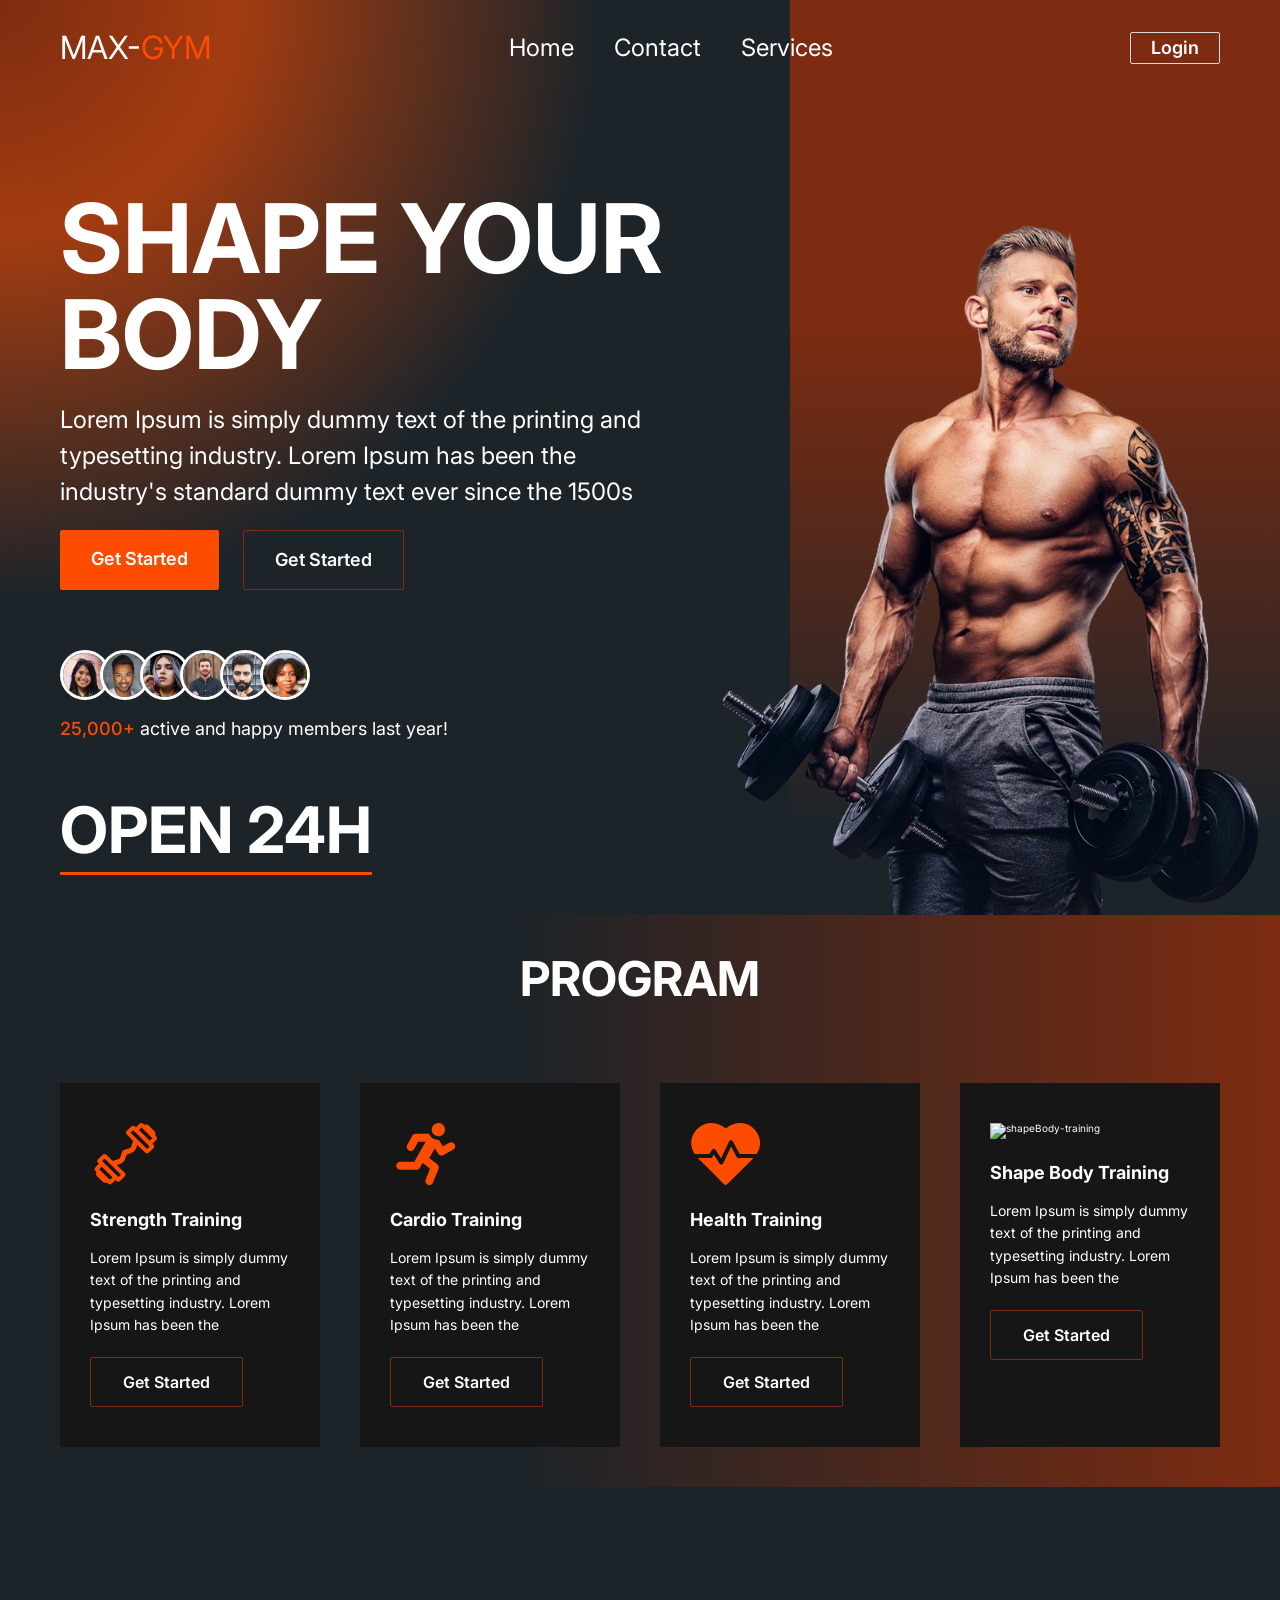
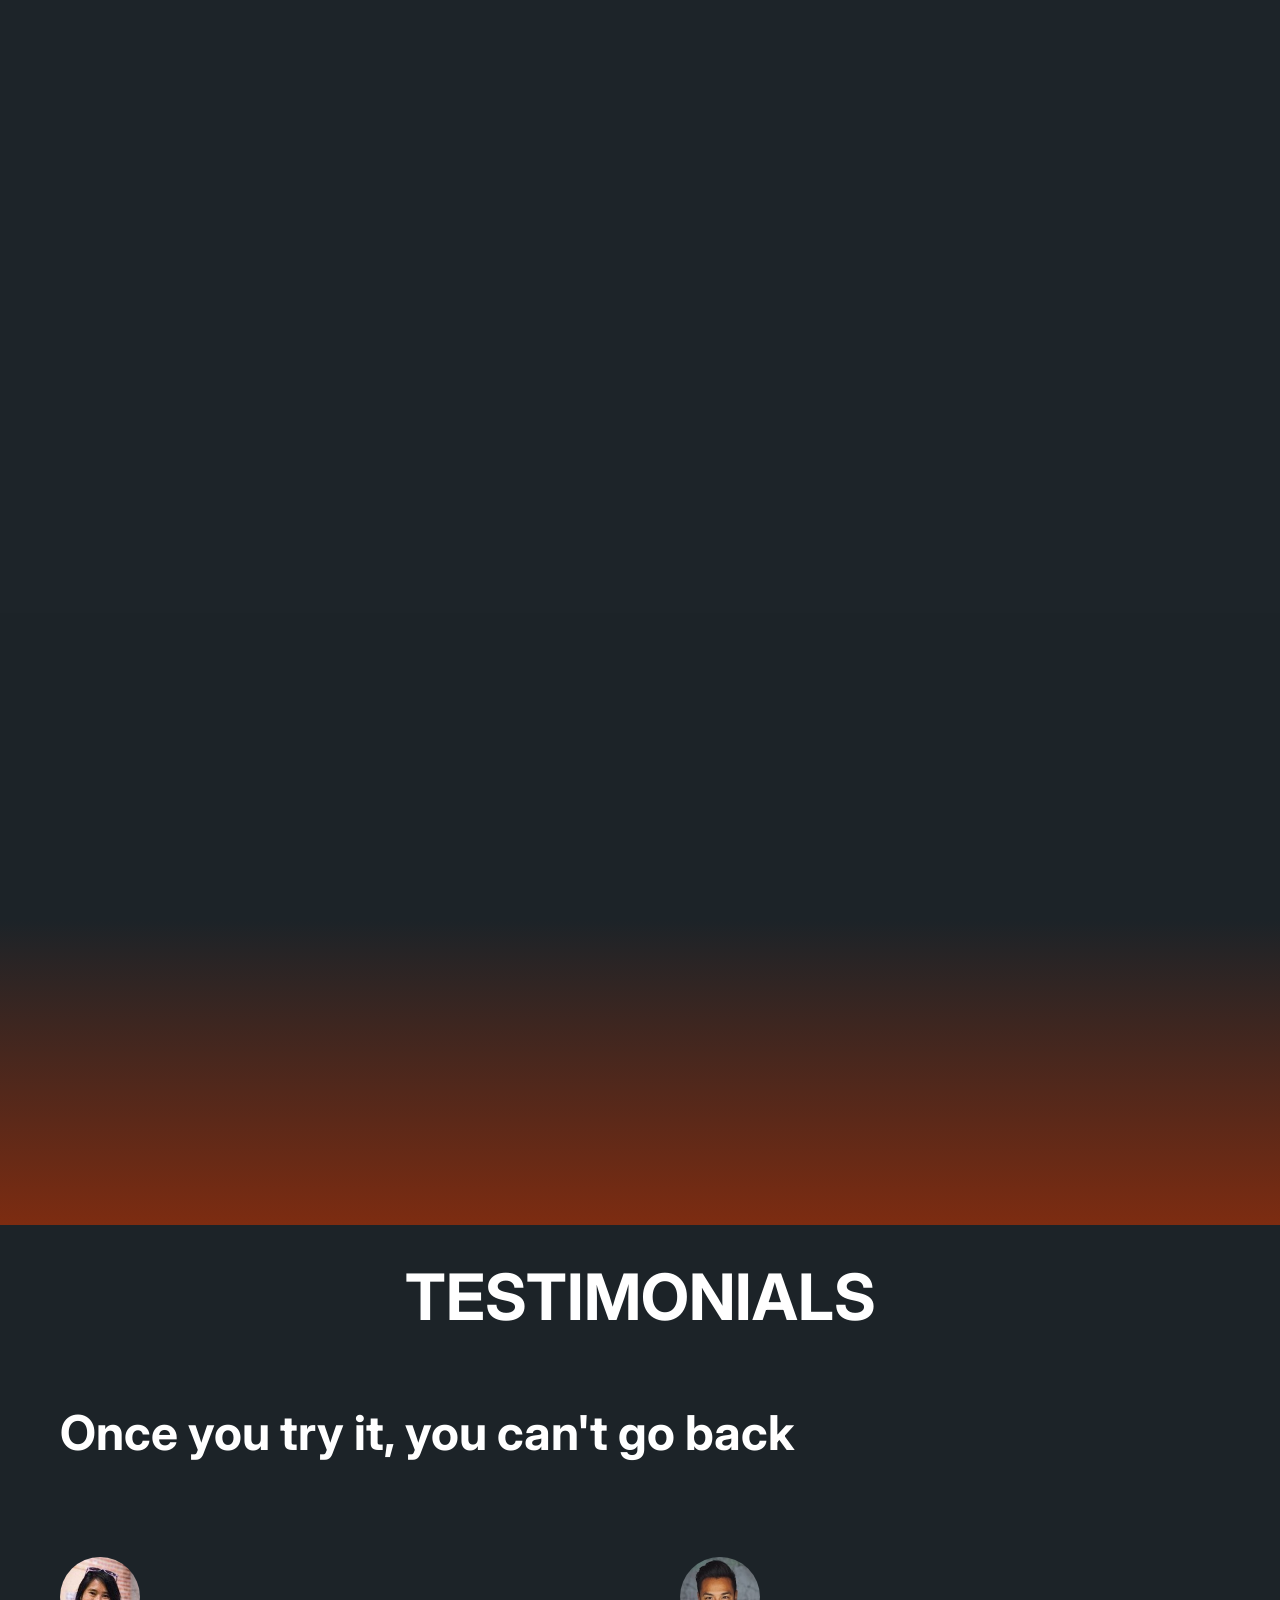
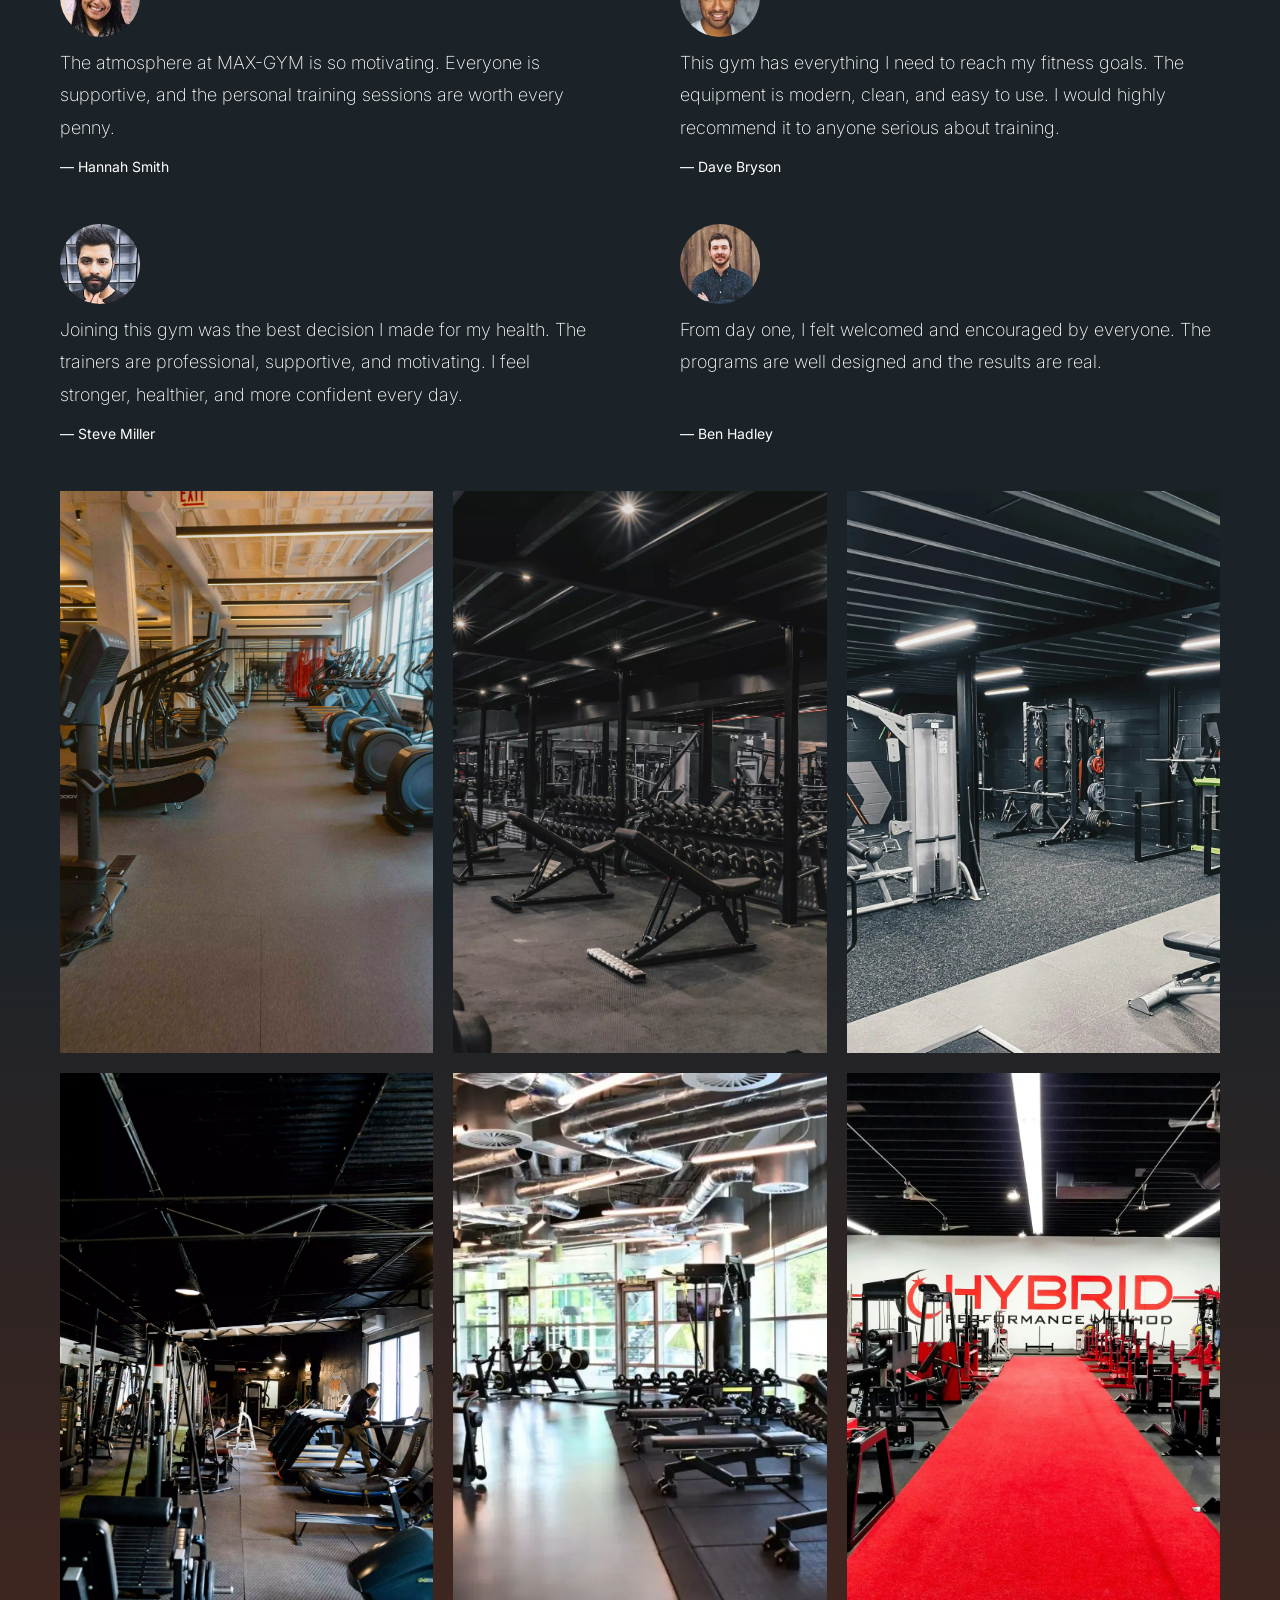
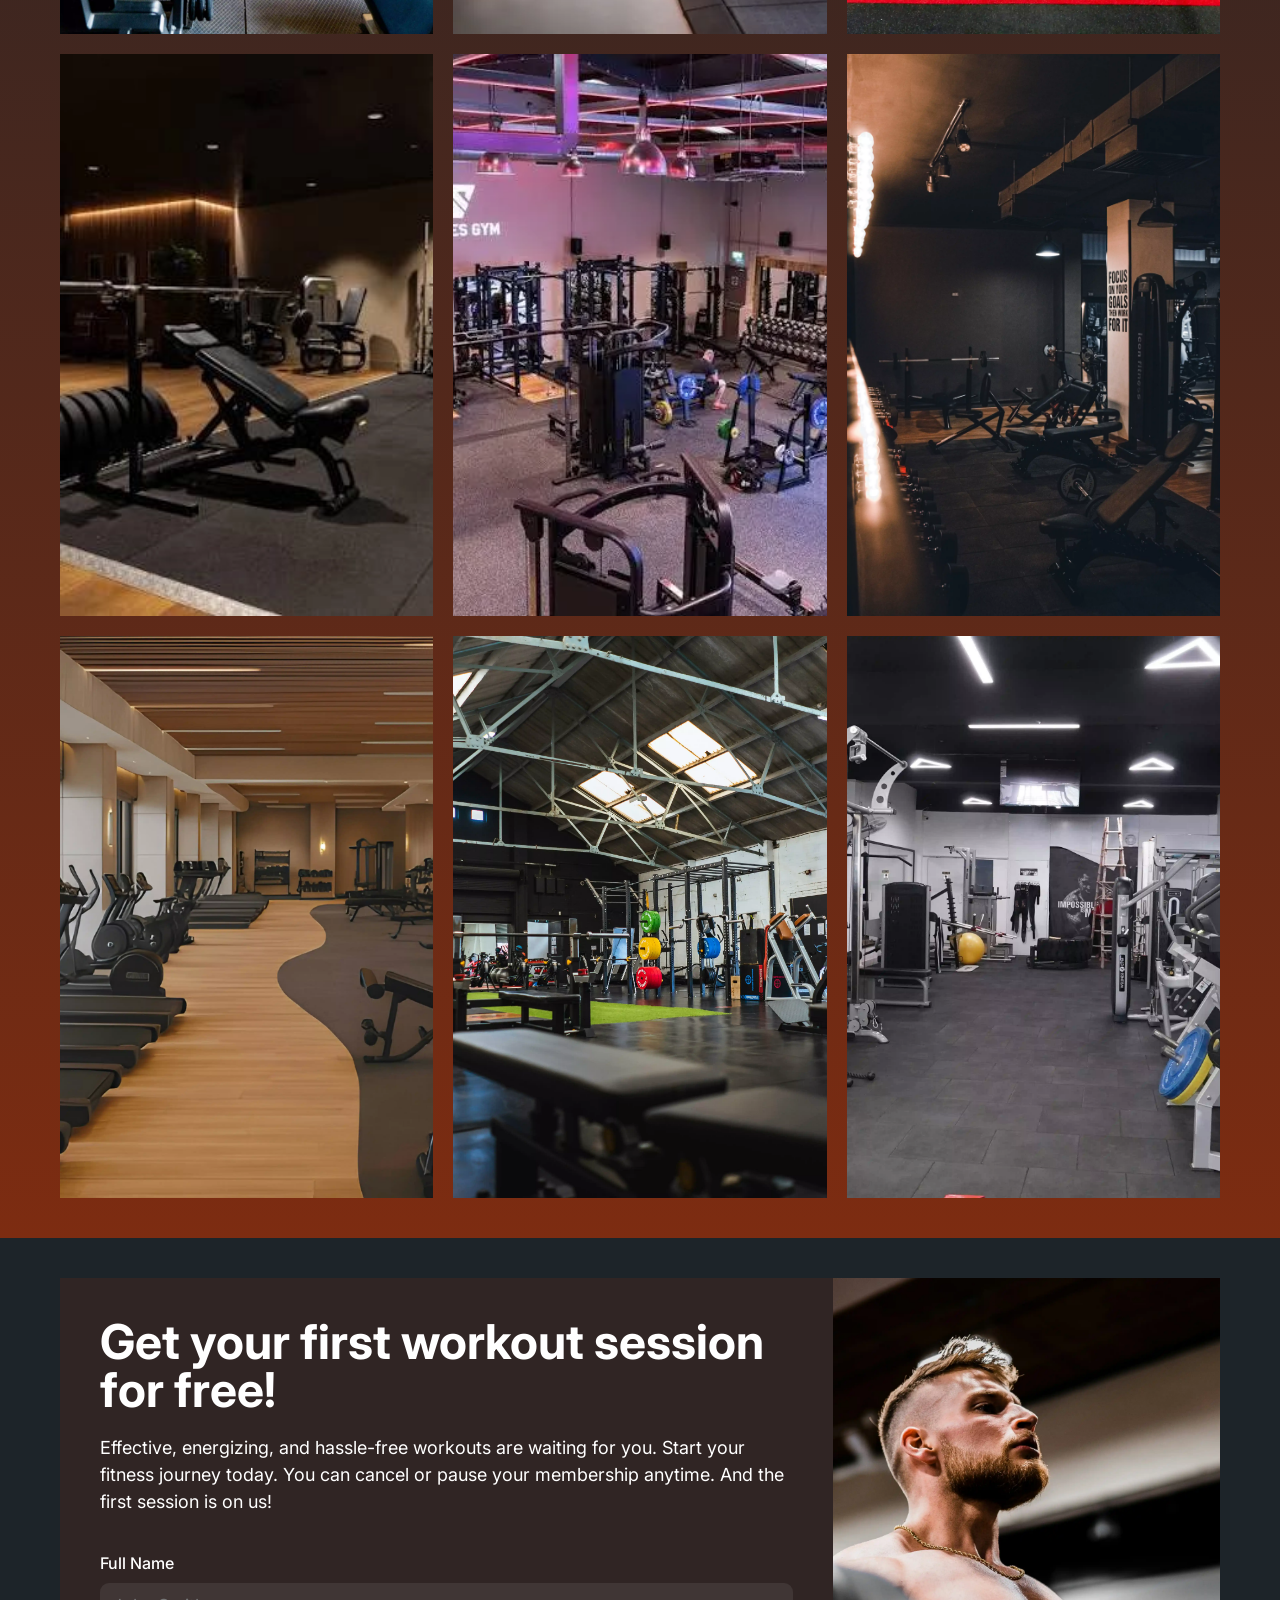
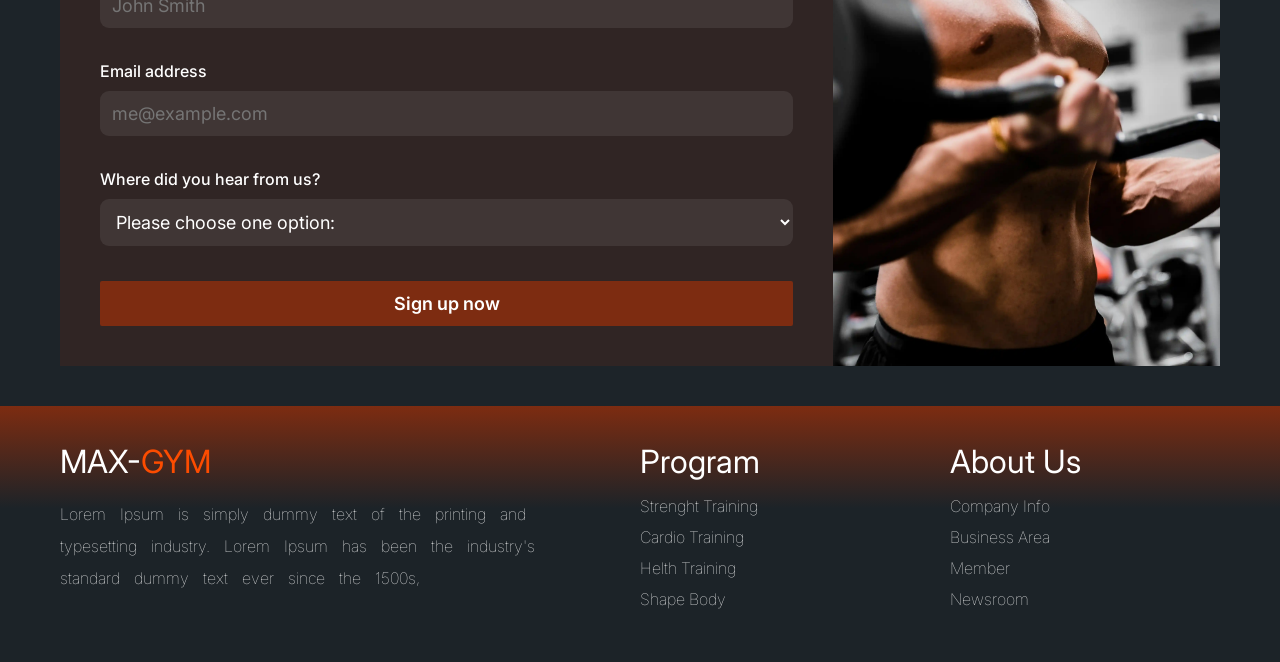
==== commit 06480e78: "add:added signup section" ====
--- a/index.html
+++ b/index.html
@@ -665,6 +665,58 @@
           </div>
         </div>
       </section>
+      <!-- sign up -->
+      <section class="signup-container">
+        <!-- <h3>Get your first meal for free!</h3> -->
+        <div class="signup p-lg container">
+          <div class="sugnup__field">
+            <div>
+              <h3 class="sugnup__field_heading">
+                Get your first workout session for free!
+              </h3>
+              <p class="sugnup__field_description">
+                Effective, energizing, and hassle-free workouts are waiting for
+                you. Start your fitness journey today. You can cancel or pause
+                your membership anytime. And the first session is on us!
+              </p>
+
+              <form class="signup__form">
+                <div class="signup__form-item" class="signup__form-item">
+                  <label for="full-name">Full Name </label>
+                  <input
+                    type="text"
+                    id="full-name"
+                    placeholder="John Smith"
+                    required
+                  />
+                </div>
+                <div class="signup__form-item">
+                  <label for="email">Email address </label>
+                  <input
+                    type="email"
+                    id="email"
+                    placeholder="me@example.com"
+                    required
+                  />
+                </div>
+                <div class="signup__form-item">
+                  <label>Where did you hear from us? </label>
+                  <select id="select-where" required>
+                    <option value="">Please choose one option:</option>
+                    <option value="friends">Friends and family</option>
+                    <option value="youtube">YouTube video</option>
+                    <option value="podcast">Podcast</option>
+                    <option value="ad">Facebook ad</option>
+                    <option value="others">Others</option>
+                  </select>
+                </div>
+                <button class="btn btn--form">Sign up now</button>
+              </form>
+            </div>
+          </div>
+          <div class="sugnup_image"></div>
+        </div>
+      </section>
     </main>
     <!-- footer -->
     <footer class="footer">
--- a/css/general.css
+++ b/css/general.css
@@ -22,6 +22,7 @@
   --secondary-bg-dark: #161616;
   --tertiary-bg-dark: #1e1e1e;
   --color-white: #fff;
+  --color-input: rgba(255, 255, 255, 0.08);
   --fs-xs: 1.2rem;
   --fs-sm: 1.4rem;
   --fs-base: 1.6rem;
@@ -31,6 +32,13 @@
   --fs-2xl: 4.8rem;
   --fs-3xl: 6.4rem;
   --fs-4xl: 9.6rem;
+}
+input:-webkit-autofill,
+input:-webkit-autofill:hover {
+  -webkit-box-shadow: 0 0 0px 1000px var(--color-input) inset !important;
+  -webkit-text-fill-color: #fff !important;
+  transition: background-color 5000s ease-in-out 0s !important;
+  color-scheme: dark !important;
 }
 
 /**********/
--- a/css/styles.css
+++ b/css/styles.css
@@ -527,10 +527,96 @@
 }
 
 /* =====================
+   SIGN UP
+   ===================== */
+
+.signup-container {
+  background-color: var(--primary-bg-dark);
+}
+.signup {
+  display: grid;
+  grid-template-columns: 2fr 1fr;
+}
+
+.sugnup__field_heading {
+  margin-bottom: 2rem;
+}
+.sugnup__field_description {
+  font-size: var(--fs-md);
+  line-height: 1.5;
+  margin-bottom: 4rem;
+}
+.sugnup__field {
+  background-color: var(--primary-bg-dark);
+  background: color-mix(in srgb, var(--color-primary) 20%, transparent);
+
+  padding: 4rem;
+}
+
+.signup__form {
+  display: grid;
+  grid-template-columns: repeat(2, 1fr);
+  gap: 2rem;
+}
+.sugnup_image {
+  background-image: url(/img/fitness/webg/anastase-maragos-7kEpUPB8vNk-unsplash.webp);
+  background-size: cover;
+  background-position: center;
+}
+.signup__form input {
+  width: 100%;
+  font-size: 1.8rem;
+  font-family: inherit;
+  color: inherit;
+  background-color: var(--color-input);
+  border: 1px solid rgba(255, 255, 255, 0.2);
+  padding: 1.2rem;
+  border-width: medium;
+  border-style: none;
+  border-image: none;
+  border-radius: 9px;
+  color: #ffffff;
+}
+.signup__form *:focus {
+  outline: none;
+  box-shadow: 0 0 0 0.5rem
+    color-mix(in srgb, var(--color-primary) 80%, transparent);
+}
+
+.signup__form label {
+  display: block;
+  font-size: 1.6rem;
+  font-weight: 500;
+  margin-bottom: 1.2rem;
+}
+
+#select-where {
+  width: 100%;
+  padding: 1.2rem;
+  font-size: 1.8rem;
+  font-family: inherit;
+  color: inherit;
+  border: none !important;
+  background-color: var(--color-input);
+  border: 1px solid rgba(255, 255, 255, 0.2);
+  border-radius: 9px;
+}
+
+#select-where option {
+  background-color: var(--primary-bg-dark);
+}
+
+.btn--form {
+  background-color: var(--color-primary);
+  align-self: end;
+  padding: 1.2rem;
+  width: 100%;
+}
+/* =====================
    FOOTER
    ===================== */
 .footer {
-  background-color: var(--primary-bg-dark);
+  background: linear-gradient(to top, #1c2328 60%, var(--color-primary) 100%);
 }
 
 .grid-footer {
--- a/css/queries.css
+++ b/css/queries.css
@@ -227,6 +227,28 @@
     grid-template-columns: repeat(2, 1fr);
   }
 }
+/* =====================
+   SIGN UP
+   ===================== */
+@media screen and (max-width: 1280px) {
+  .signup__form {
+    grid-template-columns: 1fr;
+  }
+  .signup__form-item {
+    margin-bottom: 1.5rem;
+  }
+}
+
+@media screen and (max-width: 946px) {
+  .signup {
+    grid-template-columns: 1fr;
+  }
+  .sugnup_image {
+    width: 100%;
+    height: 45rem;
+    grid-row: 1;
+  }
+}
 
 /* =====================
    FOOTER
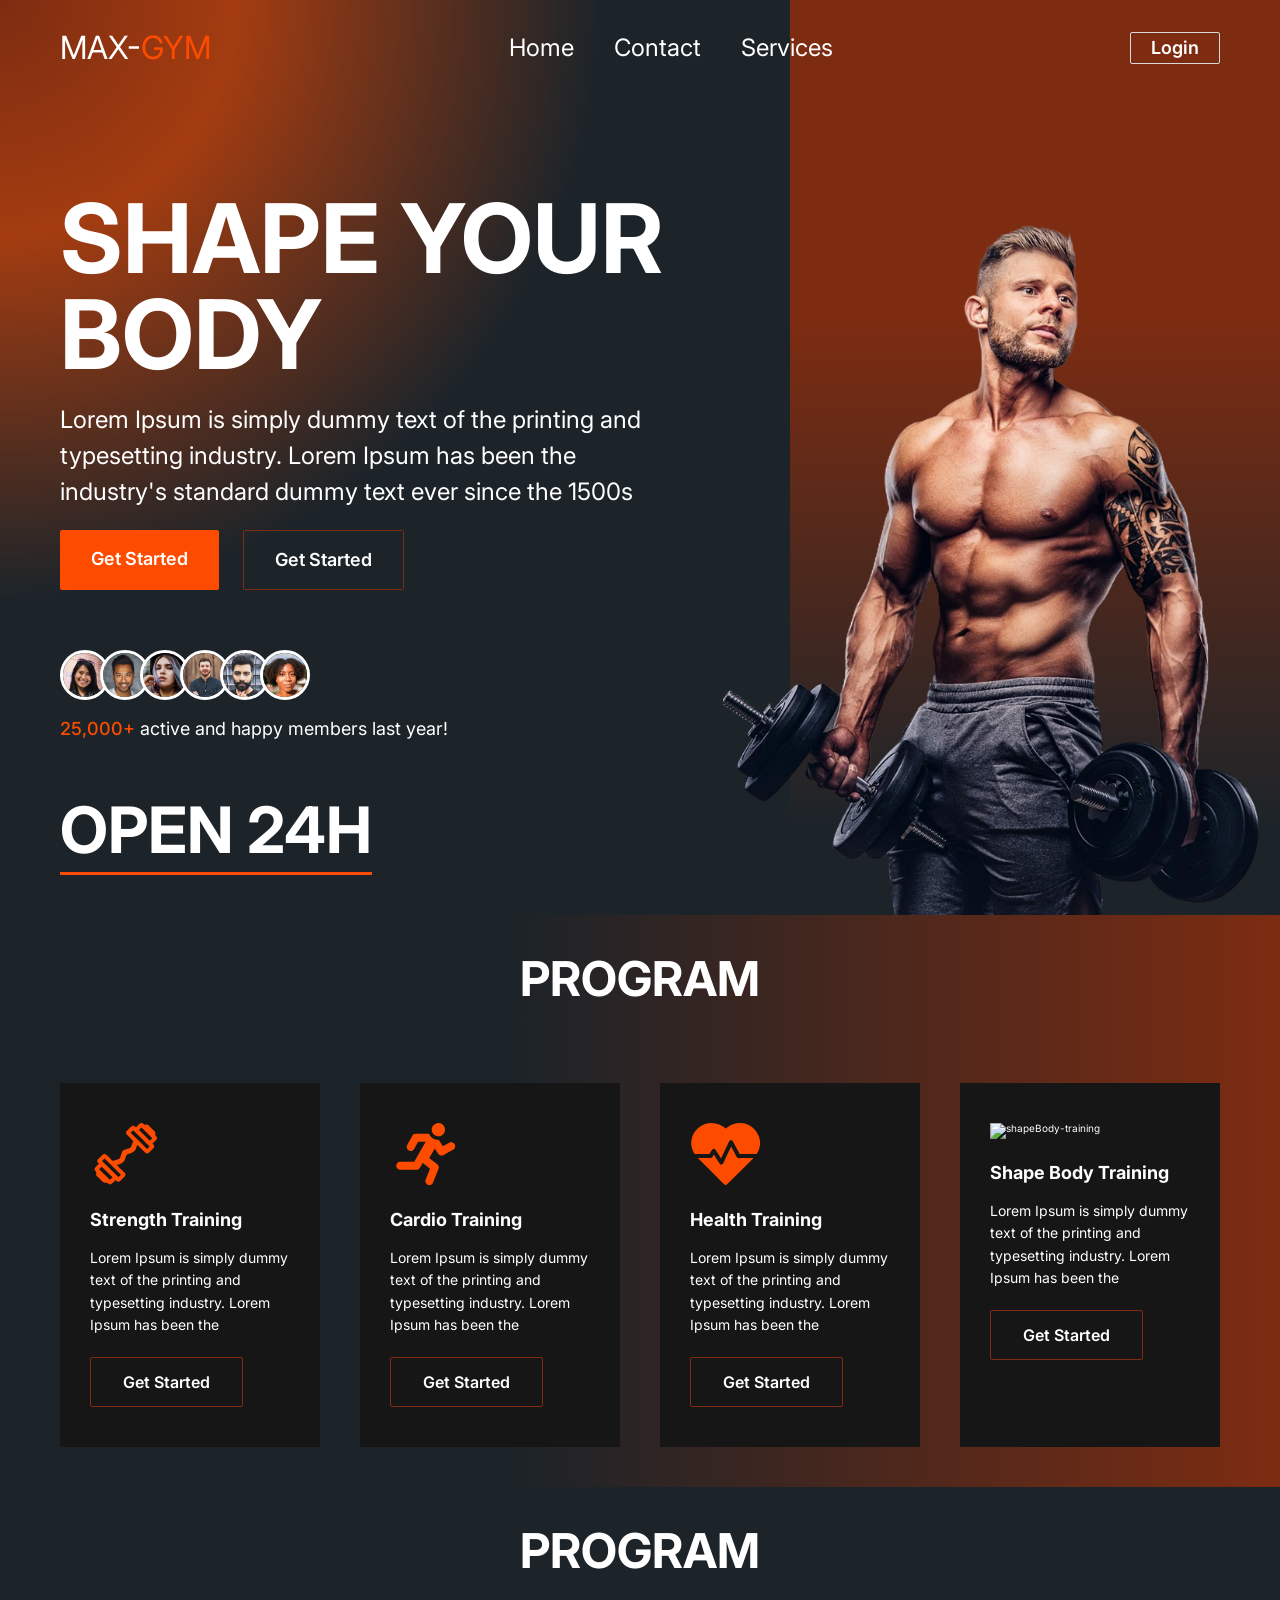
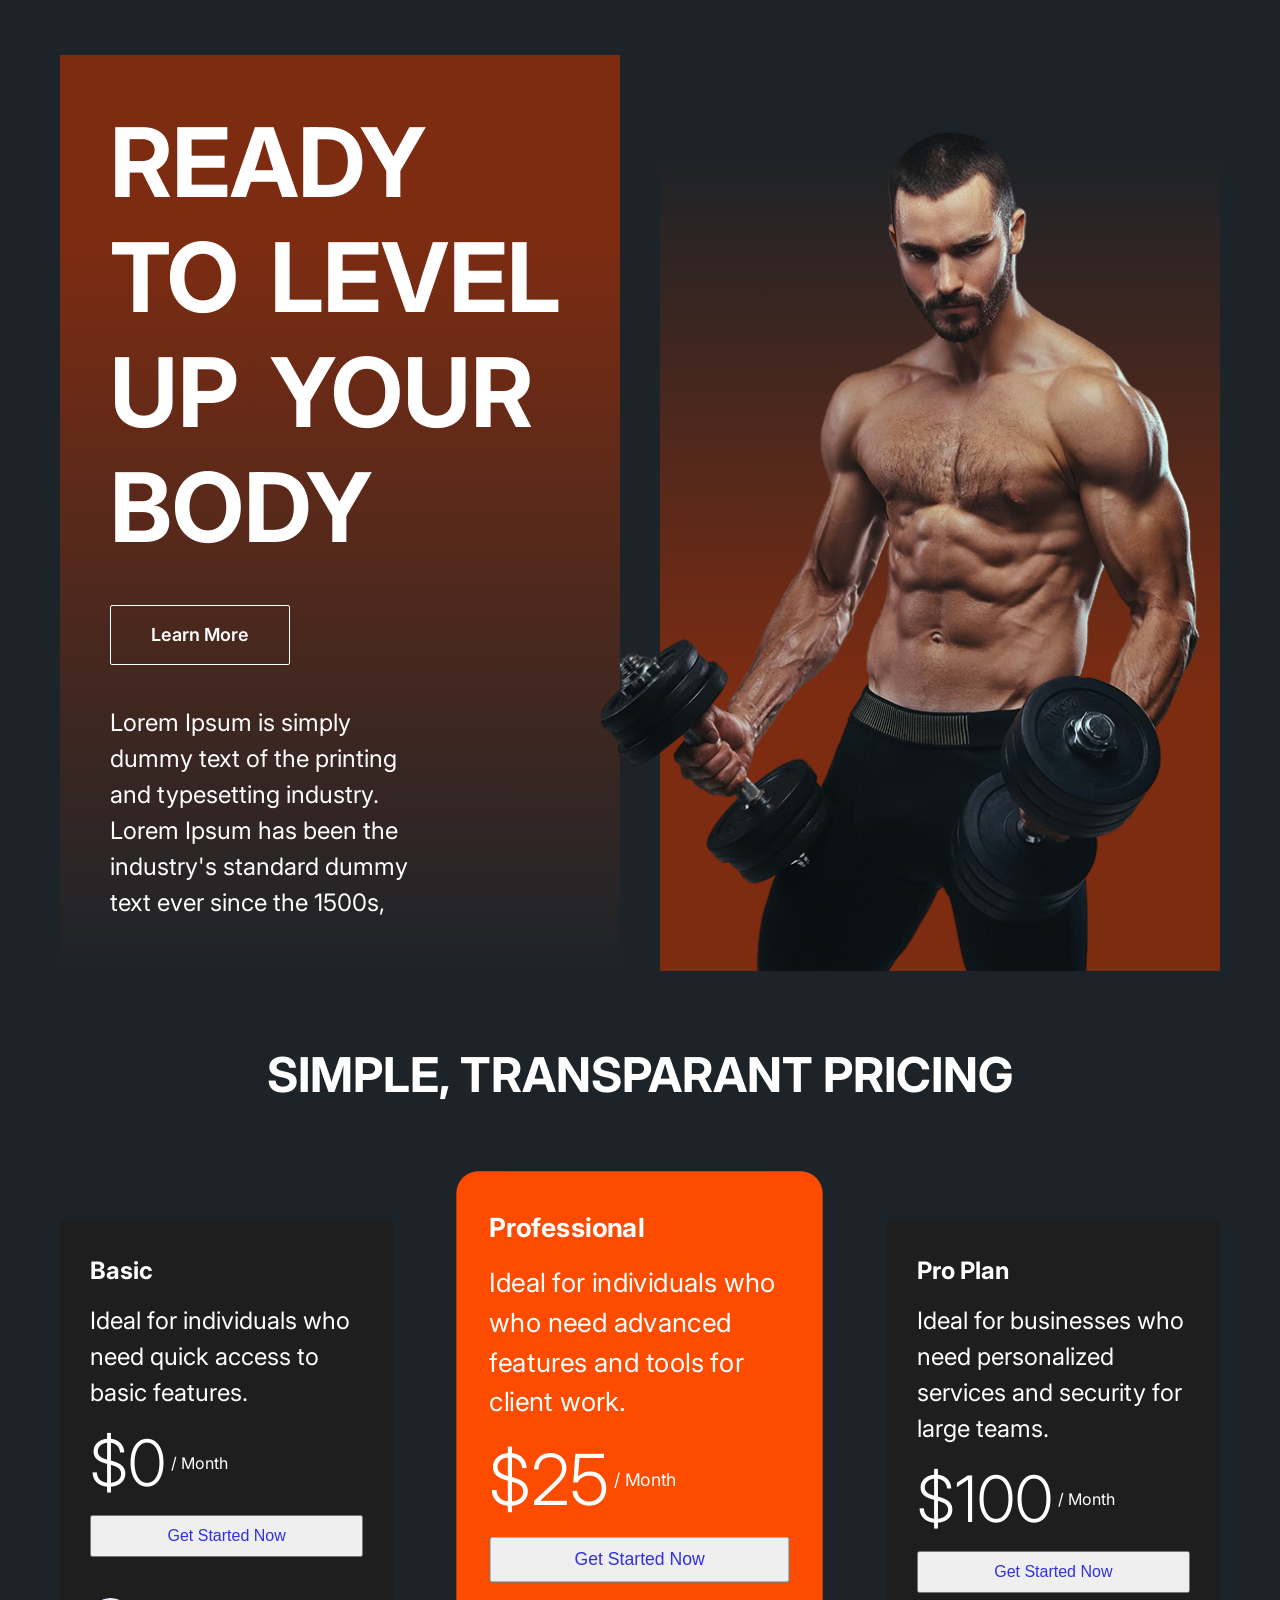
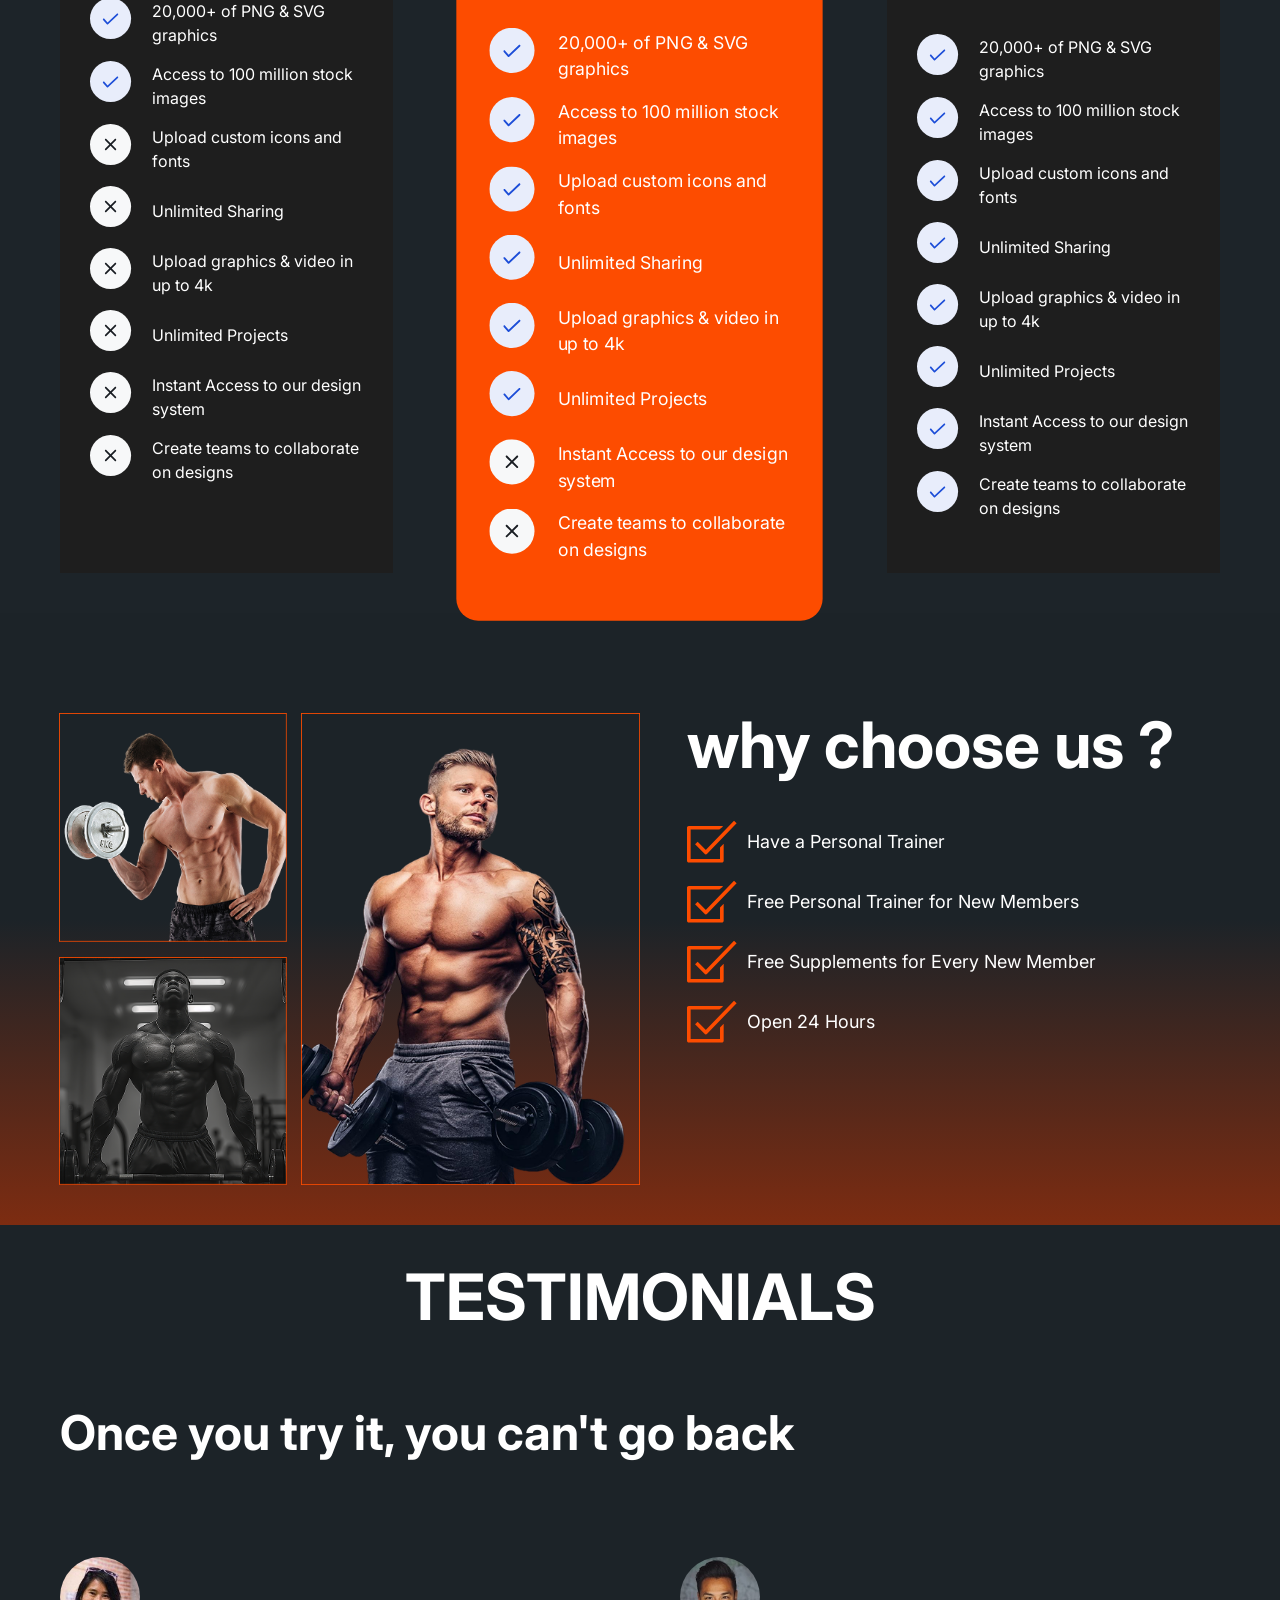
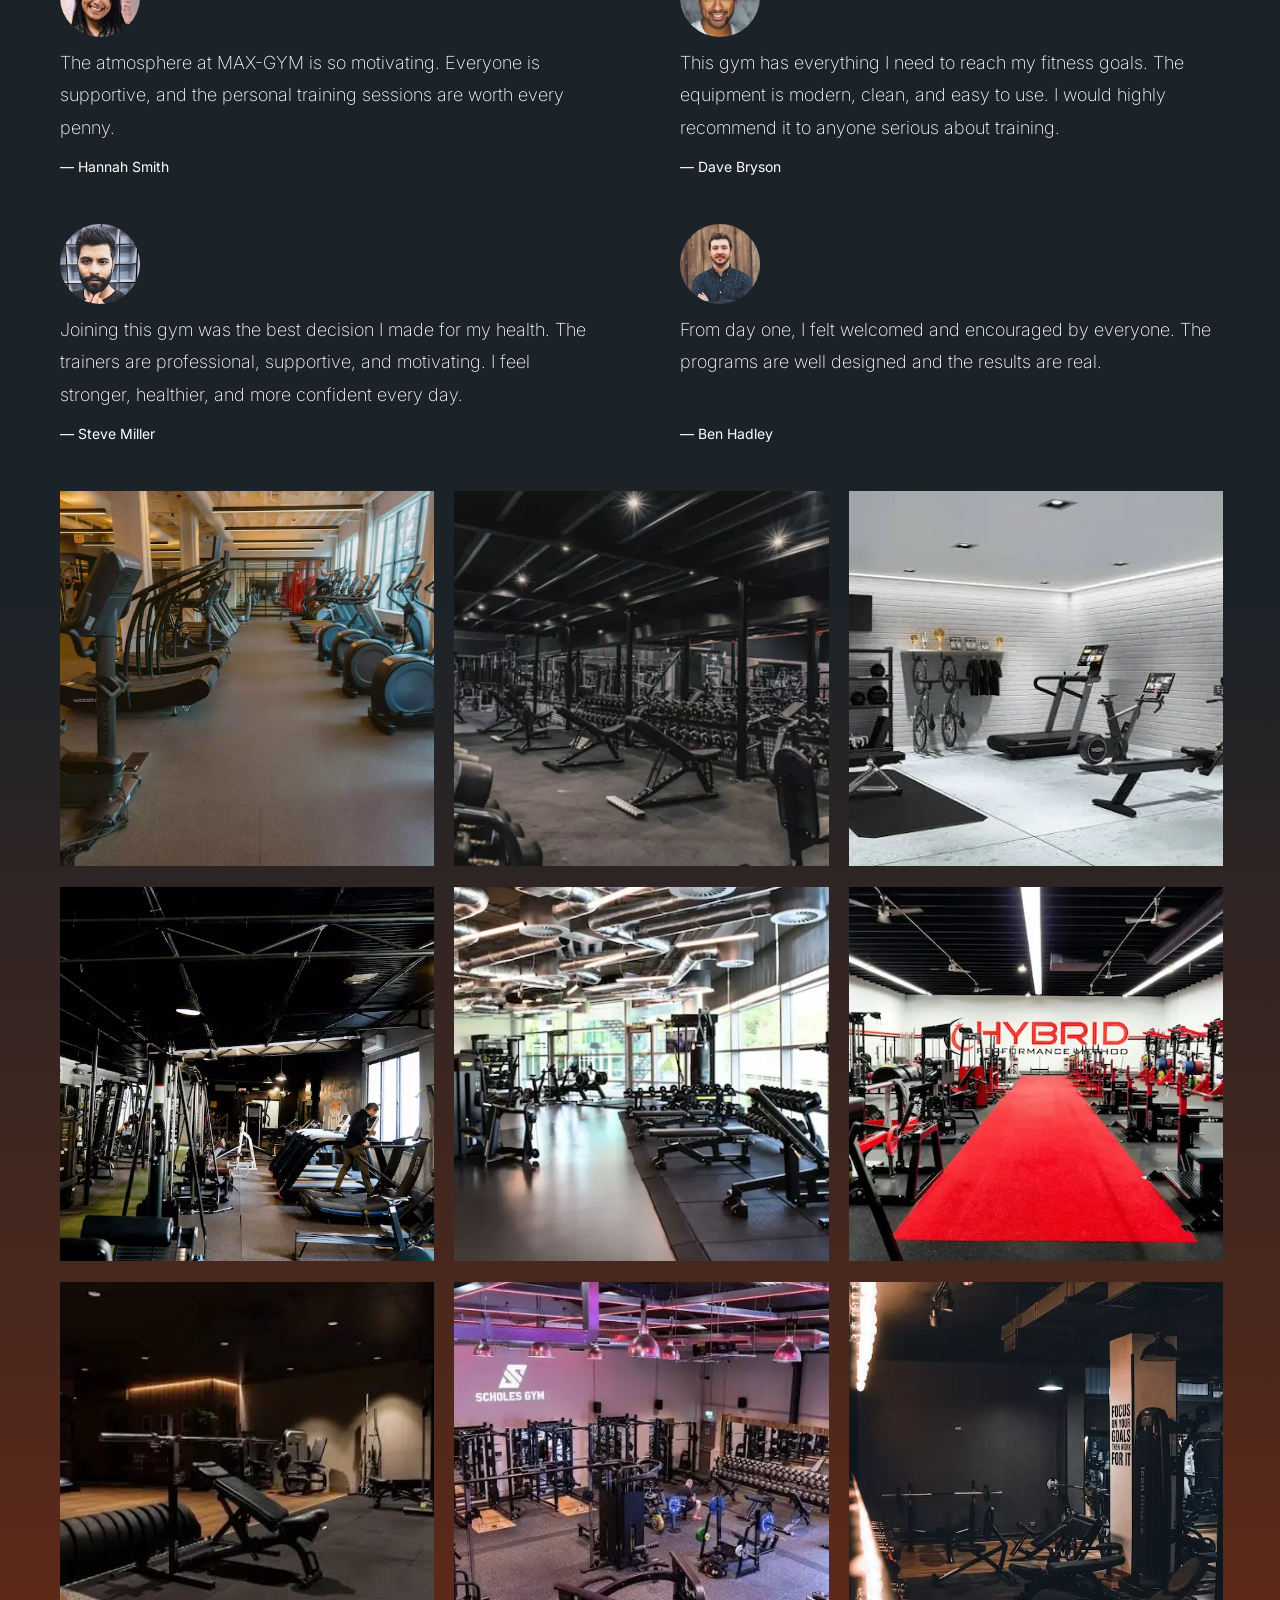
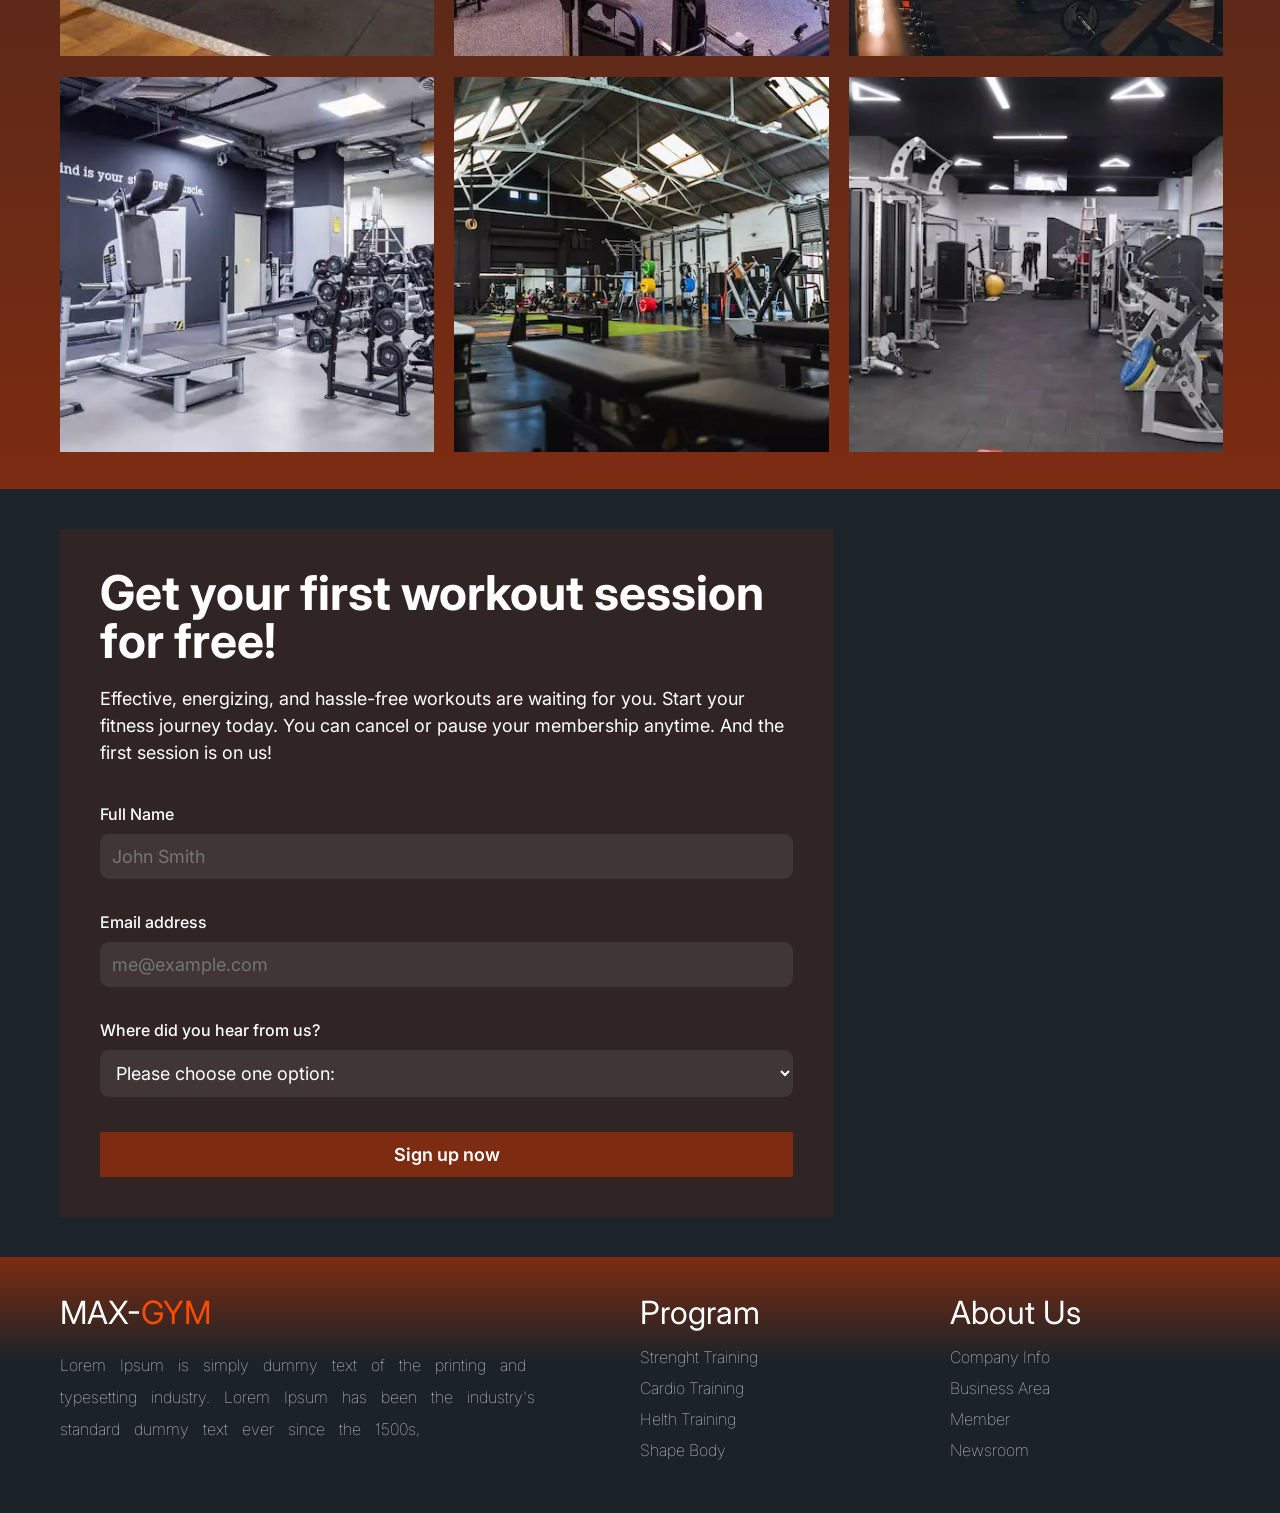
==== commit 8a628c6f: "fix:fixed layout shift in gallery section and signup section" ====
--- a/index.html
+++ b/index.html
@@ -593,7 +593,7 @@
             </figure>
             <figure>
               <img
-                src="./img/fitness/webg/ambitious-studio-rick-barrett-C6A1uZ5k_Ug-unsplash.webp"
+                src="./img/fitness/webg/gym.webp"
                 alt="gym studio"
                 loading="lazy"
               />
@@ -643,7 +643,7 @@
             </figure>
             <figure>
               <img
-                src="./img/fitness/webg/rahul-singh-R_cN3dJLcK8-unsplash.webp"
+                src="./img/fitness/webg/gym2.webp"
                 alt="gym studio"
                 loading="lazy"
               />
--- a/css/styles.css
+++ b/css/styles.css
@@ -514,6 +514,7 @@
   figure {
     width: 100%;
     height: 100%;
+    aspect-ratio: 1/1;
   }
   img {
     width: 100%;
@@ -559,7 +560,7 @@
   gap: 2rem;
 }
 .sugnup_image {
-  background-image: url(/img/fitness/webg/anastase-maragos-7kEpUPB8vNk-unsplash.webp);
+  background-image: url(/img/fitness/webg/gym.webpz);
   background-size: cover;
   background-position: center;
 }
